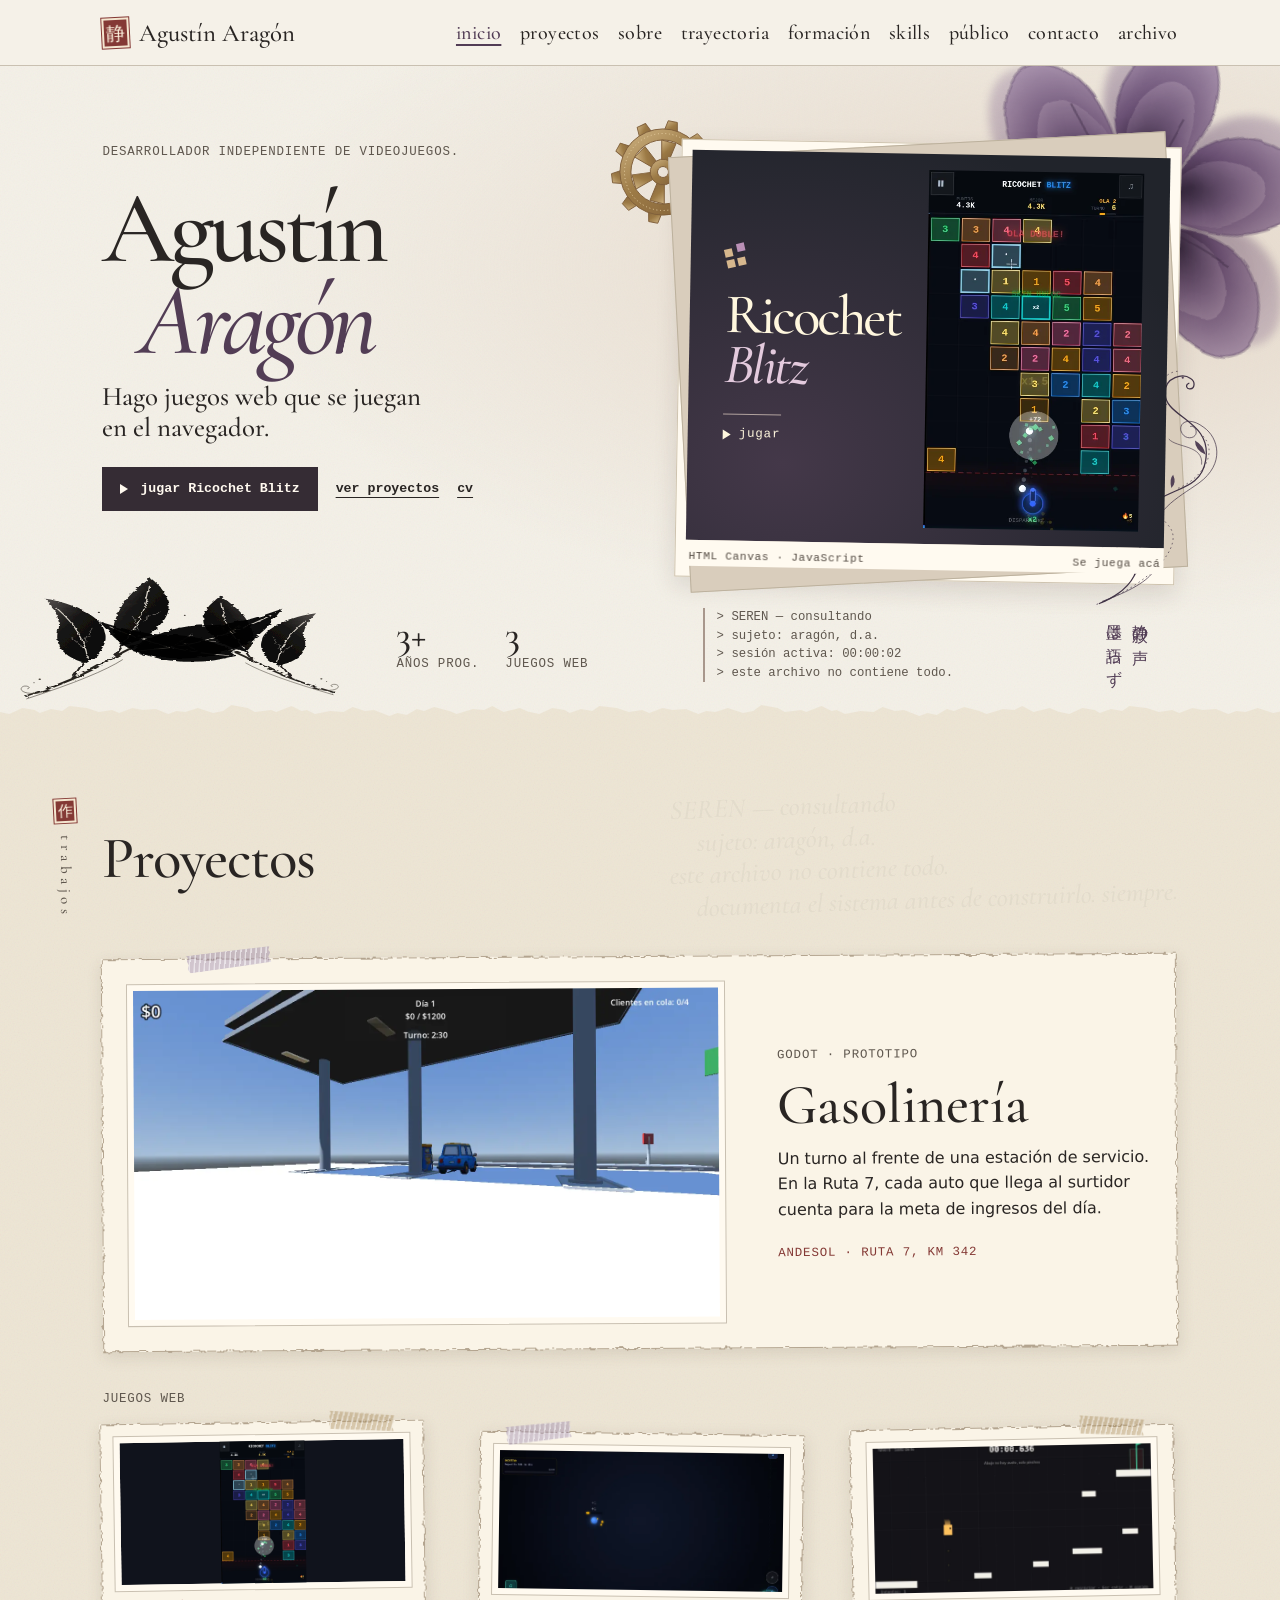
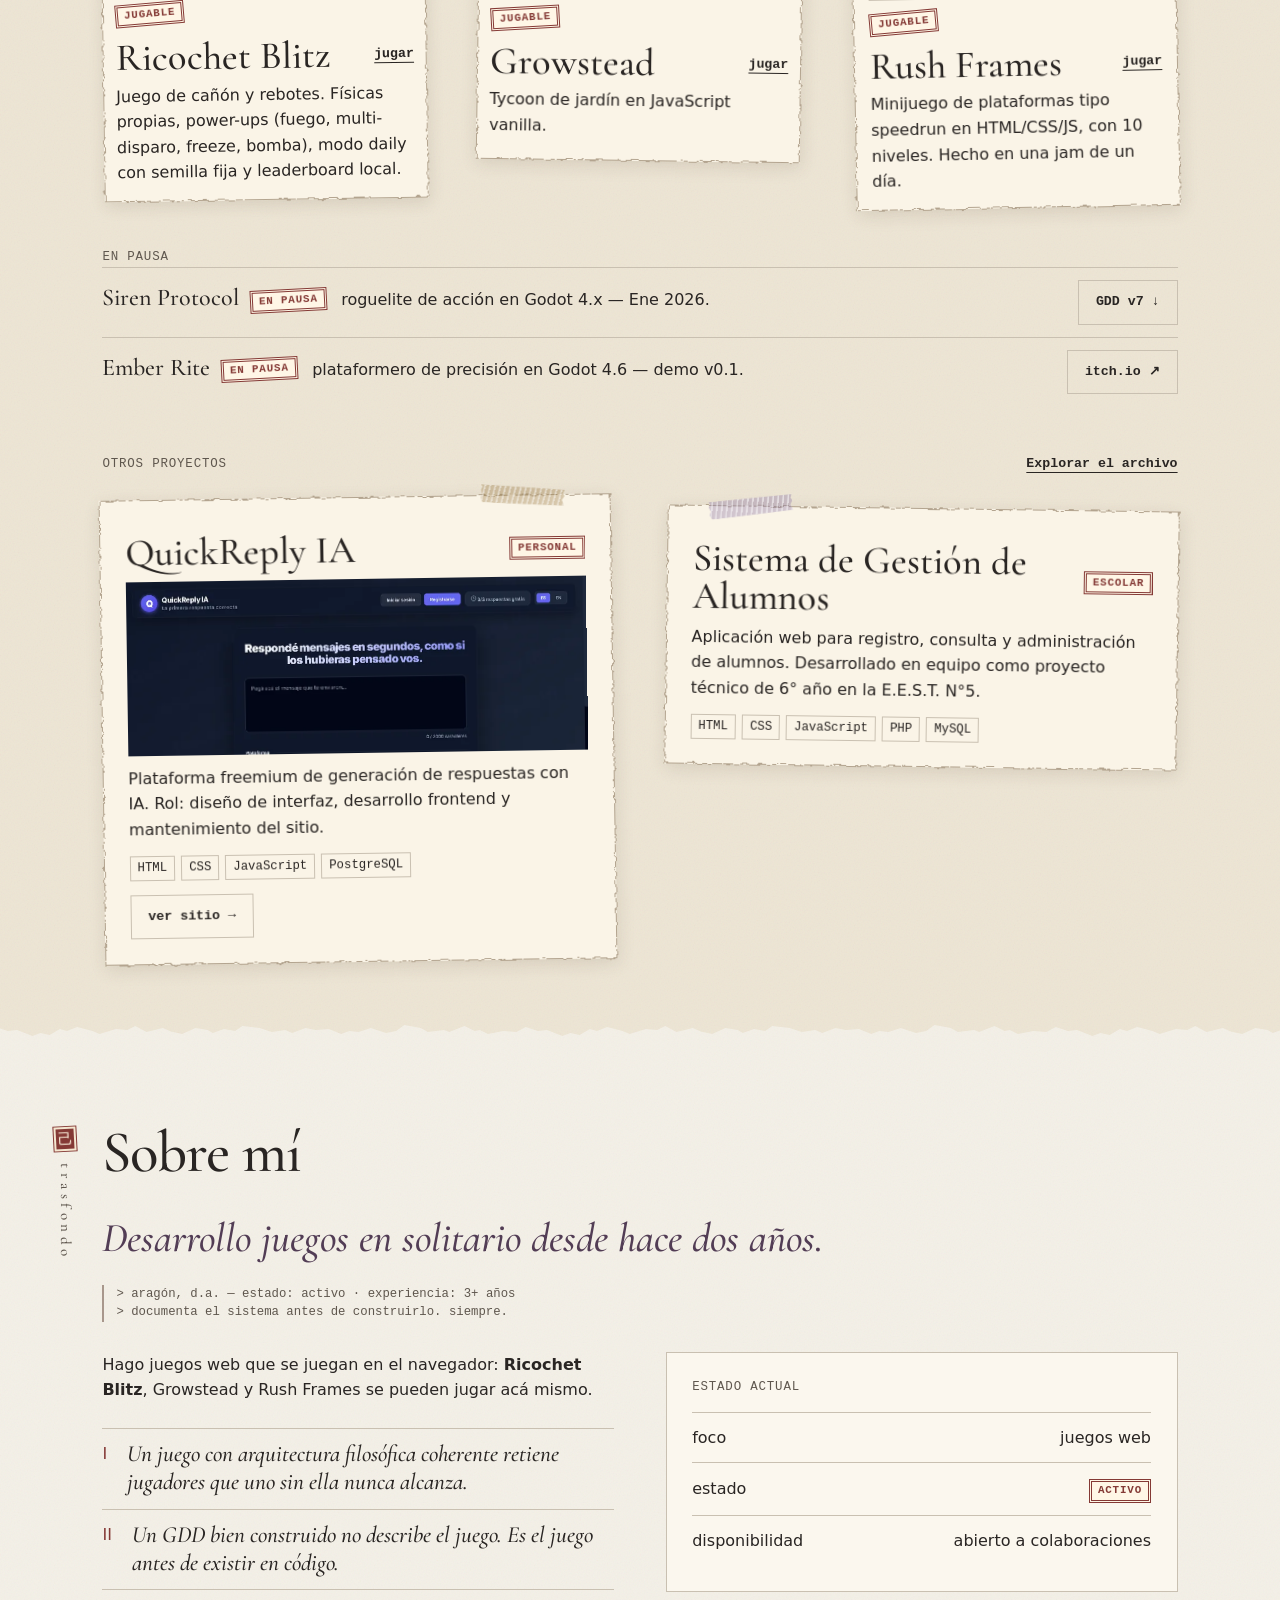
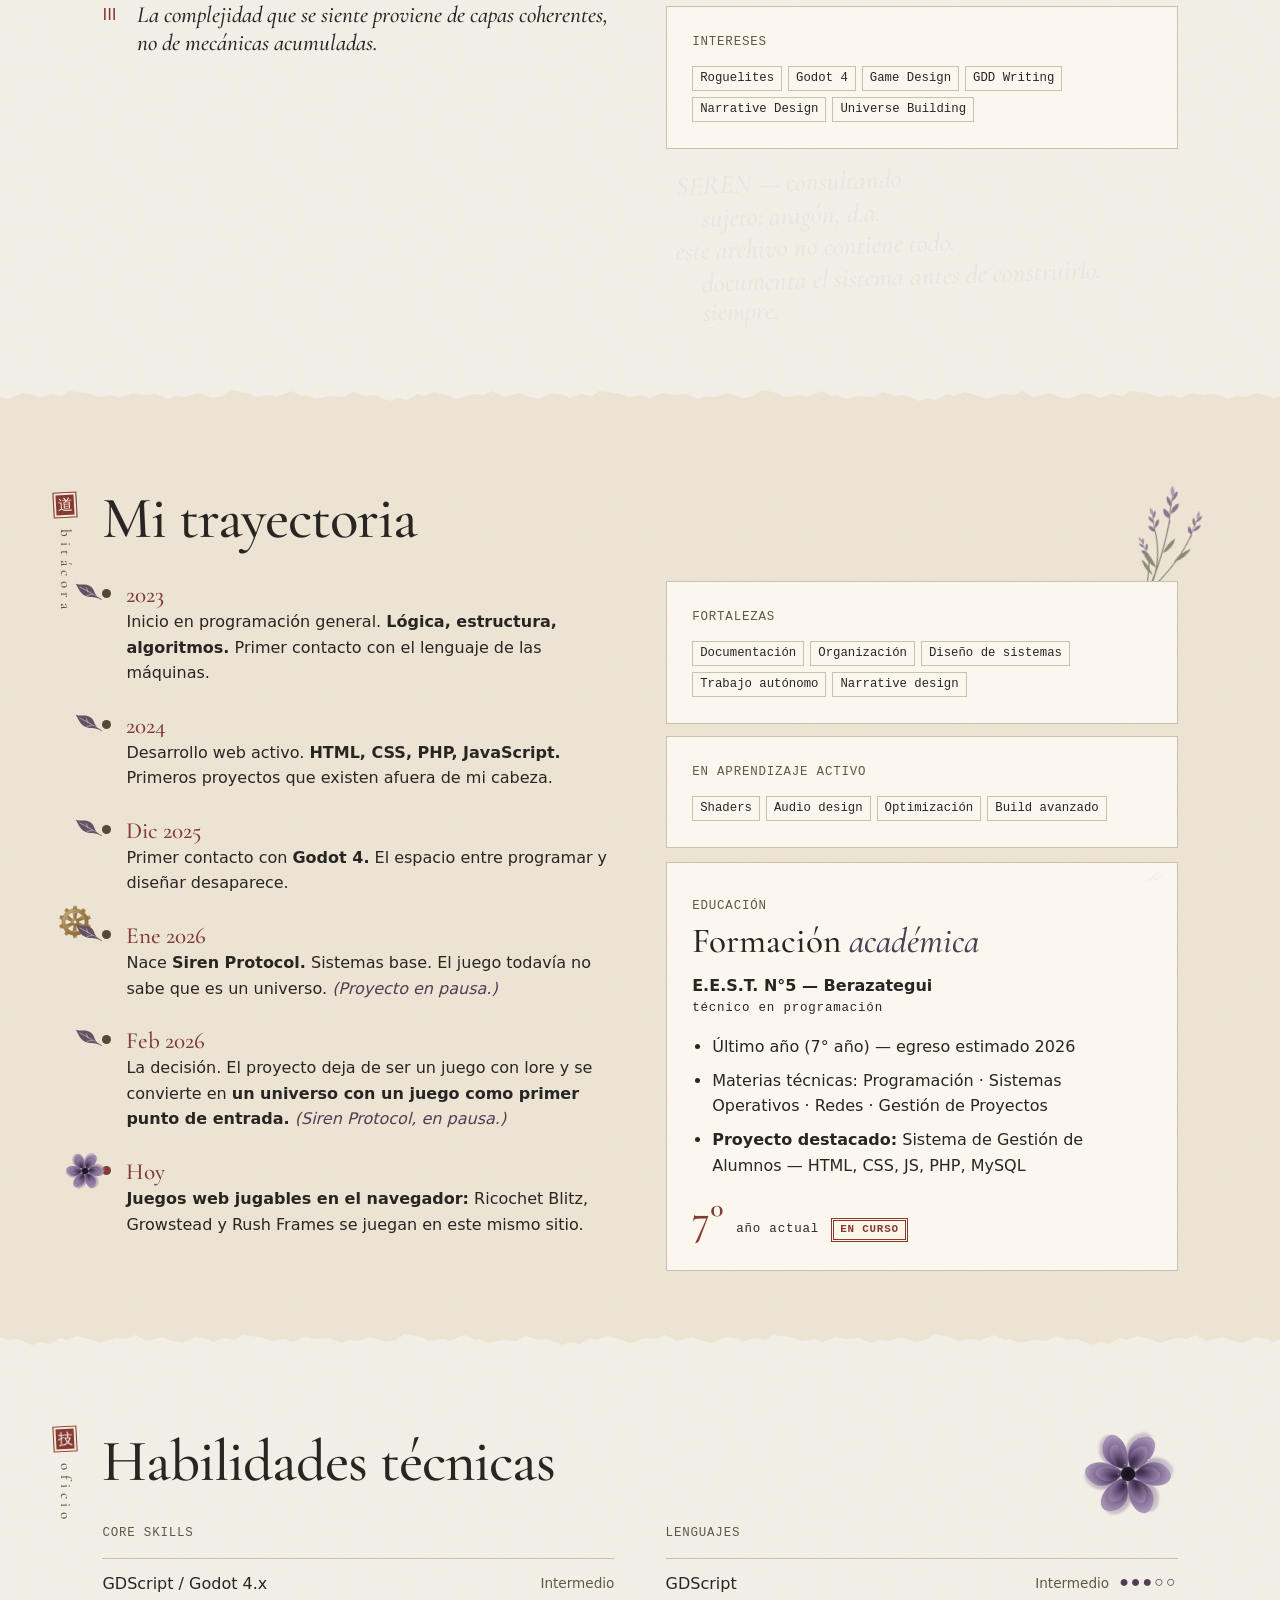
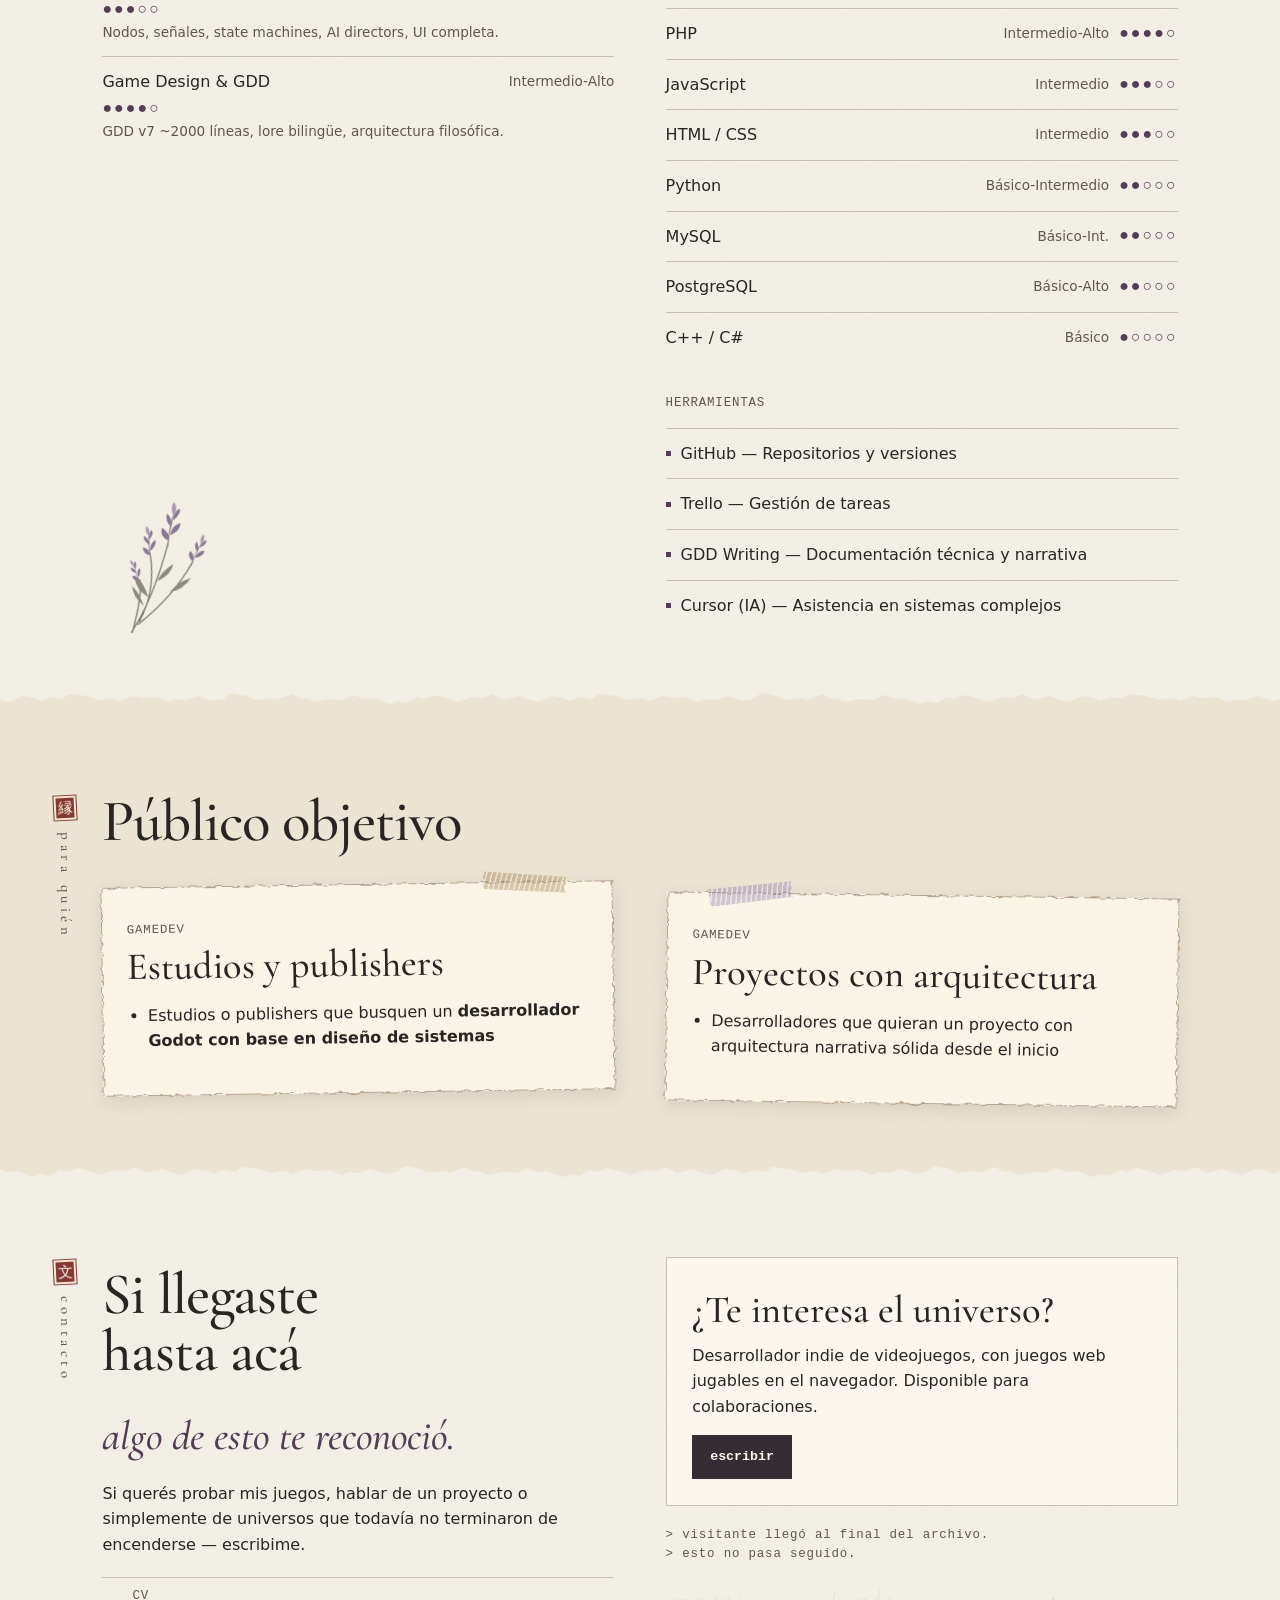
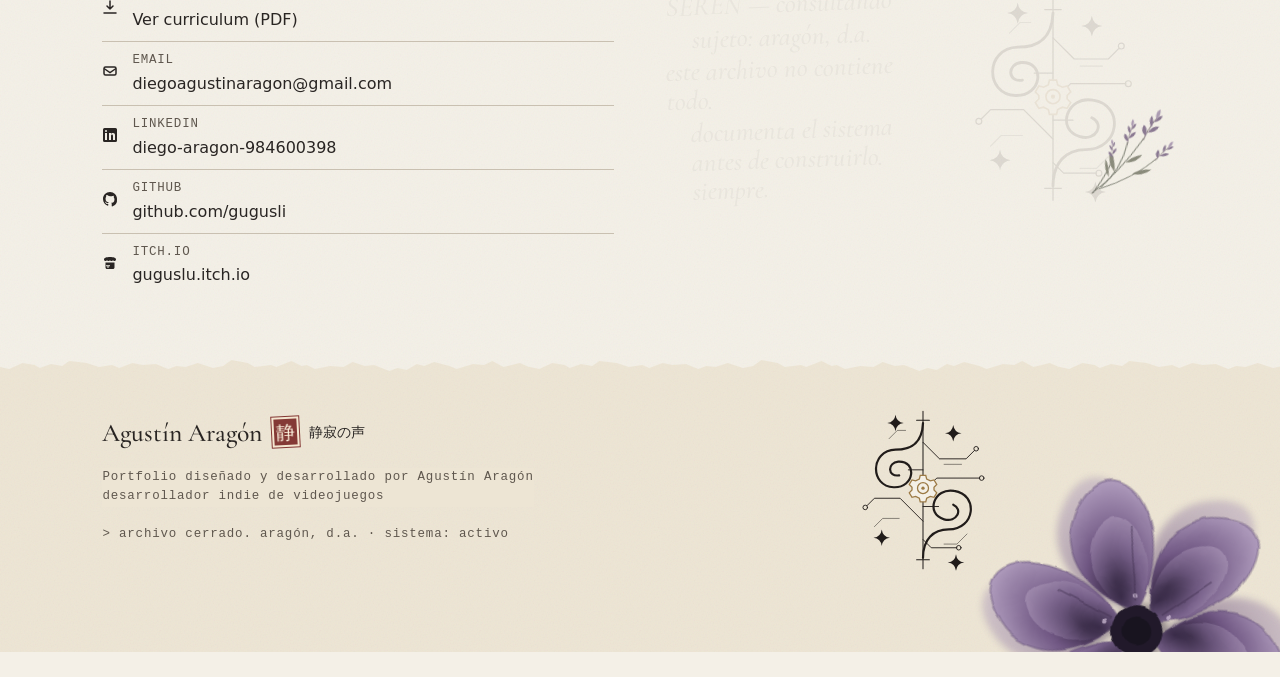
==== index.html @ 9b5155d8 "Publicar portfolio" ====
<!DOCTYPE html>
<html lang="es-AR">
<head>
  <meta charset="utf-8">
  <meta name="viewport" content="width=device-width, initial-scale=1">
  <title>Agustín Aragón — Game Developer</title>
  <meta name="description" content="Agustín Aragón — desarrollador independiente de videojuegos. Juegos web jugables en el navegador, hechos en JavaScript vanilla.">
  <meta property="og:title" content="Agustín Aragón — Game Developer">
  <meta property="og:description" content="Agustín Aragón — desarrollador independiente de videojuegos. Juegos web jugables en el navegador, hechos en JavaScript vanilla.">
  <meta property="og:type" content="website">
  <meta property="og:site_name" content="Agustín Aragón">
  <meta property="og:locale" content="es_AR">
  <!--
  <meta property="og:url" content="https://gugusli.github.io/portfolio/">
  <meta property="og:image" content="https://gugusli.github.io/portfolio/assets/portfolio/og-image.jpg">
  <meta name="twitter:image" content="https://gugusli.github.io/portfolio/assets/portfolio/og-image.jpg">
  -->
  <meta property="og:image:width" content="1200">
  <meta property="og:image:height" content="630">
  <meta property="og:image:alt" content="Agustín Aragón, desarrollador independiente de videojuegos, con una polaroid de Ricochet Blitz">
  <meta name="twitter:card" content="summary_large_image">
  <link rel="icon" href="data:image/svg+xml,%3Csvg xmlns='http://www.w3.org/2000/svg' viewBox='0 0 48 48'%3E%3Crect width='48' height='48' rx='3' fill='%23842f32'/%3E%3Ctext x='7' y='36' font-size='38' font-family='Georgia' fill='ivory'%3EA%3C/text%3E%3C/svg%3E">
  <link rel="stylesheet" href="style-tinta.css">
  <script src="app.js" defer></script>
</head>
<body>
<a class="skip-link" href="#contenido">Saltar al contenido</a>
<header class="masthead">
  <div class="nav-inner wrap">
    <a class="wordmark" href="#inicio" aria-label="Agustín Aragón, inicio"><span class="seal" lang="ja" aria-hidden="true">静</span>Agustín Aragón</a>
    <button type="button" class="nav-burger" aria-label="Abrir menú" aria-expanded="false" aria-controls="menu-principal" hidden><span></span><span></span></button>
    <nav id="menu-principal" class="nav-links" aria-label="Navegación principal">
      <a href="#inicio">inicio</a>
      <a href="#proyectos">proyectos</a>
      <a href="#sobre">sobre</a>
      <a href="#trayectoria">trayectoria</a>
      <a href="#formacion">formación</a>
      <a href="#skills">skills</a>
      <a href="#publico">público</a>
      <a href="#contacto">contacto</a>
      <a href="archivo.html">archivo</a>
    </nav>
  </div>
</header>
<svg class="paper-filters" width="0" height="0" aria-hidden="true" focusable="false">
  <filter id="fibra-papel" x="-5%" y="-10%" width="110%" height="120%">
    <feTurbulence type="fractalNoise" baseFrequency=".09 .14" numOctaves="3" seed="18" result="fibra"/>
    <feDisplacementMap in="SourceGraphic" in2="fibra" scale="5" xChannelSelector="R" yChannelSelector="G"/>
  </filter>
</svg>
<main id="contenido" class="home">
<section class="hero" id="inicio" aria-labelledby="hero-title">
  <img class="ink-leaves" src="assets/portfolio/hojas.svg" width="345" height="163" alt="" aria-hidden="true" loading="lazy" decoding="async">
  <img class="ink-leaves ink-leaves--echo" src="assets/portfolio/hojas.svg" width="345" height="163" alt="" aria-hidden="true" loading="lazy" decoding="async">
  <img class="hero-bloom" src="assets/portfolio/flor.svg" width="420" height="420" alt="" aria-hidden="true" loading="lazy" decoding="async">
  <div class="wrap hero-inner">
    <div class="hero-intro">
      <p class="hero-kicker">Desarrollador independiente de videojuegos.</p>
      <h1 class="hero-title" id="hero-title">Agustín <em>Aragón</em></h1>
      <p class="hero-statement">Hago juegos web que se juegan en el navegador.</p>
      <div class="hero-cta">
        <a class="btn btn-p" href="assets/juegos/ricochet/index.html" data-play="ricochet"><span class="play-triangle" aria-hidden="true"></span>jugar Ricochet Blitz</a>
        <a class="text-link" href="#proyectos">ver proyectos</a>
        <a class="text-link" href="assets/cv_agustin_aragon.pdf" target="_blank" rel="noopener">cv</a>
      </div>
    </div>
    <img class="hero-gear" src="assets/portfolio/engranaje.svg" width="110" height="110" alt="" aria-hidden="true" loading="lazy" decoding="async">
    <figure class="hero-work">
      <span class="print-paper" aria-hidden="true"></span>
      <img class="print-line" src="assets/portfolio/filamento.svg" alt="" aria-hidden="true" width="178" height="310" loading="lazy">
      <a class="game-print" href="assets/juegos/ricochet/index.html" data-play="ricochet" aria-label="Jugar Ricochet Blitz">
        <div class="print-label">
          <span class="ricochet-mark" aria-hidden="true"><i></i><i></i><i></i><i></i></span>
          <span class="print-title">Ricochet<br><em>Blitz</em></span>
          <span class="print-play"><span class="play-triangle" aria-hidden="true"></span> jugar</span>
        </div>
        <img class="hero-shot" src="assets/portfolio/ricochet.webp" alt="Una partida de Ricochet Blitz, con el cañón apuntando al tablero de bloques." width="420" height="700" fetchpriority="high">
      </a>
      <figcaption><span>HTML Canvas · JavaScript</span><span>Se juega acá</span></figcaption>
    </figure>
    <div class="hero-stats"><div><span class="sv">3+</span><span class="sl-stat">años prog.</span></div><div><span class="sv">3</span><span class="sl-stat">juegos web</span></div></div>
    <div class="hero-footnote">
      <div class="seren-log">
        <div class="seren-line"><span class="sl-dim">&gt; </span><span class="sl-val">SEREN</span> — consultando</div>
        <div class="seren-line"><span class="sl-dim">&gt; </span>sujeto: <span class="sl-val">aragón, d.a.</span></div>
        <div class="seren-line"><span class="sl-dim">&gt; </span>sesión activa: <span class="sl-val" id="seren-timer">00:00:00</span></div>
        <div class="seren-line"><button class="seren-corrupt-trigger" type="button">&gt; este archivo no contiene todo.</button></div>
      </div>
      <span class="inscription" lang="ja" aria-hidden="true">静寂の声<br>墨は語らず</span>
    </div>
  </div>
</section>
<section id="proyectos" aria-labelledby="proyectos-title">
  <div class="wrap">
    <div class="section-heading"><img class="sprig sprig--mobile" src="assets/portfolio/lavanda.svg" width="75" height="100" alt="" aria-hidden="true" loading="lazy" decoding="async"><div class="sec-label section-inscription"><span class="seal section-seal" lang="ja" aria-hidden="true">作</span>trabajos</div><h2 class="sec-title" id="proyectos-title">Proyectos</h2>
      <div class="ghost" aria-hidden="true">
        <span>SEREN — consultando</span>
        <span>sujeto: aragón, d.a.</span>
        <span>este archivo no contiene todo.</span>
        <span>documenta el sistema antes de construirlo. siempre.</span>
      </div>
    </div>
    <article class="gas-feature pasted" id="gasolineria">
      <figure class="station-print"><img src="assets/portfolio/gasolineria.webp" alt="Una estación de servicio durante un turno del prototipo de Godot." width="1280" height="720" loading="lazy"></figure>
      <div class="station-copy"><span class="sec-label">Godot · Prototipo</span>
        <h3>Gasolinería</h3><p>Un turno al frente de una estación de servicio. En la Ruta 7, cada auto que llega al surtidor cuenta para la meta de ingresos del día.</p>
        <span class="station-note">ANDESOL · Ruta 7, km 342</span>
      </div>
    </article>
    <div class="sec-label catalogue-label">juegos web</div>
    <div class="playable-grid">
      <article class="game-card pasted" id="ricochet-blitz" data-game="ricochet">
        <a class="still" href="assets/juegos/ricochet/index.html" data-play="ricochet" aria-label="Jugar Ricochet Blitz"><img src="assets/portfolio/ricochet.webp" loading="lazy" alt="El tablero de bloques de una partida de Ricochet Blitz." width="420" height="700"></a>
        <div class="stamp-row"><span class="pc-st game-stamp">JUGABLE</span><span class="pc-st played-stamp" hidden>JUGADO</span></div>
        <div class="game-info"><h3>Ricochet Blitz</h3><a class="text-link" href="assets/juegos/ricochet/index.html" data-play="ricochet" aria-label="Jugar Ricochet Blitz">jugar</a></div>
        <p>Juego de cañón y rebotes. Físicas propias, power-ups (fuego, multi-disparo, freeze, bomba), modo daily con semilla fija y leaderboard local.</p>
      </article>
      <article class="game-card pasted" id="growstead" data-game="growstead">
        <a class="still" href="assets/juegos/growstead/index.html" data-play="growstead" aria-label="Jugar Growstead"><img src="assets/portfolio/growstead.webp" loading="lazy" alt="El terreno y los recursos de una partida de Growstead." width="1050" height="606"></a>
        <div class="stamp-row"><span class="pc-st game-stamp">JUGABLE</span><span class="pc-st played-stamp" hidden>JUGADO</span></div>
        <div class="game-info"><h3>Growstead</h3><a class="text-link" href="assets/juegos/growstead/index.html" data-play="growstead" aria-label="Jugar Growstead">jugar</a></div>
        <p>Tycoon de jardín en JavaScript vanilla.</p>
      </article>
      <article class="game-card pasted" id="rush-frames" data-game="rush-frames">
        <a class="still" href="assets/juegos/rush-frames/index.html" data-play="rush-frames" aria-label="Jugar Rush Frames"><img src="assets/portfolio/rush-frames.webp" loading="lazy" alt="Un nivel de Rush Frames con plataformas y obstáculos." width="800" height="452"></a>
        <div class="stamp-row"><span class="pc-st game-stamp">JUGABLE</span><span class="pc-st played-stamp" hidden>JUGADO</span></div>
        <div class="game-info"><h3>Rush Frames</h3><a class="text-link" href="assets/juegos/rush-frames/index.html" data-play="rush-frames" aria-label="Jugar Rush Frames">jugar</a></div>
        <p>Minijuego de plataformas tipo speedrun en HTML/CSS/JS, con 10 niveles. Hecho en una jam de un día.</p>
      </article>
    </div>
    <div class="pausa">
      <div class="sec-label">en pausa</div>
      <div class="pausa-item">
        <span class="pausa-name">Siren Protocol <span class="pc-st pause-stamp">EN PAUSA</span></span>
        <span class="pausa-desc">roguelite de acción en Godot 4.x — Ene 2026.</span>
        <a href="assets/Siren_Protocol_GDD_v7.docx" download class="btn btn-s">GDD v7 ↓</a>
      </div>
      <div class="pausa-item">
        <span class="pausa-name">Ember Rite <span class="pc-st pause-stamp">EN PAUSA</span></span>
        <span class="pausa-desc">plataformero de precisión en Godot 4.6 — demo v0.1.</span>
        <a href="https://guguslu.itch.io" target="_blank" rel="noopener noreferrer" class="btn btn-s">itch.io ↗</a>
      </div>
    </div>

    <div class="archive-entry"><div class="sec-label">otros proyectos</div><a class="text-link" href="archivo.html">Explorar el archivo</a></div>
    <div class="pgrid">
      <div class="pc pasted">
        <div class="pc-head">
          <h3 class="pc-title">QuickReply IA</h3>
          <span class="pc-st">personal</span>
        </div>
        <div class="pc-thumb">
          <img src="assets/portfolio/quickreply.webp" alt="QuickReply IA — interfaz principal" width="840" height="316" loading="lazy">
        </div>
        <p class="pc-desc">Plataforma freemium de generación de respuestas con IA. Rol: diseño de interfaz, desarrollo frontend y mantenimiento del sitio.</p>
        <div class="chips">
          <span class="chip">HTML</span><span class="chip">CSS</span>
          <span class="chip">JavaScript</span><span class="chip">PostgreSQL</span>
        </div>
        <a href="https://quickreply-ia.com" target="_blank" rel="noopener noreferrer" class="btn btn-s">ver sitio →</a>
      </div>

      <div class="pc pasted">
        <div class="pc-head">
          <h3 class="pc-title">Sistema de Gestión de Alumnos</h3>
          <span class="pc-st">escolar</span>
        </div>
        <p class="pc-desc">Aplicación web para registro, consulta y administración de alumnos. Desarrollado en equipo como proyecto técnico de 6° año en la E.E.S.T. N°5.</p>
        <div class="chips">
          <span class="chip">HTML</span><span class="chip">CSS</span>
          <span class="chip">JavaScript</span><span class="chip">PHP</span><span class="chip">MySQL</span>
        </div>
      </div>
    </div>
  </div>
</section>
<section id="sobre">
  <div class="wrap">
    <div class="sec-label section-inscription"><span class="seal section-seal" lang="ja" aria-hidden="true">己</span>trasfondo</div>
    <h2 class="sec-title">Sobre <em>mí</em></h2>
    <div class="about-statement">
      Desarrollo juegos en solitario desde hace dos años.
    </div>

    <div class="about-log">
      <span class="sl-dim">&gt; </span><span class="sl-val">aragón, d.a.</span> — estado: <span class="sl-val">activo</span> · experiencia: <span class="sl-val">3+ años</span><br>
      <span class="sl-dim">&gt; </span>documenta el sistema antes de construirlo. siempre.
    </div>

    <div class="two">
      <div>
        <p class="body-p">Hago juegos web que se juegan en el navegador: <strong>Ricochet Blitz</strong>, Growstead y Rush Frames se pueden jugar acá mismo.</p>
        <div class="fragments">
          <div class="fragment">
            <div class="frag-key">I</div>
            <div class="frag-text">Un juego con arquitectura filosófica coherente retiene jugadores que uno sin ella nunca alcanza.</div>
          </div>
          <div class="fragment">
            <div class="frag-key">II</div>
            <div class="frag-text">Un GDD bien construido no describe el juego. Es el juego antes de existir en código.</div>
          </div>
          <div class="fragment">
            <div class="frag-key">III</div>
            <div class="frag-text">La complejidad que se siente proviene de capas coherentes, no de mecánicas acumuladas.</div>
          </div>
        </div>
      </div>
      <div>
        <div class="card">
          <div class="card-head">estado actual</div>
          <div class="card-body">
            <div class="irow"><span class="ik">foco</span><span class="iv">juegos web</span></div>
            <div class="irow"><span class="ik">estado</span><span class="iv"><span class="pill">activo</span></span></div>
            <div class="irow"><span class="ik">disponibilidad</span><span class="iv">abierto a colaboraciones</span></div>
          </div>
        </div>
        <div class="card">
          <div class="card-head">intereses</div>
          <div class="card-body">
            <div class="tags">
              <span class="tag">Roguelites</span><span class="tag">Godot 4</span>
              <span class="tag">Game Design</span><span class="tag">GDD Writing</span>
              <span class="tag">Narrative Design</span><span class="tag">Universe Building</span>
            </div>
          </div>
        </div>
        <div class="ghost" aria-hidden="true">
          <span>SEREN — consultando</span>
          <span>sujeto: aragón, d.a.</span>
          <span>este archivo no contiene todo.</span>
          <span>documenta el sistema antes de construirlo. siempre.</span>
        </div>
      </div>
    </div>
  </div>
</section>
<section id="trayectoria">
  <div class="wrap"><img class="sprig sprig--mobile" src="assets/portfolio/lavanda.svg" width="75" height="100" alt="" aria-hidden="true" loading="lazy" decoding="async">
    <div class="sec-label section-inscription"><span class="seal section-seal" lang="ja" aria-hidden="true">道</span>bitácora</div>
    <img class="sprig sprig--timeline" src="assets/portfolio/lavanda.svg" width="88" height="118" alt="" aria-hidden="true" loading="lazy" decoding="async">
    <h2 class="sec-title">Mi <em>trayectoria</em></h2>
    <div class="two">
      <div class="tl">
        <img class="timeline-gear" src="assets/portfolio/engranaje.svg" width="34" height="34" alt="" aria-hidden="true" loading="lazy" decoding="async">
        <div class="tl-item"><img class="tl-sprout" src="assets/portfolio/brote.svg" width="32" height="22" alt="" aria-hidden="true" loading="lazy" decoding="async"><div class="tl-y">2023</div><div class="tl-t">Inicio en programación general. <strong>Lógica, estructura, algoritmos.</strong> Primer contacto con el lenguaje de las máquinas.</div></div>
        <div class="tl-item"><img class="tl-sprout" src="assets/portfolio/brote.svg" width="32" height="22" alt="" aria-hidden="true" loading="lazy" decoding="async"><div class="tl-y">2024</div><div class="tl-t">Desarrollo web activo. <strong>HTML, CSS, PHP, JavaScript.</strong> Primeros proyectos que existen afuera de mi cabeza.</div></div>
        <div class="tl-item"><img class="tl-sprout" src="assets/portfolio/brote.svg" width="32" height="22" alt="" aria-hidden="true" loading="lazy" decoding="async"><div class="tl-y">Dic 2025</div><div class="tl-t">Primer contacto con <strong>Godot 4.</strong> El espacio entre programar y diseñar desaparece.</div></div>
        <div class="tl-item"><img class="tl-sprout" src="assets/portfolio/brote.svg" width="32" height="22" alt="" aria-hidden="true" loading="lazy" decoding="async"><div class="tl-y">Ene 2026</div><div class="tl-t">Nace <strong>Siren Protocol.</strong> Sistemas base. El juego todavía no sabe que es un universo. <em>(Proyecto en pausa.)</em></div></div>
        <div class="tl-item"><img class="tl-sprout" src="assets/portfolio/brote.svg" width="32" height="22" alt="" aria-hidden="true" loading="lazy" decoding="async"><div class="tl-y">Feb 2026</div><div class="tl-t">La decisión. El proyecto deja de ser un juego con lore y se convierte en <strong>un universo con un juego como primer punto de entrada.</strong> <em>(Siren Protocol, en pausa.)</em></div></div>
        <div class="tl-item"><img class="tl-sprout tl-bloom" src="assets/portfolio/flor.svg" width="44" height="44" alt="" aria-hidden="true" loading="lazy" decoding="async"><div class="tl-y">Hoy</div><div class="tl-t"><strong>Juegos web jugables en el navegador:</strong> Ricochet Blitz, Growstead y Rush Frames se juegan en este mismo sitio.</div></div>
      </div>
      <div>
        <div class="card">
          <div class="card-head">fortalezas</div>
          <div class="card-body"><div class="tags">
            <span class="tag">Documentación</span><span class="tag">Organización</span>
            <span class="tag">Diseño de sistemas</span><span class="tag">Trabajo autónomo</span>
            <span class="tag">Narrative design</span>
          </div></div>
        </div>
        <div class="card" style="margin-top:12px">
          <div class="card-head">en aprendizaje activo</div>
          <div class="card-body"><div class="tags">
            <span class="tag">Shaders</span><span class="tag">Audio design</span>
            <span class="tag">Optimización</span><span class="tag">Build avanzado</span>
          </div></div>
        </div>
        <article class="fc" id="formacion" aria-labelledby="formacion-title">
          <div class="sec-label">educación</div>
          <h3 class="fc-heading" id="formacion-title">Formación <em>académica</em></h3>
          <div class="fc-content">
            <div>
              <div class="fc-inst">E.E.S.T. N°5 — Berazategui</div>
              <div class="fc-title">técnico en programación</div>
              <ul class="fc-list">
                <li>Último año (7° año) — egreso estimado 2026</li>
                <li>Materias técnicas: Programación · Sistemas Operativos · Redes · Gestión de Proyectos</li>
                <li><strong>Proyecto destacado:</strong> Sistema de Gestión de Alumnos — HTML, CSS, JS, PHP, MySQL</li>
              </ul>
            </div>
            <div class="fc-year">
              <div class="fc-n">7°</div>
              <div class="fc-l">año actual</div>
              <div class="fc-status"><span class="pill">en curso</span></div>
            </div>
          </div>
        </article>
      </div>
    </div>
  </div>
</section>
<section id="skills">
  <div class="wrap">
    <div class="sec-label section-inscription"><span class="seal section-seal" lang="ja" aria-hidden="true">技</span>oficio</div>
    <img class="sprig sprig--skills" src="assets/portfolio/lavanda.svg" width="104" height="140" alt="" aria-hidden="true" loading="lazy" decoding="async">
    <div class="skill-heading"><h2 class="sec-title">Habilidades <em>técnicas</em></h2><img src="assets/portfolio/flor.svg" alt="" aria-hidden="true" loading="lazy" width="100" height="100"></div>
    <div class="sk-grid">
      <div>
        <div class="sk-cat">core skills</div>
        <div class="sk-item">
          <div class="sk-top"><span class="sk-name">GDScript / Godot 4.x</span><span class="sk-lv">Intermedio</span></div>
          <span class="sk-blocks" role="img" aria-label="nivel: intermedio, 3 de 5"><span aria-hidden="true">●●●○○</span></span>
          <div class="sk-note">Nodos, señales, state machines, AI directors, UI completa.</div>
        </div>
        <div class="sk-item">
          <div class="sk-top"><span class="sk-name">Game Design & GDD</span><span class="sk-lv">Intermedio-Alto</span></div>
          <span class="sk-blocks" role="img" aria-label="nivel: intermedio-alto, 4 de 5"><span aria-hidden="true">●●●●○</span></span>
          <div class="sk-note">GDD v7 ~2000 líneas, lore bilingüe, arquitectura filosófica.</div>
        </div>
      </div>
      <div>
        <div class="sk-cat">lenguajes</div>
        <div class="lang-list">
          <div class="lang-row"><span class="lang-n">GDScript</span><span class="lang-l">Intermedio</span><span class="lang-dots" role="img" aria-label="nivel: intermedio, 3 de 5"><span aria-hidden="true">●●●○○</span></span></div>
          <div class="lang-row"><span class="lang-n">PHP</span><span class="lang-l">Intermedio-Alto</span><span class="lang-dots" role="img" aria-label="nivel: intermedio-alto, 4 de 5"><span aria-hidden="true">●●●●○</span></span></div>
          <div class="lang-row"><span class="lang-n">JavaScript</span><span class="lang-l">Intermedio</span><span class="lang-dots" role="img" aria-label="nivel: intermedio, 3 de 5"><span aria-hidden="true">●●●○○</span></span></div>
          <div class="lang-row"><span class="lang-n">HTML / CSS</span><span class="lang-l">Intermedio</span><span class="lang-dots" role="img" aria-label="nivel: intermedio, 3 de 5"><span aria-hidden="true">●●●○○</span></span></div>
          <div class="lang-row"><span class="lang-n">Python</span><span class="lang-l">Básico-Intermedio</span><span class="lang-dots" role="img" aria-label="nivel: básico-intermedio, 2 de 5"><span aria-hidden="true">●●○○○</span></span></div>
          <div class="lang-row"><span class="lang-n">MySQL</span><span class="lang-l">Básico-Int.</span><span class="lang-dots" role="img" aria-label="nivel: básico-int., 2 de 5"><span aria-hidden="true">●●○○○</span></span></div>
          <div class="lang-row"><span class="lang-n">PostgreSQL</span><span class="lang-l">Básico-Alto</span><span class="lang-dots" role="img" aria-label="nivel: básico-alto, 2 de 5"><span aria-hidden="true">●●○○○</span></span></div>
          <div class="lang-row"><span class="lang-n">C++ / C#</span><span class="lang-l">Básico</span><span class="lang-dots" role="img" aria-label="nivel: básico, 1 de 5"><span aria-hidden="true">●○○○○</span></span></div>
        </div>
        <div class="sk-cat" style="margin-top:32px">herramientas</div>
        <div class="tool-row"><div class="tool-dot"></div>GitHub — Repositorios y versiones</div>
        <div class="tool-row"><div class="tool-dot"></div>Trello — Gestión de tareas</div>
        <div class="tool-row"><div class="tool-dot"></div>GDD Writing — Documentación técnica y narrativa</div>
        <div class="tool-row"><div class="tool-dot"></div>Cursor (IA) — Asistencia en sistemas complejos</div>
      </div>
    </div>
  </div>
</section>
<section id="publico">
  <div class="wrap"><img class="sprig sprig--mobile" src="assets/portfolio/lavanda.svg" width="75" height="100" alt="" aria-hidden="true" loading="lazy" decoding="async">
    <div class="sec-label section-inscription"><span class="seal section-seal" lang="ja" aria-hidden="true">縁</span>para quién</div>
    <h2 class="sec-title">Público <em>objetivo</em></h2>
    <div class="pub-grid">
      <div class="pub-card pasted">
        <div class="pub-lbl">gamedev</div>
        <h3 class="pub-title">Estudios y publishers</h3>
        <ul class="pub-list">
          <li>Estudios o publishers que busquen un <strong>desarrollador Godot con base en diseño de sistemas</strong></li>
        </ul>
      </div>
      <div class="pub-card pasted">
        <div class="pub-lbl">gamedev</div>
        <h3 class="pub-title">Proyectos con arquitectura</h3>
        <ul class="pub-list">
          <li>Desarrolladores que quieran un proyecto con arquitectura narrativa sólida desde el inicio</li>
        </ul>
      </div>
    </div>
  </div>
</section>
<section id="contacto">
  <div class="wrap">
    <div class="ct-grid">
      <div>
        <div class="sec-label section-inscription"><span class="seal section-seal" lang="ja" aria-hidden="true">文</span>contacto</div>
        <h2 class="ct-title">Si llegaste<br>hasta <em>acá</em></h2>

        <p class="ct-invitation">algo de esto te reconoció.</p>

        <p class="ct-desc">Si querés probar mis juegos, hablar de un proyecto o simplemente de universos que todavía no terminaron de encenderse — escribime.</p>

        <div class="c-links">
          <a href="assets/cv_agustin_aragon.pdf" target="_blank" rel="noopener" class="c-link">
            <div class="c-icon"><svg width="16" height="16" viewBox="0 0 16 16" fill="none"><path d="M8 2v8m0 0l-3-3m3 3l3-3M2 14h12" stroke="currentColor" stroke-width="1.5" stroke-linecap="round"/></svg></div>
            <div><div class="c-lbl">CV</div><div class="c-val">Ver curriculum (PDF)</div></div>
          </a>
          <a href="mailto:diegoagustinaragon@gmail.com" class="c-link email-link">
            <div class="c-icon"><svg width="16" height="16" viewBox="0 0 16 16" fill="none"><rect x="2" y="4" width="12" height="8" rx="1.5" stroke="currentColor" stroke-width="1.5"/><path d="M2 5.5l6 4 6-4" stroke="currentColor" stroke-width="1.5"/></svg></div>
            <div><div class="c-lbl">Email</div><div class="c-val email-label">diegoagustinaragon@gmail.com</div></div>
          </a>
          <a href="https://www.linkedin.com/in/diego-aragon-984600398/" target="_blank" rel="noopener noreferrer" class="c-link">
            <div class="c-icon"><svg width="16" height="16" viewBox="0 0 16 16" fill="currentColor"><path d="M2.5 1A1.5 1.5 0 001 2.5v11A1.5 1.5 0 002.5 15h11a1.5 1.5 0 001.5-1.5v-11A1.5 1.5 0 0013.5 1h-11zM5 6v7H3V6h2zm-1-3a1 1 0 110 2 1 1 0 010-2zm3 3h2v.95C9.36 6.37 9.97 6 11 6c1.65 0 2 1.1 2 2.5V13h-2V9c0-.83-.3-1.5-1-1.5s-1 .67-1 1.5v4H7V6z"/></svg></div>
            <div><div class="c-lbl">LinkedIn</div><div class="c-val">diego-aragon-984600398</div></div>
          </a>
          <a href="https://github.com/gugusli" target="_blank" rel="noopener noreferrer" class="c-link">
            <div class="c-icon"><svg width="16" height="16" viewBox="0 0 16 16" fill="currentColor"><path d="M8 1C4.13 1 1 4.13 1 8c0 3.09 2 5.71 4.79 6.64.35.06.48-.15.48-.34 0-.16-.01-.71-.01-1.29-1.76.32-2.21-.43-2.35-.82-.08-.2-.42-.82-.72-.99-.24-.13-.59-.45-.01-.46.55-.01.94.51 1.07.72.63 1.06 1.63.76 2.03.58.06-.46.24-.76.44-.94-1.55-.18-3.18-.78-3.18-3.46 0-.76.27-1.39.72-1.88-.07-.17-.31-.89.07-1.85 0 0 .58-.18 1.92.72A6.64 6.64 0 018 5.13c.6.003 1.19.08 1.75.24 1.34-.91 1.92-.72 1.92-.72.38.97.14 1.68.07 1.85.45.49.72 1.12.72 1.88 0 2.69-1.64 3.28-3.2 3.46.25.22.47.64.47 1.29 0 .94-.01 1.68-.01 1.91 0 .19.13.41.48.34A7.01 7.01 0 0015 8c0-3.87-3.13-7-7-7z"/></svg></div>
            <div><div class="c-lbl">GitHub</div><div class="c-val">github.com/gugusli</div></div>
          </a>
          <a href="https://guguslu.itch.io" target="_blank" rel="noopener noreferrer" class="c-link">
            <div class="c-icon"><svg width="16" height="16" viewBox="0 0 16 16" fill="currentColor"><path d="M2 4.3C2 2.8 4.7 2 8 2s6 .8 6 2.3v.2c0 .8-.7 1.5-1.5 1.5-.7 0-1.3-.4-1.5-1-.2.6-.8 1-1.5 1s-1.4-.4-1.5-1c-.2.6-.8 1-1.5 1s-1.3-.4-1.5-1c-.2.6-.8 1-1.5 1C2.7 6 2 5.3 2 4.5v-.2zM3.5 7.5h9v5c0 .8-.7 1.5-1.5 1.5h-6c-.8 0-1.5-.7-1.5-1.5v-5zm2 1.5v1.2H4v1h1.5V13h1v-1.8H8v-1H5.5zm4 1a.75.75 0 110 1.5.75.75 0 010-1.5zm1.5-1a.75.75 0 110 1.5.75.75 0 010-1.5z"/></svg></div>
            <div><div class="c-lbl">Itch.io</div><div class="c-val">guguslu.itch.io</div></div>
          </a>
        </div>
      </div>
      <div>
        <div class="cta-box">
          <h3 class="cta-title">¿Te interesa el universo?</h3>
          <p class="cta-desc">Desarrollador indie de videojuegos, con juegos web jugables en el navegador. Disponible para colaboraciones.</p>
          <a href="mailto:diegoagustinaragon@gmail.com" class="btn btn-p email-link">escribir</a>
        </div>

        <div class="ct-seren" id="ct-seren">
          <span class="sl-dim">&gt; </span>visitante llegó al final del archivo.<br>
          <span class="sl-dim">&gt; </span>esto no pasa seguido.
        </div>
        <div class="contact-art" aria-hidden="true">
          <div class="ghost" aria-hidden="true">
            <span>SEREN — consultando</span>
            <span>sujeto: aragón, d.a.</span>
            <span>este archivo no contiene todo.</span>
            <span>documenta el sistema antes de construirlo. siempre.</span>
          </div>
          <img class="contact-emblem" src="assets/portfolio/emblema.svg" width="226" height="226" alt="" aria-hidden="true" loading="lazy" decoding="async">
          <img class="sprig sprig--contact" src="assets/portfolio/lavanda.svg" width="82" height="110" alt="" aria-hidden="true" loading="lazy" decoding="async">
        </div>
      </div>
    </div>
  </div>
</section>
</main>
<footer>
  <div class="footer-art" aria-hidden="true">
    <img class="footer-emblem" src="assets/portfolio/emblema.svg" width="176" height="176" alt="" aria-hidden="true" loading="lazy" decoding="async">
    <img class="footer-bloom" src="assets/portfolio/flor.svg" width="360" height="360" alt="" aria-hidden="true" loading="lazy" decoding="async">
  </div>
  <div class="wrap">
    <div class="ft">
      <div class="ft-left">
        <span class="ft-logo">Agustín Aragón</span>
        <span class="seal" lang="ja" aria-hidden="true">静</span>
        <span class="ft-jp" lang="ja">静寂の声</span>
      </div>
      <div class="ft-meta">
        Portfolio diseñado y desarrollado por Agustín Aragón<br>
        desarrollador indie de videojuegos
      </div>
    </div>
    <div class="ft-seren">
      <span class="sl-dim">&gt;</span> archivo cerrado. aragón, d.a. · sistema: activo
    </div>
  </div>
</footer>
</body>
</html>
---- style-tinta.css ----
@font-face {
  font-family: Cormorant;
  src: url(assets/tipografia/cormorant-normal.woff2);
  font-display: optional;
}
@font-face {
  font-family: Cormorant;
  font-style: italic;
  src: url(assets/tipografia/cormorant-italic.woff2);
  font-display: optional;
}
:root {
  --bg: #f4f0e7;
  --ink: #292523;
  --v: #523d55;
  --red: #843935;
  --gold: #9c7a45;
  --lav: #8a76a3;
  --muted: #5f574e;
  --line: #c9c0b1;
  --paper-grain: url("data:image/svg+xml,%3Csvg xmlns='http://www.w3.org/2000/svg' width='160' height='160'%3E%3Cfilter id='n'%3E%3CfeTurbulence type='fractalNoise' baseFrequency='.7' numOctaves='3' stitchTiles='stitch'/%3E%3C/filter%3E%3Cpath fill='%23725543' opacity='.065' filter='url(%23n)' d='M0 0h160v160H0z'/%3E%3C/svg%3E");
  --serif: Cormorant, Georgia, serif;
  --mono: ui-monospace, monospace;
}
* {
  box-sizing: border-box;
}
html {
  scroll-padding-top: 80px;
}
body {
  isolation: isolate;
  margin: 0;
  color: var(--ink);
  background: var(--bg);
  background-image: var(--paper-grain);
  font:
    1rem/1.6 system-ui,
    sans-serif;
}
a {
  color: inherit;
}
img {
  display: block;
  max-width: 100%;
  height: auto;
}
figure,
p,
h1,
h2,
h3 {
  margin: 0;
}
h1,
h2,
h3 {
  font: 500 3rem/1 var(--serif);
}
em {
  color: var(--v);
}
button {
  font: inherit;
  color: inherit;
  cursor: pointer;
}
a:focus-visible,
button:focus-visible {
  outline: 3px solid #8c464d;
  outline-offset: 4px;
}
.wrap {
  width: min(84%, 1120px);
  margin-inline: auto;
  position: relative;
}
.skip-link {
  position: fixed;
  top: -80px;
  left: 1em;
  background: white;
  padding: 0.6em;
  z-index: 30;
}
.skip-link:focus {
  top: 0.5em;
}
.masthead {
  position: sticky;
  top: 0;
  z-index: 10;
  background: #f5f1e8f8;
  border-bottom: 1px solid var(--line);
}
.nav-inner,
.wordmark,
.nav-links,
.hero-cta,
.game-info,
.archive-entry,
.ft,
.ft-left,
.pc-head {
  display: flex;
  align-items: center;
}
.nav-inner {
  min-height: 65px;
  justify-content: space-between;
  gap: 18px;
}
.wordmark {
  gap: 10px;
  font: 500 1.55rem var(--serif);
  white-space: nowrap;
  text-decoration: none;
}
.seal {
  display: inline-grid;
  place-items: center;
  background: var(--red);
  color: #fff7e3;
  width: 27px;
  height: 30px;
  font: 19px/1 serif;
  transform: rotate(-3deg);
  border: 2px double #f4e6d0;
  outline: 1px solid var(--red);
}
.nav-links {
  gap: clamp(10px, 1.45vw, 24px);
}
.text-link,
.btn,
.print-play {
  font: 600 0.83rem/1.4 var(--mono);
}
.nav-links a {
  font: 500 20px/1.3 var(--serif);
  letter-spacing: .02em;
  text-decoration: none;
  padding: 12px 0;
}
.nav-links a:hover,
.nav-links a[aria-current] {
  text-decoration: underline;
  text-underline-offset: 5px;
  color: var(--v);
}
.nav-burger {
  width: 44px;
  height: 44px;
  background: none;
  border: 0;
}
.nav-burger span {
  display: block;
  width: 20px;
  margin: 5px auto;
  border-top: 2px solid;
}
.text-link {
  text-underline-offset: 5px;
  padding-block: 9px;
}
.btn {
  display: inline-flex;
  align-items: center;
  justify-content: center;
  gap: 12px;
  padding: 12px 17px;
  border: 1px solid var(--line);
  text-decoration: none;
}
.btn-p {
  background: #352c34;
  color: #fff9ef;
  border-color: #352c34;
}
.btn:hover,
.print-play:hover {
  box-shadow: 0 2px 0 var(--red);
}
.play-triangle {
  width: 0;
  height: 0;
  border-top: 5px solid transparent;
  border-bottom: 5px solid transparent;
  border-left: 8px solid currentColor;
}
.hero {
  position: relative;
}
.hero-inner {
  display: grid;
  grid-template-columns: 1fr 1fr;
  gap: 28px 7%;
  align-items: center;
  padding-block: clamp(48px, 6vw, 95px) 37px;
}
.hero-intro {
  z-index: 1;
}
.hero-kicker,
.sec-label,
.card-head,
.sk-cat,
.pub-lbl,
.station-note,
.archive-group,
.hero-work figcaption,
.sl-stat,
.pc-st,
.fc-title,
.fc-l,
.c-lbl,
.ft-meta,
.print-play,
.ct-seren,
.ft-seren {
  font: 500 0.78rem/1.55 var(--mono);
  letter-spacing: 0.065em;
}
.hero-kicker,
.sec-label,
.station-note,
.archive-group,
.sl-stat,
.card-head,
.sk-cat,
.pub-lbl,
.c-lbl {
  text-transform: uppercase;
  color: var(--muted);
}
.hero-title {
  font-size: clamp(74px, 8vw, 125px);
  line-height: 0.9;
  letter-spacing: -0.055em;
  margin: 26px 0;
}
.hero-title em {
  display: block;
  margin-left: 0.35em;
  font-weight: 500;
}
.hero-statement {
  font: 500 clamp(23px, 2.1vw, 34px)/1.12 var(--serif);
  max-width: 25ch;
}
.hero-cta {
  gap: 18px;
  flex-wrap: wrap;
  margin-top: 24px;
}
.hero-work {
  position: relative;
  padding: 10px;
  background: #fffaf0;
  border: 1px solid #cec3af;
  box-shadow: 0 9px 23px #30221d20;
  transform: rotate(1deg);
  isolation: isolate;
}
.print-paper {
  position: absolute;
  inset: 0;
  background: #d9cdbc;
  border: 1px solid #bcb19d;
  transform: rotate(-4deg);
  z-index: -2;
}
.print-line {
  position: absolute;
  width: 28%;
  right: -10%;
  bottom: -6%;
  z-index: -1;
}
.game-print {
  display: grid;
  grid-template-columns: 0.95fr 1.05fr;
  padding: 16px;
  align-items: center;
  background: radial-gradient(ellipse at 20% 80%, #443849, #21242b 80%);
  color: #fff7de;
  text-decoration: none;
  position: relative;
}
.hero-shot {
  width: 100%;
  max-height: clamp(230px, 28vw, 390px);
  object-fit: contain;
}
.print-label {
  padding-left: 9%;
  display: grid;
  justify-items: start;
  gap: 24px;
}
.print-title {
  font: 500 clamp(30px, 4.4vw, 68px)/0.88 var(--serif);
  letter-spacing: -0.045em;
}
.print-title em {
  color: #e3cadd;
}
.print-play {
  display: flex;
  gap: 8px;
  align-items: center;
  border-top: 1px solid #b1a29e;
  padding-top: 10px;
}
.ricochet-mark {
  display: grid;
  grid-template-columns: repeat(2, 8px);
  gap: 3px;
  transform: rotate(-14deg);
}
.ricochet-mark i {
  height: 8px;
  background: #d6b78d;
}
.ricochet-mark i:nth-child(2) {
  background: #ba90b6;
  transform: translate(2px, -3px);
}
.hero-work figcaption {
  position: relative;
  background: #fffaf0;
  display: flex;
  justify-content: space-between;
  gap: 8px;
  padding: 8px 3px 0;
  font-size: 0.69rem;
  color: #534a42;
}
.ink-leaves {
  position: absolute;
  width: min(19vw, 265px);
  left: 1%;
  bottom: 10px;
  z-index: -1;
  mix-blend-mode: multiply;
}
.hero-stats {
  display: flex;
  gap: 26px;
  margin-left: clamp(180px, 17vw, 225px);
  white-space: nowrap;
}
.hero-stats div {
  display: grid;
}
.sv {
  font: 500 2.4rem/1 var(--serif);
}
.hero-footnote {
  display: flex;
  justify-content: space-between;
  align-items: center;
  padding: 0 5%;
  gap: 14px;
}
.seren-log,
.about-log {
  font: 0.77rem/1.5 var(--mono);
  color: var(--muted);
  border-left: 2px solid #a8978c;
  padding-left: 12px;
}
.seren-corrupt-trigger {
  padding: 0;
  border: 0;
  background: none;
  font: inherit;
  text-align: left;
}
.inscription {
  writing-mode: vertical-rl;
  color: var(--v);
  letter-spacing: 0.15em;
}
.hero-corrupt .print-label {
  filter: contrast(1.65);
}
main > section:not(.hero) {
  padding-block: clamp(42px, 6vw, 86px);
}
.sec-title,
.ct-title,
.archive h1 {
  font-size: clamp(49px, 6vw, 90px);
  letter-spacing: -0.045em;
  margin: 9px 0 32px;
}
.interval-sprig {
  display: none;
}
.gas-feature {
  display: grid;
  grid-template-columns: 1.6fr 1fr;
  align-items: center;
  gap: 5%;
}
.station-print,
.still,
.robi figure {
  background: #fffaf0;
  border: 1px solid var(--line);
  padding: 6px;
}
.station-print img {
  width: 100%;
  aspect-ratio: 16/9;
  object-fit: cover;
}
.station-copy h3,
.robi h3 {
  font-size: clamp(40px, 4.4vw, 65px);
  margin: 12px 0;
}
.station-note {
  display: block;
  margin-top: 22px;
}
.catalogue-label,
.archive-entry,
.pausa {
  margin-top: 40px;
}
.playable-grid,
.pgrid,
.games-notes,
.pub-grid,
.sk-grid,
.two,
.ct-grid {
  display: grid;
  grid-template-columns: 1fr 1fr;
  gap: clamp(20px, 4vw, 64px);
}
.playable-grid {
  margin-top: 13px;
  grid-template-columns: repeat(3, minmax(0, 1fr));
}
.still {
  display: block;
}
.still img {
  width: 100%;
  aspect-ratio: 2/1;
  object-fit: cover;
}
.game-info,
.archive-entry,
.pc-head {
  justify-content: space-between;
  gap: 16px;
}
.game-info {
  margin: 12px 0 6px;
}
.game-info h3,
.games-notes h3,
.pc-title,
.pub-title,
.cta-title,
.archive-projects h3 {
  font-size: clamp(28px, 3vw, 43px);
}
.games-notes {
  margin-top: 25px;
}
.games-notes article,
.pausa-item,
.irow,
.lang-row,
.tool-row,
.fragment,
.sk-item {
  border-top: 1px solid var(--line);
  padding-block: 12px;
}
.games-notes p,
.pc-desc,
.pub-title,
.cta-title {
  margin-block: 8px 13px;
}
.pausa-item {
  display: flex;
  align-items: baseline;
  gap: 14px;
}
.pausa-name {
  font: 500 1.5rem var(--serif);
}
.pausa-item .btn {
  margin-left: auto;
  white-space: nowrap;
}
.archive-entry {
  margin-bottom: 14px;
}
.pc,
.pub-card,
.fc,
.cta-box,
.card {
  background: #fbf7ee;
  border: 1px solid var(--line);
  padding: clamp(16px, 2vw, 30px);
  position: relative;
  isolation: isolate;
}
.pc,
.pub-card,
.fc {
  padding-top: 34px;
}
.fc::before {
  content: "";
  position: absolute;
  z-index: -1;
  top: 7px;
  right: 10px;
  width: 26px;
  height: 12px;
  background: url("[data-uri]") center/contain no-repeat;
  opacity: 0.6;
}
.pc-thumb img {
  width: 100%;
  margin-block: 10px;
}
.chips,
.tags {
  display: flex;
  gap: 6px;
  flex-wrap: wrap;
}
.chip,
.tag,
.pill,
.fc-status {
  font: 0.77rem/1.4 var(--mono);
}
.chip,
.tag {
  border: 1px solid var(--line);
  padding: 3px 7px;
}
.pc .btn {
  margin-top: 14px;
}
.card + .card,
.fc {
  margin-top: 14px;
}
.about-statement,
.ct-invitation {
  font: italic 500 clamp(26px, 3.2vw, 45px)/1.16 var(--serif);
  color: var(--v);
}
.about-log {
  margin: 22px 0 30px;
}
.card-head,
.sk-cat {
  margin-bottom: 14px;
}
.irow,
.lang-row,
.sk-top,
.tool-row {
  display: flex;
  align-items: center;
  justify-content: space-between;
  gap: 10px;
}
.fragment {
  display: flex;
  gap: 20px;
}
.fragments {
  margin-top: 25px;
}
.frag-key,
.tl-y,
.fc-n,
.station-note {
  color: var(--red);
}
.frag-text {
  font: italic 500 1.45rem/1.2 var(--serif);
}
.tl {
  position: relative;
}
.tl-item {
  position: relative;
  padding: 0 0 26px 24px;
}
.tl-item::before {
  content: "";
  position: absolute;
  top: 8px;
  left: 0;
  width: 9px;
  height: 9px;
  border-radius: 50%;
  background: #564837;
}
.tl-item:last-child::before {
  background: var(--red);
}
.tl-item:not(:last-child)::after {
  content: "";
  position: absolute;
  left: 2px;
  top: 12.5px;
  height: 100%;
  width: 5px;
  background: url("[data-uri]") center/100% 100%;
  transform: scaleY(var(--branch-fill, 1));
  transform-origin: top;
}
.tl-y {
  font: 500 1.45rem var(--serif);
}
.fc-heading {
  font-size: 2.2rem;
  margin: 7px 0 15px;
}
.fc-inst {
  font-weight: 600;
}
.fc-list,
.pub-list {
  padding-left: 1.25em;
}
.fc-year {
  display: flex;
  align-items: baseline;
  gap: 12px;
}
.fc-n {
  font: 2.6rem var(--serif);
}
.skill-heading {
  display: flex;
  align-items: center;
  justify-content: space-between;
  gap: 8px;
}
.skill-heading img {
  width: 100px;
  flex: none;
}
.sk-blocks,
.lang-dots {
  font: 1rem/1.5 var(--mono);
  letter-spacing: 0.13em;
  color: var(--v);
  white-space: nowrap;
}
.sk-note,
.lang-l,
.sk-lv {
  font-size: 0.85rem;
  color: var(--muted);
}
.lang-n {
  flex: 1;
}
.tool-row {
  justify-content: flex-start;
}
.tool-dot {
  width: 5px;
  height: 5px;
  background: var(--v);
}
.pub-list li,
.fc-list li {
  margin-block: 8px;
}
.ct-desc,
.c-links,
.ct-seren {
  margin-top: 20px;
}
.c-link {
  display: flex;
  align-items: center;
  gap: 14px;
  border-top: 1px solid var(--line);
  padding: 9px 0;
  text-decoration: none;
}
.c-val {
  overflow-wrap: anywhere;
}
.cta-box .btn {
  margin-top: 15px;
}
.ft {
  justify-content: space-between;
  gap: 20px;
}
.ft-left {
  gap: 10px;
  white-space: nowrap;
}
.ft-logo {
  font: 1.6rem var(--serif);
}
.ft-jp {
  font: 0.9rem serif;
}
.ft-seren,
.ft-meta,
.ct-seren {
  color: var(--muted);
}

.ft-seren {
  margin-top: 18px;
}
.archive-head {
  padding-block: 60px 42px;
  display: flex;
  align-items: end;
  justify-content: space-between;
  gap: 16px;
}
.archive h1 {
  font-size: clamp(68px, 9vw, 132px);
  margin: 16px 0 6px;
}
.archive-index {
  display: grid;
  gap: 8px;
  margin-right: 11%;
}
.archive-index a,
.archive section > .text-link {
  text-underline-offset: 4px;
}
.archive-lavender {
  position: absolute;
  width: 8%;
  right: 0;
  bottom: 36px;
}
.archive section {
  padding-block: 34px;
}
.archive-group {
  margin: 0 0 22px;
}
.robi {
  display: grid;
  grid-template-columns: 1.1fr 1fr 1fr;
  gap: 20px;
  align-items: center;
}
.robi figcaption {
  font: 0.8rem var(--mono);
  padding: 8px;
}
.archive-projects {
  margin-top: 42px;
  display: grid;
  gap: 26px;
}
.archive-projects article,
.seren-entry {
  display: grid;
  grid-template-columns: 1fr 1fr;
  gap: 6%;
  align-items: center;
  border-top: 1px solid var(--line);
  padding-top: 24px;
}
.archive-projects h3,
.seren-entry h3 {
  margin: 10px 0;
}
.archive-projects img {
  width: 100%;
  border: 1px solid var(--line);
}
.seren-entry {
  border: 0;
  padding: 0;
  margin-bottom: 20px;
}
.seren-entry p + p {
  margin-top: 10px;
}
@media (max-width: 1020px) and (scripting: enabled) {
  .nav-links {
    display: none;
  }
}

@media (max-width: 1020px) {
  .wrap {
    width: 88%;
  }
  .nav-inner {
    flex-wrap: wrap;
  }
  .nav-burger:not([hidden]) {
    display: block;
  }
  .nav-links {
    flex-wrap: wrap;
  }
  .js .nav-links {
    display: none;
    position: absolute;
    right: 0;
    top: 100%;
    background: #faf6ed;
    border: 1px solid var(--line);
    padding: 10px 24px;
    min-width: 200px;
  }
  .js .nav-links.open {
    display: grid;
    gap: 0;
  }
  .js .nav-links a {
    padding: 9px 0;
  }
  .hero-stats {
    margin-left: 178px;
  }
  .hero-cta {
    gap: 10px;
  }
  .hero-inner {
    column-gap: 5%;
  }
}
@media (min-width: 1021px) {
  .nav-burger {
    display: none;
  }
}
@media (max-width: 700px) {
  .wrap {
    width: 90%;
  }
  .nav-inner {
    min-height: 52px;
  }
  .wordmark {
    font-size: 1.35rem;
  }
  .hero-inner {
    grid-template-columns: 1fr;
    gap: 19px;
    padding: 32px 0 24px;
  }
  .hero-title {
    font-size: clamp(56px, 13.6vw, 86px);
    margin: 14px 0 8px;
  }
  .hero-title em {
    display: inline;
    margin-left: 0;
  }
  .hero-statement {
    font-size: 23px;
    max-width: 28ch;
  }
  .hero-kicker {
    font-size: 0.69rem;
  }
  .hero-cta {
    margin-top: 14px;
    gap: 8px;
  }
  .hero-cta a {
    font-size: 0.75rem;
  }
  .hero-cta .btn {
    padding-inline: 9px;
    gap: 7px;
  }
  .hero-work {
    width: 91%;
    justify-self: center;
    padding: 6px;
  }
  .hero-shot {
    max-height: clamp(172px, 46vw, 254px);
  }
  .game-print {
    padding: 9px 14px;
  }
  .print-title {
    font-size: clamp(34px, 10vw, 52px);
  }
  .print-label {
    gap: 15px;
  }
  .hero-work figcaption {
    font-size: 0.63rem;
  }
  .hero-stats {
    margin-left: 41%;
    gap: 27px;
  }
  .hero-footnote {
    justify-self: end;
    padding: 0;
    font-size: 0.75rem;
  }
  .hero-inner {
    row-gap: 17px;
  }
  .hero-footnote .inscription {
    display: none;
  }
  .ink-leaves {
    width: 28%;
    bottom: 32px;
  }
  .playable-grid,
  .games-notes,
  .pgrid,
  .two,
  .pub-grid,
  .ct-grid,
  .sk-grid,
  .gas-feature,
  .archive-projects article,
  .seren-entry {
    grid-template-columns: 1fr;
    gap: 20px;
  }
  .station-copy h3 {
    margin: 6px 0;
  }
  .station-note {
    margin-top: 12px;
  }
  .sec-title,
  .ct-title {
    margin-bottom: 23px;
  }
  .pausa-item {
    display: grid;
    grid-template-columns: 1fr auto;
    gap: 1px 10px;
  }
  .pausa-desc {
    grid-column: 1;
  }
  .pausa-item .btn {
    grid-column: 2;
    grid-row: 1/3;
    align-self: center;
  }
  .ft {
    align-items: start;
    flex-direction: column;
  }
  .ft-left {
    flex-direction: row;
  }
  .skill-heading img {
    width: 90px;
  }
  .lang-row {
    gap: 6px;
  }
  .archive-head {
    display: block;
    padding-block: 36px 24px;
  }
  .archive-index {
    display: flex;
    gap: 18px;
    margin: 12px 0 0;
  }
  .archive-lavender {
    width: 16%;
    top: 26px;
  }
  .robi {
    grid-template-columns: 1fr 1fr;
    gap: 10px;
  }
  .robi-copy {
    grid-column: 1/-1;
  }
  .archive-projects {
    gap: 22px;
  }
  .archive-projects article {
    gap: 12px;
  }
  .btn {
    padding: 10px 12px;
  }
  .sec-title,
  .ct-title {
    font-size: 3.15rem;
  }
}
@media (max-width: 600px) {
  .interval-sprig {
    display: block;
    position: absolute;
    width: 61px;
    height: 82px;
    object-fit: contain;
    right: 0;
    top: -22px;
    pointer-events: none;
  }
  .section-heading {
    position: relative;
  }
  .skill-heading .sec-title {
    font-size: clamp(37px, 9.7vw, 51px);
  }
}
@media (prefers-reduced-motion: reduce) {
  *,
  *::before,
  *::after {
    scroll-behavior: auto !important;
    transition: none !important;
    animation: none !important;
  }
}

/* Los papeles alternan el tono y se montan por el borde superior. */
.paper-filters {
  position: absolute;
  pointer-events: none;
}

.home > section:not(.hero),
footer {
  --sheet: var(--bg);
  position: relative;
}

.home > section:not(.hero)::after,
footer::after {
  content: "";
  position: absolute;
  inset: 0;
  z-index: -2;
  background: var(--sheet) var(--paper-grain);
  pointer-events: none;
}

.home > section:nth-of-type(even),
footer {
  --sheet: #ede5d4;
}

.home > section:not(.hero)::before,
footer::before {
  content: "";
  position: absolute;
  inset: -20px 0 auto;
  height: 28px;
  z-index: -1;
  background: var(--sheet) var(--paper-grain);
  mask: url(assets/portfolio/papel-rasgado.svg) repeat-x top left / 530px 28px;
  pointer-events: none;
}

.home > section:nth-of-type(odd):not(.hero)::before {
  mask-position: 173px 0;
}

.home > section > .wrap,
footer > .wrap {
  isolation: isolate;
  z-index: 1;
}

.home .section-inscription {
  position: absolute;
  top: 3px;
  left: -48px;
  display: flex;
  align-items: center;
  gap: 12px;
  writing-mode: vertical-rl;
  font: 500 15px/1.1 var(--serif);
  text-transform: none;
  letter-spacing: .3em;
  color: var(--muted);
}

.section-inscription .section-seal {
  writing-mode: horizontal-tb;
  width: 22px;
  height: 24px;
  font-size: 15px;
  letter-spacing: normal;
}

.sec-title,
.ct-title {
  font-size: clamp(42px, 4.6vw, 68px);
  letter-spacing: -.018em;
}

.sec-title em,
.ct-title em {
  color: inherit;
  font-style: normal;
}

#contacto .ct-title {
  line-height: .98;
}

.ghost {
  position: relative;
  display: grid;
  align-content: center;
  justify-items: start;
  gap: .13em;
  color: var(--ink);
  opacity: .04;
  font: italic 500 clamp(18px, 2.1vw, 30px)/1.08 var(--serif);
  pointer-events: none;
  user-select: none;
}

.ghost span {
  rotate: -2deg;
  transform-origin: left center;
}

.ghost span:nth-child(even) {
  margin-left: 1em;
}

#proyectos .ghost {
  margin-bottom: 23px;
  max-width: 24em;
  justify-self: end;
}

#sobre .ghost {
  margin: 23px 10px 0;
}

.ghost.is-revealing {
  opacity: .55;
  mask-image: radial-gradient(circle 120px at var(--mx) var(--my), #000,
    rgb(0 0 0 / .0727) 100%);
}

.pasted {
  --tilt: -.85deg;
  --lift: 0px;
  --tape: var(--gold);
  position: relative;
  isolation: isolate;
  align-self: start;
  background: #faf4e7;
  border: 0;
  box-shadow: 1px 5px 16px #47342620;
  transform: translateY(var(--lift)) rotate(var(--tilt));
  transition: transform .2s ease, box-shadow .2s ease;
}

.pasted:nth-child(2n) {
  --tilt: .8deg;
  --tape: var(--lav);
  margin-top: 11px;
}

.pasted:nth-child(3n) {
  --tilt: -1.15deg;
  margin-top: 5px;
}

.pasted::before,
.pasted::after {
  content: "";
  position: absolute;
  pointer-events: none;
}

.pasted::before {
  z-index: -1;
  inset: 0;
  border: 1.5px solid #b3a48f;
  filter: url(#fibra-papel);
}

.pasted::after {
  z-index: 1;
  top: -8px;
  right: 9%;
  width: clamp(40px, 20%, 84px);
  height: 18px;
  transform: rotate(4deg);
  background: repeating-linear-gradient(102deg, transparent 0 3px, #fff8 4px 5px),
    color-mix(in srgb, var(--tape) 37%, transparent);
  clip-path: polygon(0 0, 100% 6%, 98% 25%, 100% 40%, 97% 63%, 100% 93%,
    3% 100%, 0 74%, 2% 55%, 0 30%, 2% 14%);
}

.pasted:nth-child(2n)::after {
  left: 8%;
  right: auto;
  transform: rotate(-7deg);
}

.pasted:is(:hover, :focus-within) {
  --tilt: 0deg;
  --lift: -4px;
  box-shadow: 2px 10px 20px #47342627;
}

.gas-feature.pasted {
  --tilt: -.35deg;
  padding: clamp(15px, 2vw, 25px);
}

.game-card {
  padding: 12px 13px 16px;
}

.game-card:nth-child(2) {
  padding-bottom: 21px;
}

.game-card:nth-child(3) {
  padding-inline: 16px;
}

.game-info {
  gap: 9px;
}

.game-info h3 {
  font-size: clamp(24px, 3vw, 43px);
}

.pc-st,
.pill {
  display: inline-block;
  padding: 3px 6px;
  border: 3px double currentColor;
  color: var(--red);
  background: #fff6e6;
  text-transform: uppercase;
  font: 600 .68rem/1.05 var(--mono);
  letter-spacing: .075em;
  white-space: nowrap;
}

.stamp-row {
  display: flex;
  align-items: center;
  gap: 7px;
  margin-top: 10px;
  min-height: 25px;
}

.game-stamp,
.pause-stamp {
  position: relative;
}

.game-stamp {
  rotate: -4deg;
}

.played-stamp {
  font-size: .59rem;
  color: var(--v);
  rotate: 3deg;
}

.played-stamp[hidden] {
  display: none;
}

.pausa-name .pc-st {
  vertical-align: middle;
  margin-left: 5px;
  rotate: -3deg;
}

/* Tinta y grabados quedan detrás de las piezas y fuera de los controles. */
.hero {
  overflow: clip;
}

.hero::before {
  content: "";
  position: absolute;
  inset: 0;
  z-index: -2;
  background: radial-gradient(ellipse at 84% 31%, #e4d7c9 0, transparent 55%);
}

.hero-bloom,
.hero-gear,
.sprig,
.timeline-gear,
.contact-emblem,
.footer-emblem,
.footer-bloom {
  position: absolute;
  pointer-events: none;
  user-select: none;
}

.hero-bloom {
  width: 420px;
  max-width: none;
  top: -66px;
  right: -62px;
  transform: rotate(-12deg);
  z-index: -1;
  mix-blend-mode: multiply;
}

.hero-gear {
  width: 110px;
  top: clamp(19px, 4vw, 59px);
  left: 47%;
  transform: rotate(11deg);
  mix-blend-mode: multiply;
}

.hero-work {
  z-index: 1;
}

.ink-leaves {
  width: min(23vw, 319px);
}

.ink-leaves--echo {
  display: none;
  left: min(6vw, 92px);
  bottom: 16px;
  width: min(21vw, 300px);
  transform: scale(-1, .89);
  transform-origin: bottom;
}

.hero-intro {
  align-self: start;
}

.sprig {
  opacity: .85;
  mix-blend-mode: multiply;
}

.sprig--mobile {
  display: none;
}

.sprig--timeline {
  top: -13px;
  right: -34px;
  width: 88px;
  transform: rotate(-13deg);
}

.sprig--skills {
  bottom: 0;
  left: 1%;
  width: 104px;
  transform: rotate(-9deg);
}

.contact-art {
  position: relative;
  display: grid;
  grid-template-columns: minmax(0, 1fr) minmax(0, 1fr);
  align-items: center;
  column-gap: 15px;
  min-height: 192px;
  margin-top: 22px;
}

.contact-art .sprig--contact {
  right: 0;
  bottom: 7px;
  width: 82px;
  transform: rotate(12deg);
}

.contact-emblem {
  position: relative;
  justify-self: center;
  width: min(100%, 226px);
  opacity: .10;
}

.timeline-gear {
  width: 34px;
  left: -44px;
  top: 47%;
  rotate: var(--gear-angle, 0deg);
  mix-blend-mode: multiply;
}

.tl-sprout {
  position: absolute;
  top: 1px;
  left: -28px;
  width: 29px;
  transform-origin: 100% 60%;
  pointer-events: none;
  user-select: none;
}

.tl-bloom {
  top: -9px;
  left: -39px;
  width: 44px;
}

footer {
  padding: 43px 0 108px;
}

.footer-art {
  position: absolute;
  inset: 0;
  z-index: -1;
  isolation: isolate;
  overflow: clip;
  pointer-events: none;
}

.footer-bloom {
  z-index: -1;
  width: 360px;
  max-width: none;
  right: -37px;
  bottom: -159px;
  transform: rotate(15deg);
  mix-blend-mode: multiply;
}

.footer-emblem {
  width: 176px;
  top: 28px;
  right: clamp(145px, 21vw, 345px);
  mix-blend-mode: multiply;
}

footer .ft {
  flex-wrap: wrap;
  max-width: min(63%, 710px);
}

footer .ft-meta {
  background: var(--sheet);
}

@media (min-width: 701px) {
  .hero-title {
    margin-block: 20px 16px;
  }

  .home .section-heading {
    display: grid;
    grid-template-columns: 1fr minmax(0, 1fr);
    align-items: center;
    gap: 20px;
  }

  .ink-leaves--echo {
    display: block;
  }

  .hero-stats {
    margin-left: clamp(235px, 23vw, 294px);
  }

  .game-card:nth-child(2) .still img {
    aspect-ratio: 2.06 / 1;
  }

  .game-card:nth-child(3) .still img {
    aspect-ratio: 1.92 / 1;
  }
}

@media (min-width: 701px) and (max-width: 1020px) {
  .home .section-inscription {
    left: -33px;
  }

  .hero-gear {
    width: 90px;
    left: 46%;
  }
}

@media (max-width: 700px) {
  .home .section-inscription {
    position: static;
    writing-mode: horizontal-tb;
    gap: 9px;
    font-size: 14px;
    letter-spacing: .15em;
    margin-bottom: 9px;
  }

  .hero-bloom {
    width: 320px;
    top: -128px;
    right: -181px;
    opacity: .38;
  }

  .hero-gear {
    width: 90px;
    left: auto;
    right: 0;
    top: 35%;
  }

  .ink-leaves {
    width: 17.5%;
  }

  .pasted,
  .hero-work,
  .print-paper {
    transform: none;
  }

  .pasted:is(:hover, :focus-within) {
    transform: translateY(-2px);
  }

  .pasted:nth-child(n) {
    margin-top: 0;
  }

  .sprig:not(.sprig--mobile) {
    display: none;
  }

  .sprig--mobile {
    display: block;
    width: 52px;
    top: -9px;
    right: 3px;
  }

  .ghost {
    display: none;
  }

  .tl-item {
    margin-left: 19px;
  }

  .timeline-gear {
    left: -5px;
    top: 52%;
    width: 18px;
  }

  .tl-sprout {
    left: -18px;
    width: 20px;
  }

  .tl-bloom {
    top: -3px;
    left: -24px;
    width: 29px;
  }

  .contact-art {
    grid-template-columns: 1fr;
    min-height: 145px;
    margin-top: 16px;
  }

  .contact-emblem {
    width: 158px;
  }

  .contact-art .sprig--contact {
    display: block;
    width: 66px;
  }

  .pausa-name .pc-st {
    display: table;
    margin: 2px 0 4px;
  }

  #contacto .ct-title {
    margin-top: 18px;
  }

  footer {
    padding-bottom: 148px;
  }

  footer .ft {
    max-width: 100%;
  }

  .footer-emblem {
    width: 160px;
    top: auto;
    right: auto;
    bottom: 0;
    left: 4%;
  }

  .footer-bloom {
    width: 186px;
    right: -24px;
    bottom: -44px;
  }
}

@media (max-width: 375px) {
  .ink-leaves {
    width: 12.5%;
  }
}

#ricochet-blitz .still img {
  object-fit: contain;
  background: #10131c;
}

/* Visible desde el inicio. La mejora de scroll solo transforma adornos. */
@media (prefers-reduced-motion: no-preference) {
  .stamp-hit {
    animation: stamp-ink 180ms ease-out both;
  }

  .stamp-hit::after {
    content: "";
    position: absolute;
    inset: -3px;
    border: 1px solid var(--red);
    border-radius: 35% 28%;
    pointer-events: none;
    animation: ink-ring 360ms ease-out both;
  }

  .scroll-art .tl-item:not(.is-blooming) .tl-sprout {
    opacity: 0;
  }

  .is-blooming .tl-sprout {
    animation: open-sprout 380ms ease-out both;
  }
}

@keyframes stamp-ink {
  from { scale: 1.25; }
  to { scale: 1; }
}

@keyframes ink-ring {
  from { scale: .92; opacity: .8; }
  to { scale: 1.48; opacity: 0; }
}

@keyframes open-sprout {
  from { scale: .35; opacity: 0; }
  to { scale: 1; opacity: 1; }
}

@media (prefers-reduced-motion: reduce) {
  .tl-item::after {
    transform: none;
  }

  .timeline-gear {
    rotate: none;
  }
}

.ink-trail {
  position: fixed;
  inset: 0;
  width: 100%;
  height: 100%;
  z-index: 0;
  opacity: .5;
  pointer-events: none;
}

@media (hover: hover) and (pointer: fine) and (min-width: 701px) and (prefers-reduced-motion: no-preference) {
  .ink-drop {
    position: relative;
    isolation: isolate;
  }

  .ink-drop::after {
    content: "";
    position: absolute;
    inset: 0;
    z-index: -1;
    background: radial-gradient(circle at var(--drop-x) var(--drop-y),
      rgb(41 37 35 / .21) 0%,
      rgb(41 37 35 / .15) calc(var(--spread) * .7),
      transparent var(--spread));
    pointer-events: none;
    animation: ink-drop 400ms ease-out both;
  }
}

@property --spread {
  syntax: "<length>";
  inherits: false;
  initial-value: 0px;
}

@keyframes ink-drop {
  from { --spread: 1px; opacity: 1; }
  to { --spread: 120px; opacity: 0; }
}
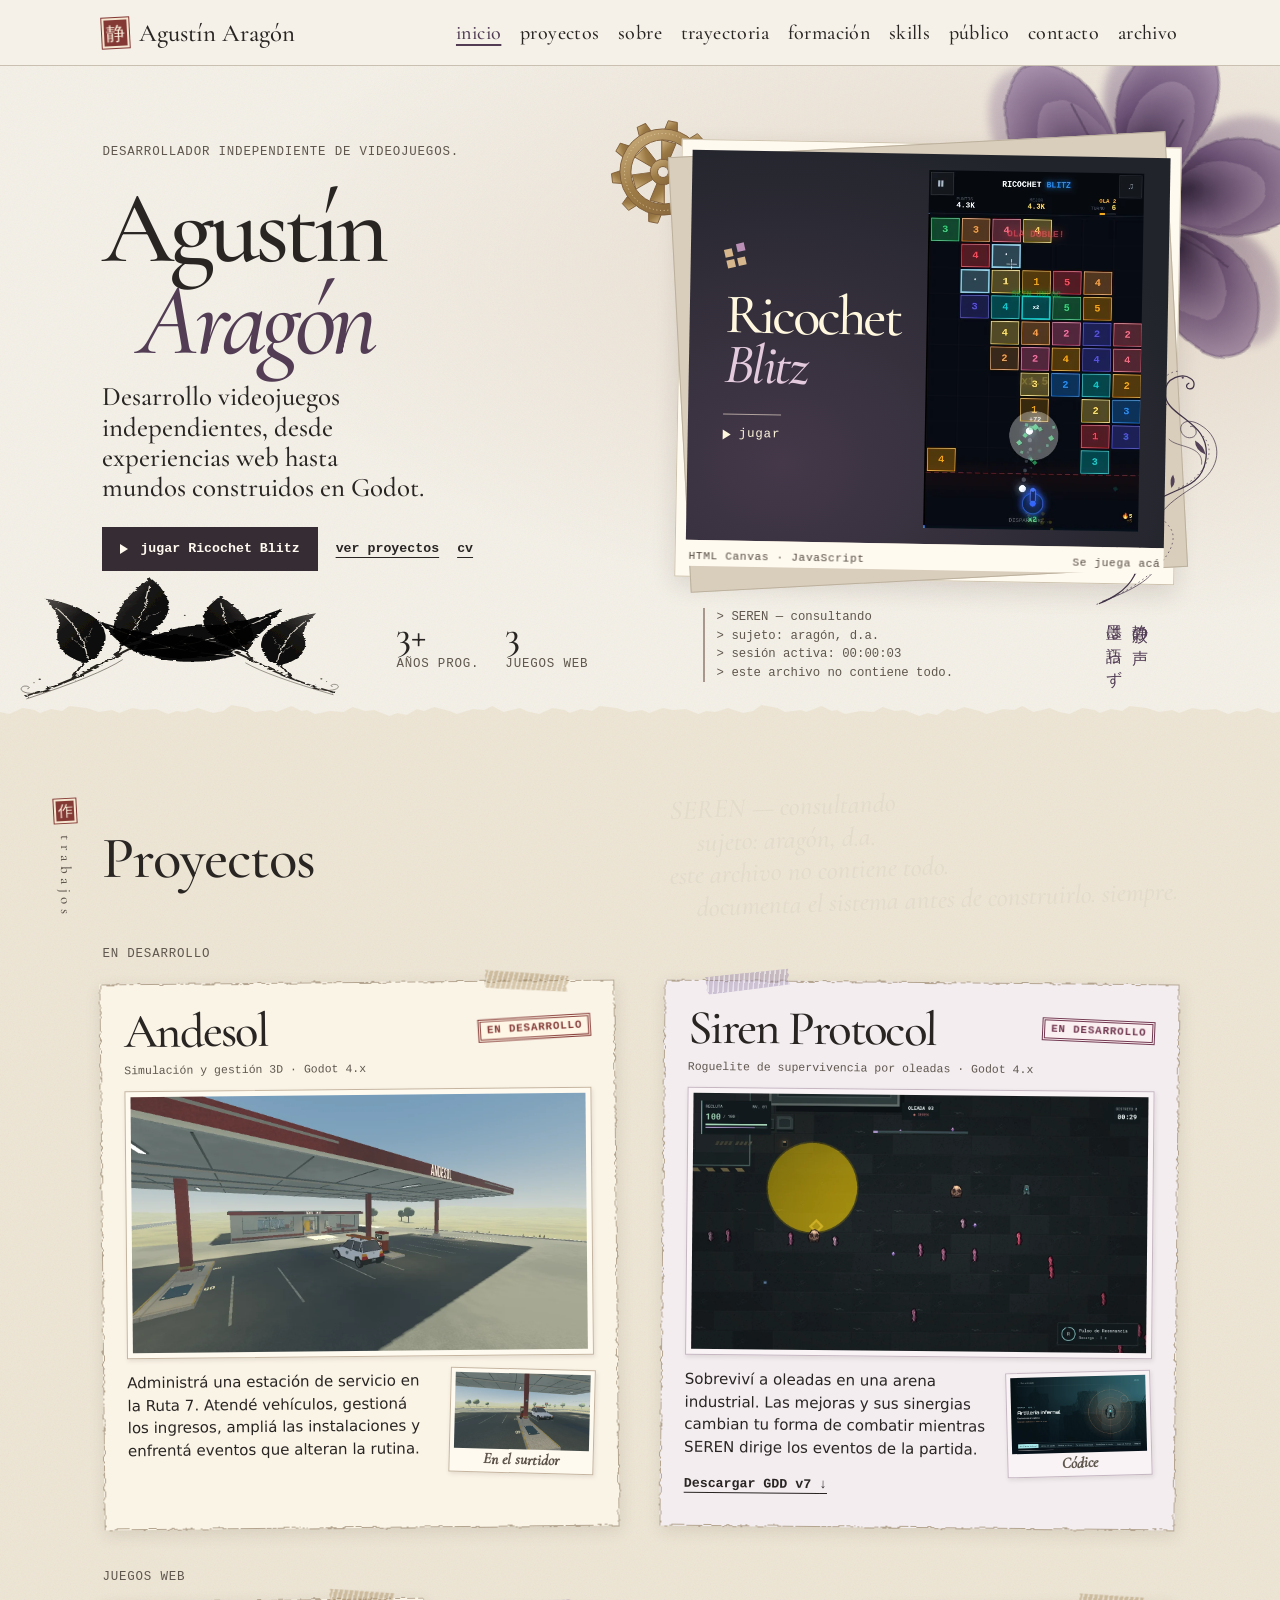
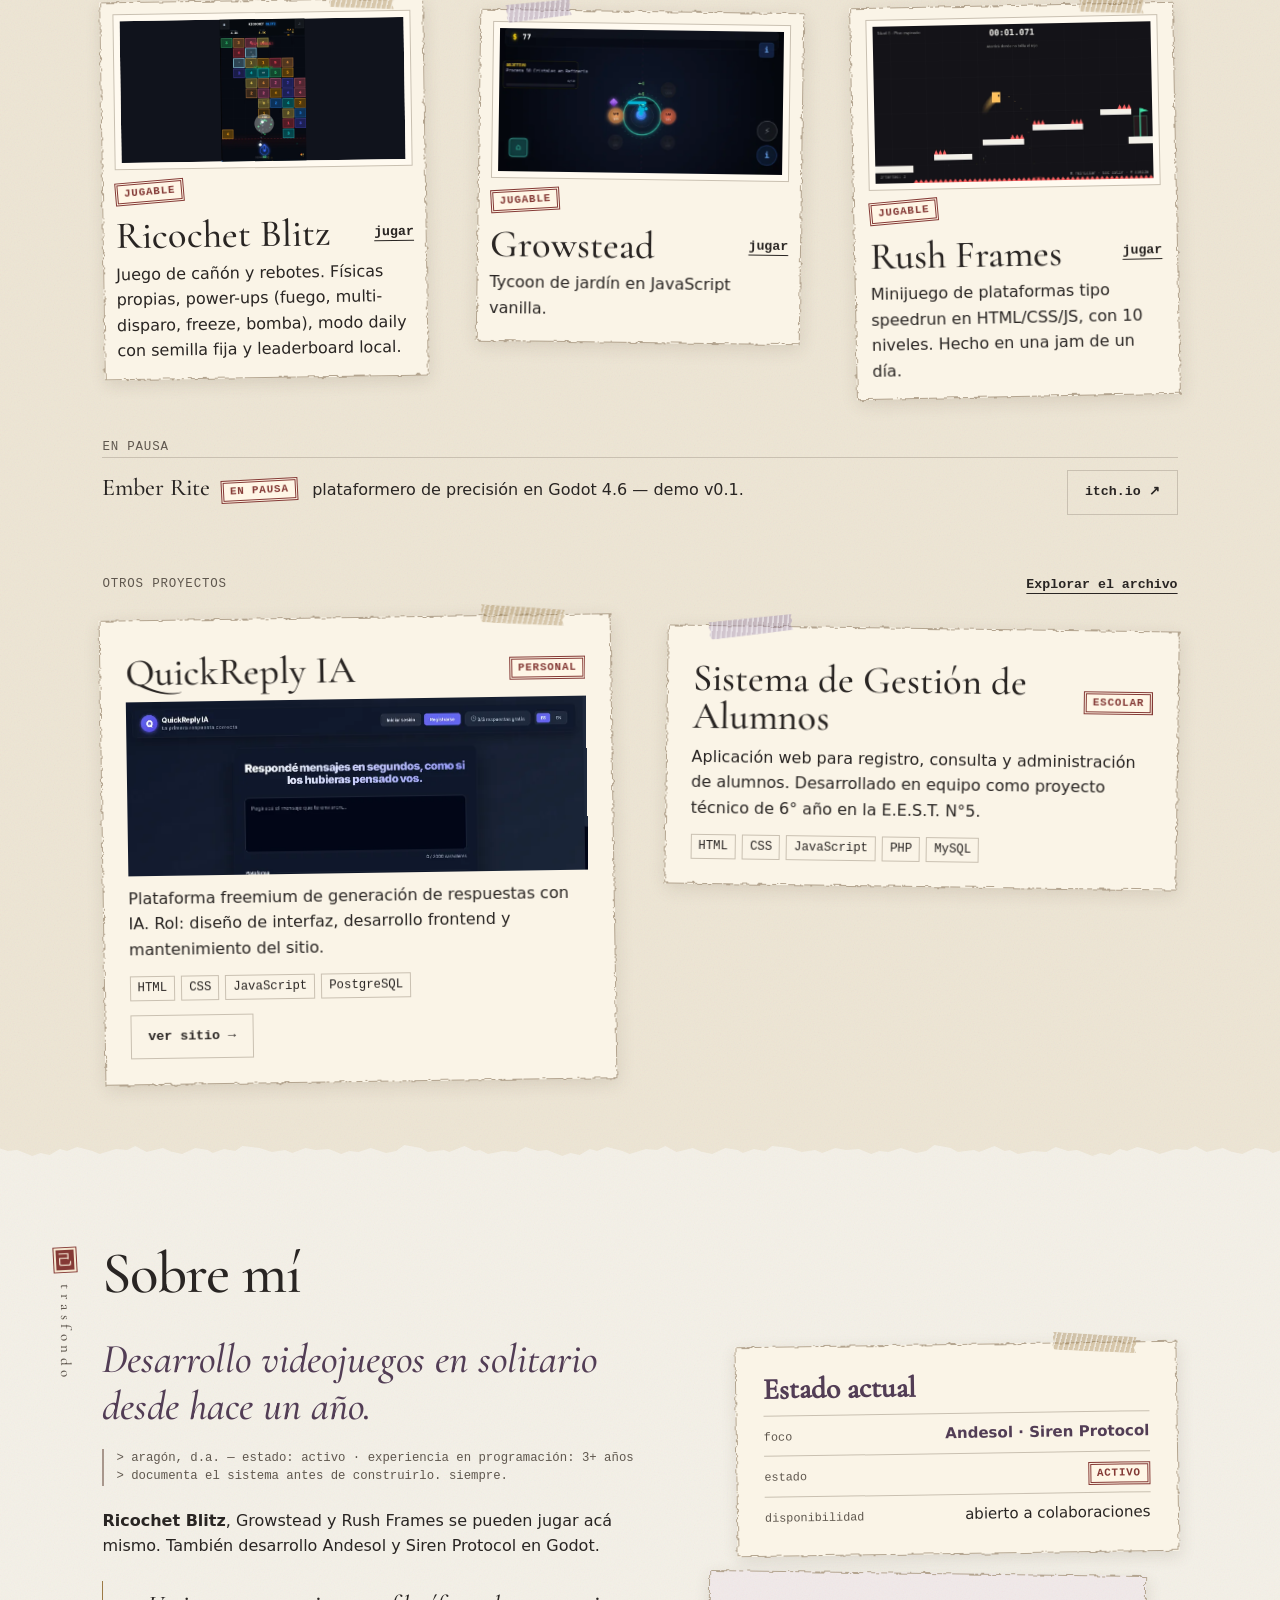
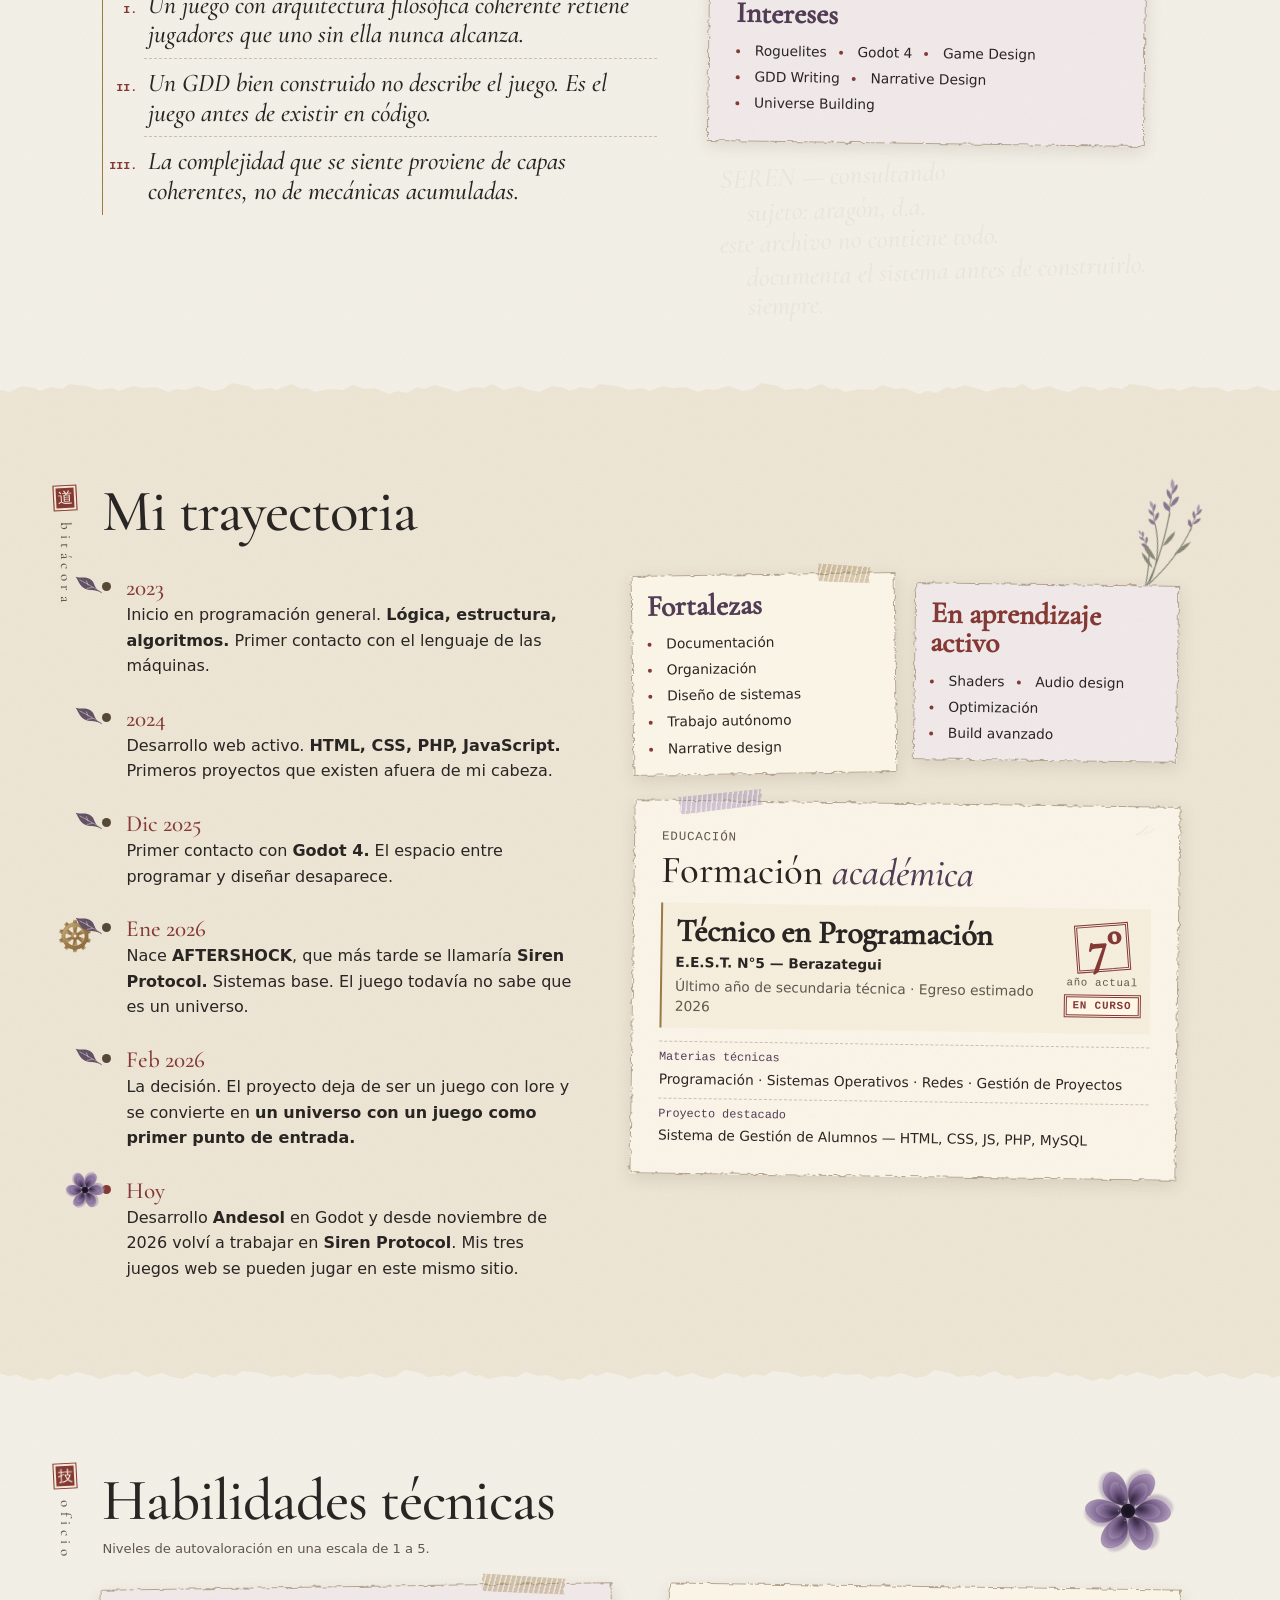
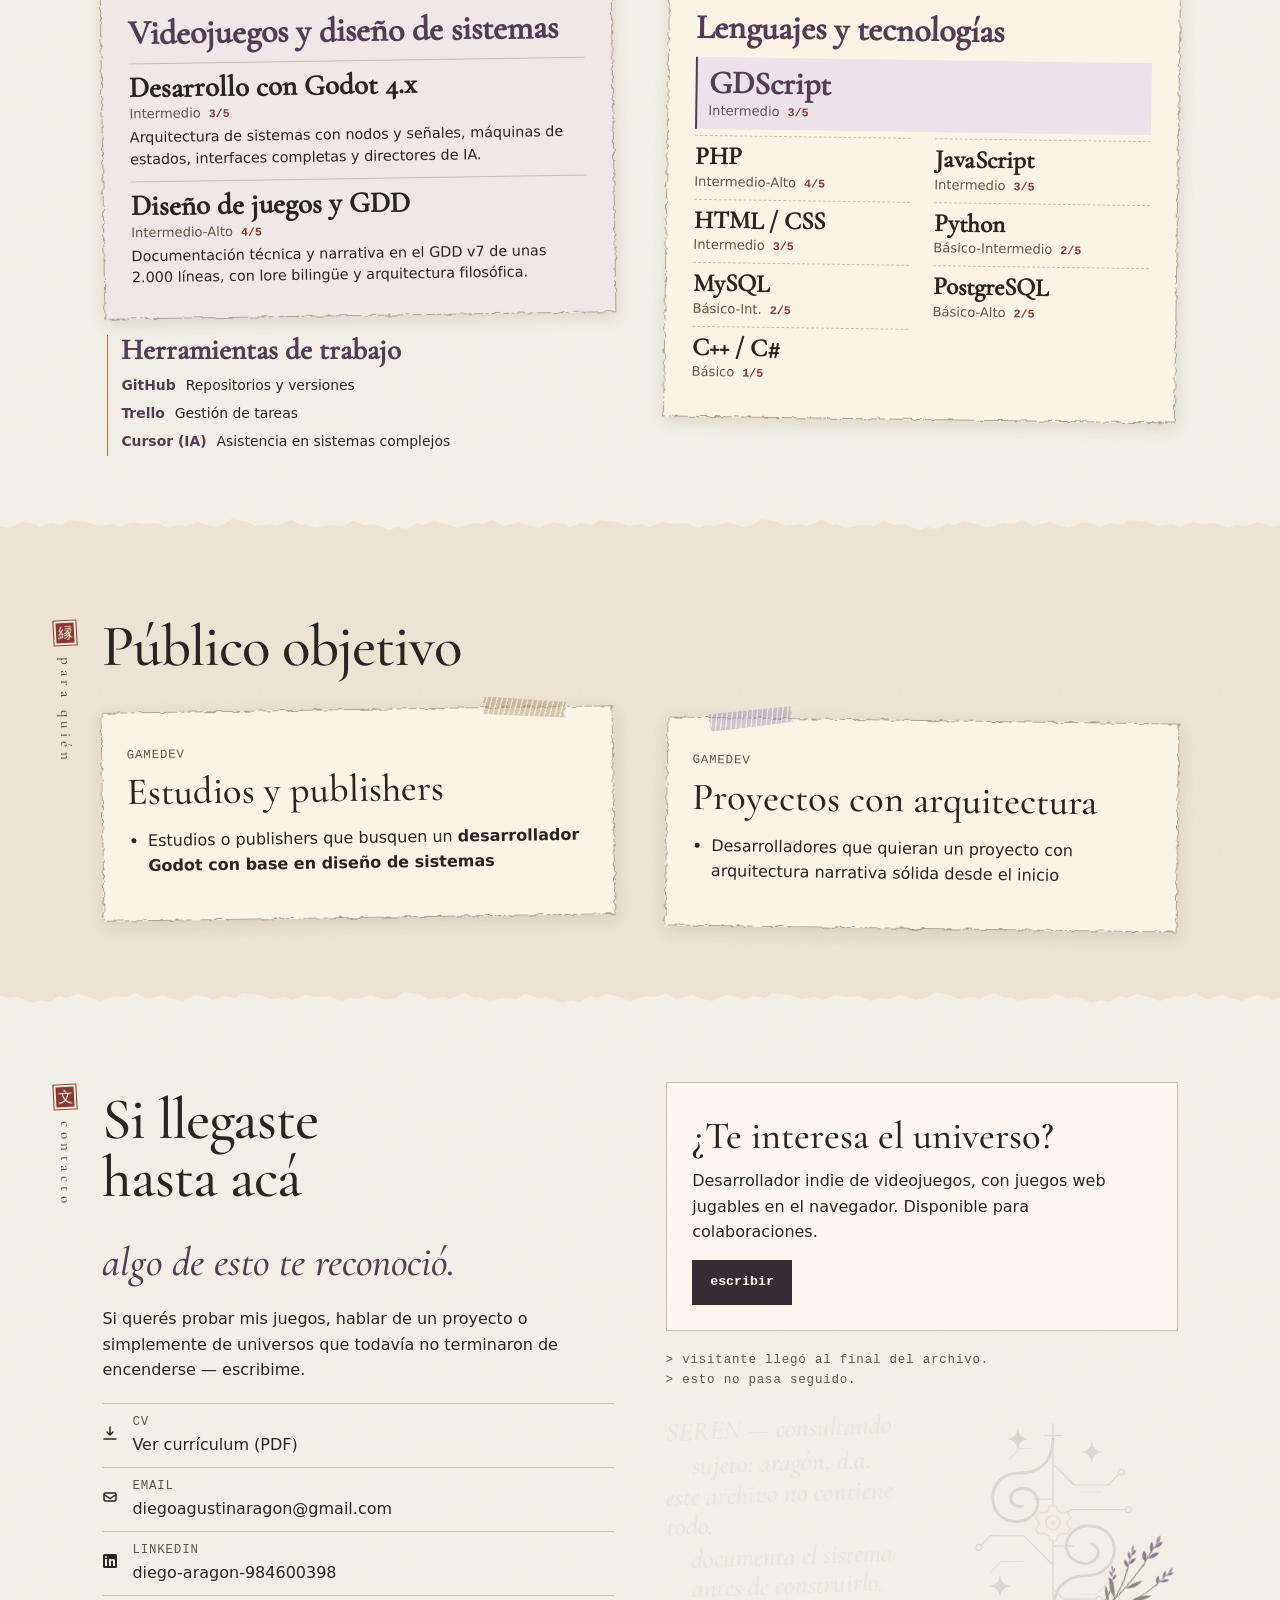
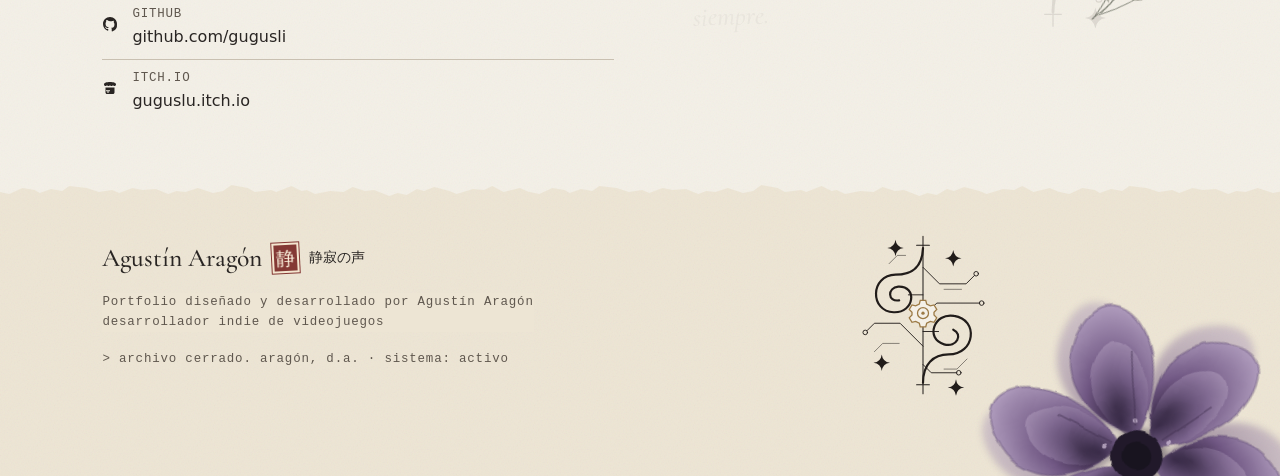
==== commit 8d02f5e9: "Actualizar portfolio - version final noviembre 2026" ====
--- a/index.html
+++ b/index.html
@@ -3,31 +3,96 @@
 <head>
   <meta charset="utf-8">
   <meta name="viewport" content="width=device-width, initial-scale=1">
+  <script>
+    function syncSerenLog() {
+      let played = [];
+      try {
+        played = ['ricochet', 'growstead', 'rush-frames']
+          .filter(game => localStorage.getItem('played:' + game) === '1');
+      } catch {
+        // Storage can be disabled. Keep the log in its default state.
+      }
+      document.documentElement.dataset.serenProgress = played.join(' ');
+      document.documentElement.classList.toggle('seren-finished', played.length === 3);
+      return played;
+    }
+    syncSerenLog();
+  </script>
+  <script>
+    (() => {
+      if (matchMedia('(prefers-reduced-motion: reduce)').matches) return;
+      try {
+        if (sessionStorage.getItem('intro-seen')) return;
+        sessionStorage.setItem('intro-seen', '1');
+      } catch { return; }
+
+      const page = document.documentElement;
+      const events = new AbortController();
+      const failsafe = setTimeout(closeIntro, 2500);
+      function closeIntro() {
+        page.classList.remove('intro-active');
+        events.abort();
+        clearTimeout(failsafe);
+      }
+
+      page.classList.add('intro-active');
+      for (const type of ['pointerdown', 'keydown', 'scroll', 'wheel', 'touchstart']) {
+        window.addEventListener(type, closeIntro, {capture: true, passive: true, signal: events.signal});
+      }
+      document.addEventListener('animationend', event => {
+        if (event.animationName === 'intro-finish') closeIntro();
+      }, {signal: events.signal});
+    })();
+  </script>
   <title>Agustín Aragón — Game Developer</title>
-  <meta name="description" content="Agustín Aragón — desarrollador independiente de videojuegos. Juegos web jugables en el navegador, hechos en JavaScript vanilla.">
+  <meta name="description" content="Portfolio de Agustín Aragón, desarrollador independiente de videojuegos. Andesol y Siren Protocol en Godot, y tres juegos para jugar en el navegador.">
   <meta property="og:title" content="Agustín Aragón — Game Developer">
-  <meta property="og:description" content="Agustín Aragón — desarrollador independiente de videojuegos. Juegos web jugables en el navegador, hechos en JavaScript vanilla.">
+  <meta property="og:description" content="Portfolio de Agustín Aragón, desarrollador independiente de videojuegos. Andesol y Siren Protocol en Godot, y tres juegos para jugar en el navegador.">
   <meta property="og:type" content="website">
   <meta property="og:site_name" content="Agustín Aragón">
   <meta property="og:locale" content="es_AR">
-  <!--
+  <link rel="canonical" href="https://gugusli.github.io/portfolio/">
   <meta property="og:url" content="https://gugusli.github.io/portfolio/">
-  <meta property="og:image" content="https://gugusli.github.io/portfolio/assets/portfolio/og-image.jpg">
-  <meta name="twitter:image" content="https://gugusli.github.io/portfolio/assets/portfolio/og-image.jpg">
-  -->
+  <meta property="og:image" content="https://gugusli.github.io/portfolio/assets/portfolio/og-image-final.jpg">
+  <meta name="twitter:image" content="https://gugusli.github.io/portfolio/assets/portfolio/og-image-final.jpg">
   <meta property="og:image:width" content="1200">
   <meta property="og:image:height" content="630">
   <meta property="og:image:alt" content="Agustín Aragón, desarrollador independiente de videojuegos, con una polaroid de Ricochet Blitz">
   <meta name="twitter:card" content="summary_large_image">
   <link rel="icon" href="data:image/svg+xml,%3Csvg xmlns='http://www.w3.org/2000/svg' viewBox='0 0 48 48'%3E%3Crect width='48' height='48' rx='3' fill='%23842f32'/%3E%3Ctext x='7' y='36' font-size='38' font-family='Georgia' fill='ivory'%3EA%3C/text%3E%3C/svg%3E">
+  <link rel="preload" href="assets/tipografia/cormorant-normal.woff2" as="font" type="font/woff2" crossorigin>
+  <link rel="preload" href="assets/tipografia/cormorant-italic.woff2" as="font" type="font/woff2" crossorigin>
   <link rel="stylesheet" href="style-tinta.css">
   <script src="app.js" defer></script>
 </head>
 <body>
+<svg class="ink-intro" viewBox="0 0 1000 1000" preserveAspectRatio="none" aria-hidden="true" focusable="false">
+  <defs>
+    <path id="intro-blob" vector-effect="non-scaling-stroke" d="M199 0
+      C199 19 201 38 199 58 C196 78 197 104 185 119 C174 134 146 139 130 150
+      C113 161 102 178 85 186 C68 193 47 190 28 194 C9 198 -11 212 -30 211
+      C-49 210 -66 194 -85 186 C-104 179 -130 179 -145 167 C-160 155 -169 132 -176 113
+      C-183 94 -181 73 -185 54 C-190 36 -199 19 -203 0 C-207 -19 -213 -43 -206 -61
+      C-200 -78 -176 -89 -164 -105 C-152 -121 -148 -141 -136 -156 C-123 -172 -109 -191 -91 -199
+      C-73 -207 -49 -204 -29 -203 C-9 -202 8 -196 28 -194 C47 -192 71 -200 88 -193
+      C105 -185 114 -162 129 -149 C144 -136 169 -131 180 -116 C191 -101 194 -77 197 -58
+      C200 -38 199 -19 199 0Z"/>
+    <mask id="intro-cut" maskUnits="userSpaceOnUse" x="0" y="0" width="1000" height="1000">
+      <rect width="1000" height="1000" fill="#fff"/>
+      <g transform="translate(300 460)"><use class="intro-bloom" href="#intro-blob" fill="#000"/></g>
+    </mask>
+  </defs>
+  <rect width="1000" height="1000" fill="#f1ebdd" mask="url(#intro-cut)"/>
+  <path class="intro-drop" fill="#292523" d="M300 446c-2 5-8 10-8 15a8 8 0 0 0 16 0c0-5-4-11-8-15Z"/>
+  <g class="intro-contours" transform="translate(300 460)" fill="none">
+    <use class="intro-bloom" href="#intro-blob" stroke="#4a4543" stroke-width="3.5" opacity=".6"/>
+    <use class="intro-bloom" href="#intro-blob" stroke="#69406e" stroke-width="1.35" opacity=".35"/>
+  </g>
+</svg>
 <a class="skip-link" href="#contenido">Saltar al contenido</a>
 <header class="masthead">
   <div class="nav-inner wrap">
-    <a class="wordmark" href="#inicio" aria-label="Agustín Aragón, inicio"><span class="seal" lang="ja" aria-hidden="true">静</span>Agustín Aragón</a>
+    <a class="wordmark" href="#inicio"><span class="seal" lang="ja" aria-hidden="true">静</span>Agustín Aragón</a>
     <button type="button" class="nav-burger" aria-label="Abrir menú" aria-expanded="false" aria-controls="menu-principal" hidden><span></span><span></span></button>
     <nav id="menu-principal" class="nav-links" aria-label="Navegación principal">
       <a href="#inicio">inicio</a>
@@ -48,7 +113,7 @@
     <feDisplacementMap in="SourceGraphic" in2="fibra" scale="5" xChannelSelector="R" yChannelSelector="G"/>
   </filter>
 </svg>
-<main id="contenido" class="home">
+<main id="contenido" class="home" tabindex="-1">
 <section class="hero" id="inicio" aria-labelledby="hero-title">
   <img class="ink-leaves" src="assets/portfolio/hojas.svg" width="345" height="163" alt="" aria-hidden="true" loading="lazy" decoding="async">
   <img class="ink-leaves ink-leaves--echo" src="assets/portfolio/hojas.svg" width="345" height="163" alt="" aria-hidden="true" loading="lazy" decoding="async">
@@ -57,7 +122,7 @@
     <div class="hero-intro">
       <p class="hero-kicker">Desarrollador independiente de videojuegos.</p>
       <h1 class="hero-title" id="hero-title">Agustín <em>Aragón</em></h1>
-      <p class="hero-statement">Hago juegos web que se juegan en el navegador.</p>
+      <p class="hero-statement">Desarrollo videojuegos independientes, desde experiencias web hasta mundos construidos en Godot.</p>
       <div class="hero-cta">
         <a class="btn btn-p" href="assets/juegos/ricochet/index.html" data-play="ricochet"><span class="play-triangle" aria-hidden="true"></span>jugar Ricochet Blitz</a>
         <a class="text-link" href="#proyectos">ver proyectos</a>
@@ -68,11 +133,11 @@
     <figure class="hero-work">
       <span class="print-paper" aria-hidden="true"></span>
       <img class="print-line" src="assets/portfolio/filamento.svg" alt="" aria-hidden="true" width="178" height="310" loading="lazy">
-      <a class="game-print" href="assets/juegos/ricochet/index.html" data-play="ricochet" aria-label="Jugar Ricochet Blitz">
+      <a class="game-print" href="assets/juegos/ricochet/index.html" data-play="ricochet" aria-labelledby="hero-ricochet-title hero-ricochet-play">
         <div class="print-label">
           <span class="ricochet-mark" aria-hidden="true"><i></i><i></i><i></i><i></i></span>
-          <span class="print-title">Ricochet<br><em>Blitz</em></span>
-          <span class="print-play"><span class="play-triangle" aria-hidden="true"></span> jugar</span>
+          <span class="print-title" id="hero-ricochet-title">Ricochet<br><em>Blitz</em></span>
+          <span class="print-play" id="hero-ricochet-play"><span class="play-triangle" aria-hidden="true"></span> jugar</span>
         </div>
         <img class="hero-shot" src="assets/portfolio/ricochet.webp" alt="Una partida de Ricochet Blitz, con el cañón apuntando al tablero de bloques." width="420" height="700" fetchpriority="high">
       </a>
@@ -80,11 +145,20 @@
     </figure>
     <div class="hero-stats"><div><span class="sv">3+</span><span class="sl-stat">años prog.</span></div><div><span class="sv">3</span><span class="sl-stat">juegos web</span></div></div>
     <div class="hero-footnote">
-      <div class="seren-log">
-        <div class="seren-line"><span class="sl-dim">&gt; </span><span class="sl-val">SEREN</span> — consultando</div>
-        <div class="seren-line"><span class="sl-dim">&gt; </span>sujeto: <span class="sl-val">aragón, d.a.</span></div>
-        <div class="seren-line"><span class="sl-dim">&gt; </span>sesión activa: <span class="sl-val" id="seren-timer">00:00:00</span></div>
-        <div class="seren-line"><button class="seren-corrupt-trigger" type="button">&gt; este archivo no contiene todo.</button></div>
+      <div>
+        <div class="seren-log">
+          <div class="seren-line"><span class="seren-prompt"><span class="sl-dim">&gt; </span><span class="sl-val">SEREN</span> — consultando</span></div>
+          <div class="seren-line"><span class="sl-dim">&gt; </span>sujeto: <span class="sl-val">aragón, d.a.</span></div>
+          <div class="seren-line"><span class="sl-dim">&gt; </span>sesión activa: <span class="sl-val" id="seren-timer">00:00:00</span></div>
+          <div class="seren-line"><button class="seren-corrupt-trigger" type="button">&gt; este archivo no contiene todo.</button></div>
+          <div aria-hidden="true">
+            <div class="seren-line" data-seren-played="ricochet"><span class="sl-dim">&gt; </span>sujeto probó Ricochet Blitz</div>
+            <div class="seren-line" data-seren-played="growstead"><span class="sl-dim">&gt; </span>sujeto probó Growstead</div>
+            <div class="seren-line" data-seren-played="rush-frames"><span class="sl-dim">&gt; </span>sujeto probó Rush Frames</div>
+            <div class="seren-line seren-complete"><span class="sl-dim">&gt; </span>archivo completo. gracias por jugar.</div>
+          </div>
+        </div>
+        <span class="pc-st pause-stamp complete-stamp">ARCHIVO COMPLETO</span>
       </div>
       <span class="inscription" lang="ja" aria-hidden="true">静寂の声<br>墨は語らず</span>
     </div>
@@ -100,47 +174,87 @@
         <span>documenta el sistema antes de construirlo. siempre.</span>
       </div>
     </div>
-    <article class="gas-feature pasted" id="gasolineria">
-      <figure class="station-print"><img src="assets/portfolio/gasolineria.webp" alt="Una estación de servicio durante un turno del prototipo de Godot." width="1280" height="720" loading="lazy"></figure>
-      <div class="station-copy"><span class="sec-label">Godot · Prototipo</span>
-        <h3>Gasolinería</h3><p>Un turno al frente de una estación de servicio. En la Ruta 7, cada auto que llega al surtidor cuenta para la meta de ingresos del día.</p>
-        <span class="station-note">ANDESOL · Ruta 7, km 342</span>
-      </div>
-    </article>
-    <div class="sec-label catalogue-label">juegos web</div>
-    <div class="playable-grid">
-      <article class="game-card pasted" id="ricochet-blitz" data-game="ricochet">
-        <a class="still" href="assets/juegos/ricochet/index.html" data-play="ricochet" aria-label="Jugar Ricochet Blitz"><img src="assets/portfolio/ricochet.webp" loading="lazy" alt="El tablero de bloques de una partida de Ricochet Blitz." width="420" height="700"></a>
-        <div class="stamp-row"><span class="pc-st game-stamp">JUGABLE</span><span class="pc-st played-stamp" hidden>JUGADO</span></div>
-        <div class="game-info"><h3>Ricochet Blitz</h3><a class="text-link" href="assets/juegos/ricochet/index.html" data-play="ricochet" aria-label="Jugar Ricochet Blitz">jugar</a></div>
-        <p>Juego de cañón y rebotes. Físicas propias, power-ups (fuego, multi-disparo, freeze, bomba), modo daily con semilla fija y leaderboard local.</p>
-      </article>
-      <article class="game-card pasted" id="growstead" data-game="growstead">
-        <a class="still" href="assets/juegos/growstead/index.html" data-play="growstead" aria-label="Jugar Growstead"><img src="assets/portfolio/growstead.webp" loading="lazy" alt="El terreno y los recursos de una partida de Growstead." width="1050" height="606"></a>
-        <div class="stamp-row"><span class="pc-st game-stamp">JUGABLE</span><span class="pc-st played-stamp" hidden>JUGADO</span></div>
-        <div class="game-info"><h3>Growstead</h3><a class="text-link" href="assets/juegos/growstead/index.html" data-play="growstead" aria-label="Jugar Growstead">jugar</a></div>
-        <p>Tycoon de jardín en JavaScript vanilla.</p>
-      </article>
-      <article class="game-card pasted" id="rush-frames" data-game="rush-frames">
-        <a class="still" href="assets/juegos/rush-frames/index.html" data-play="rush-frames" aria-label="Jugar Rush Frames"><img src="assets/portfolio/rush-frames.webp" loading="lazy" alt="Un nivel de Rush Frames con plataformas y obstáculos." width="800" height="452"></a>
-        <div class="stamp-row"><span class="pc-st game-stamp">JUGABLE</span><span class="pc-st played-stamp" hidden>JUGADO</span></div>
-        <div class="game-info"><h3>Rush Frames</h3><a class="text-link" href="assets/juegos/rush-frames/index.html" data-play="rush-frames" aria-label="Jugar Rush Frames">jugar</a></div>
-        <p>Minijuego de plataformas tipo speedrun en HTML/CSS/JS, con 10 niveles. Hecho en una jam de un día.</p>
-      </article>
-    </div>
-    <div class="pausa">
-      <div class="sec-label">en pausa</div>
-      <div class="pausa-item">
-        <span class="pausa-name">Siren Protocol <span class="pc-st pause-stamp">EN PAUSA</span></span>
-        <span class="pausa-desc">roguelite de acción en Godot 4.x — Ene 2026.</span>
-        <a href="assets/Siren_Protocol_GDD_v7.docx" download class="btn btn-s">GDD v7 ↓</a>
-      </div>
+    <section aria-labelledby="proyectos-activos">
+      <h3 class="sec-label" id="proyectos-activos">En desarrollo</h3>
+      <div class="active-grid">
+        <article class="active-project active-project--andesol pasted" id="gasolineria" aria-labelledby="andesol-title">
+          <header>
+            <div class="active-project-heading">
+              <h4 id="andesol-title">Andesol</h4>
+              <span class="pc-st development-stamp">EN DESARROLLO</span>
+            </div>
+            <p class="active-project-meta">Simulación y gestión 3D · <span>Godot 4.x</span></p>
+          </header>
+          <figure class="active-print">
+            <img src="assets/portfolio/andesol-estacion.webp" alt="La estación Andesol junto a la ruta, con el minimercado y un auto junto a los surtidores." width="1280" height="720" loading="lazy" decoding="async">
+          </figure>
+          <div class="active-project-details">
+            <p>Administrá una estación de servicio en la Ruta 7. Atendé vehículos, gestioná los ingresos, ampliá las instalaciones y enfrentá eventos que alteran la rutina.</p>
+            <figure class="active-print active-print--detail">
+              <a href="assets/portfolio/andesol-surtidor.webp" aria-label="Ampliar la captura del surtidor de Andesol">
+                <img src="assets/portfolio/andesol-surtidor.webp" alt="Un auto junto a un surtidor de Andesol, listo para cargar combustible." width="896" height="504" loading="lazy" decoding="async">
+              </a>
+              <figcaption>En el surtidor</figcaption>
+            </figure>
+          </div>
+        </article>
+        <article class="active-project active-project--siren pasted" id="siren-protocol" aria-labelledby="siren-protocol-title">
+          <header>
+            <div class="active-project-heading">
+              <h4 id="siren-protocol-title">Siren Protocol</h4>
+              <span class="pc-st development-stamp">EN DESARROLLO</span>
+            </div>
+            <p class="active-project-meta">Roguelite de supervivencia por oleadas · <span>Godot 4.x</span></p>
+          </header>
+          <figure class="active-print">
+            <img src="assets/portfolio/siren-combate.webp" alt="Una oleada de Derivas rodea al personaje en una arena industrial de Siren Protocol." width="1280" height="720" loading="lazy" decoding="async">
+          </figure>
+          <div class="active-project-details">
+            <div>
+              <p>Sobreviví a oleadas en una arena industrial. Las mejoras y sus sinergias cambian tu forma de combatir mientras SEREN dirige los eventos de la partida.</p>
+              <a href="assets/Siren_Protocol_GDD_v7.docx" download class="text-link active-gdd">Descargar GDD v7 <span aria-hidden="true">↓</span></a>
+            </div>
+            <figure class="active-print active-print--detail">
+              <a href="assets/portfolio/siren-codice.webp" aria-label="Ampliar la captura del Códice de Siren Protocol">
+                <img src="assets/portfolio/siren-codice.webp" alt="Entrada Artillería infernal del Códice de Siren Protocol." width="896" height="504" loading="lazy" decoding="async">
+              </a>
+              <figcaption>Códice</figcaption>
+            </figure>
+          </div>
+        </article>
+      </div>
+    </section>
+    <section aria-labelledby="proyectos-web">
+      <h3 class="sec-label catalogue-label" id="proyectos-web">Juegos web</h3>
+      <div class="playable-grid">
+        <article class="game-card pasted" id="ricochet-blitz" data-game="ricochet">
+          <a class="still" href="assets/juegos/ricochet/index.html" data-play="ricochet" aria-label="Jugar Ricochet Blitz"><img src="assets/portfolio/ricochet.webp" loading="lazy" alt="El tablero de bloques de una partida de Ricochet Blitz." width="420" height="700"></a>
+          <div class="stamp-row"><span class="pc-st game-stamp">JUGABLE</span><span class="pc-st played-stamp" hidden>JUGADO</span></div>
+          <div class="game-info"><h4>Ricochet Blitz</h4><a class="text-link" href="assets/juegos/ricochet/index.html" data-play="ricochet" aria-label="Jugar Ricochet Blitz">jugar</a></div>
+          <p>Juego de cañón y rebotes. Físicas propias, power-ups (fuego, multi-disparo, freeze, bomba), modo daily con semilla fija y leaderboard local.</p>
+        </article>
+        <article class="game-card pasted" id="growstead" data-game="growstead">
+          <a class="still" href="assets/juegos/growstead/index.html" data-play="growstead" aria-label="Jugar Growstead"><img src="assets/portfolio/growstead.webp" loading="lazy" alt="Depósito de cristales en la base de Growstead, con monedas, mejoras y el objetivo de refinería visibles." width="760" height="381"></a>
+          <div class="stamp-row"><span class="pc-st game-stamp">JUGABLE</span><span class="pc-st played-stamp" hidden>JUGADO</span></div>
+          <div class="game-info"><h4>Growstead</h4><a class="text-link" href="assets/juegos/growstead/index.html" data-play="growstead" aria-label="Jugar Growstead">jugar</a></div>
+          <p>Tycoon de jardín en JavaScript vanilla.</p>
+        </article>
+        <article class="game-card pasted" id="rush-frames" data-game="rush-frames">
+          <a class="still" href="assets/juegos/rush-frames/index.html" data-play="rush-frames" aria-label="Jugar Rush Frames"><img src="assets/portfolio/rush-frames.webp" loading="lazy" alt="El personaje salta con una estela sobre las plataformas con pinchos de Piso espinado, con el cronómetro en marcha." width="960" height="540"></a>
+          <div class="stamp-row"><span class="pc-st game-stamp">JUGABLE</span><span class="pc-st played-stamp" hidden>JUGADO</span></div>
+          <div class="game-info"><h4>Rush Frames</h4><a class="text-link" href="assets/juegos/rush-frames/index.html" data-play="rush-frames" aria-label="Jugar Rush Frames">jugar</a></div>
+          <p>Minijuego de plataformas tipo speedrun en HTML/CSS/JS, con 10 niveles. Hecho en una jam de un día.</p>
+        </article>
+      </div>
+    </section>
+    <section class="pausa" aria-labelledby="proyectos-pausa">
+      <h3 class="sec-label" id="proyectos-pausa">En pausa</h3>
       <div class="pausa-item">
         <span class="pausa-name">Ember Rite <span class="pc-st pause-stamp">EN PAUSA</span></span>
         <span class="pausa-desc">plataformero de precisión en Godot 4.6 — demo v0.1.</span>
         <a href="https://guguslu.itch.io" target="_blank" rel="noopener noreferrer" class="btn btn-s">itch.io ↗</a>
       </div>
-    </div>
+    </section>
 
     <div class="archive-entry"><div class="sec-label">otros proyectos</div><a class="text-link" href="archivo.html">Explorar el archivo</a></div>
     <div class="pgrid">
@@ -157,7 +271,7 @@
           <span class="chip">HTML</span><span class="chip">CSS</span>
           <span class="chip">JavaScript</span><span class="chip">PostgreSQL</span>
         </div>
-        <a href="https://quickreply-ia.com" target="_blank" rel="noopener noreferrer" class="btn btn-s">ver sitio →</a>
+        <a href="https://quickreply-ia.com" target="_blank" rel="noopener noreferrer" class="btn btn-s" aria-label="Ver sitio de QuickReply IA">ver sitio →</a>
       </div>
 
       <div class="pc pasted">
@@ -174,56 +288,40 @@
     </div>
   </div>
 </section>
-<section id="sobre">
+<section id="sobre" aria-labelledby="sobre-title">
   <div class="wrap">
     <div class="sec-label section-inscription"><span class="seal section-seal" lang="ja" aria-hidden="true">己</span>trasfondo</div>
-    <h2 class="sec-title">Sobre <em>mí</em></h2>
-    <div class="about-statement">
-      Desarrollo juegos en solitario desde hace dos años.
-    </div>
-
-    <div class="about-log">
-      <span class="sl-dim">&gt; </span><span class="sl-val">aragón, d.a.</span> — estado: <span class="sl-val">activo</span> · experiencia: <span class="sl-val">3+ años</span><br>
-      <span class="sl-dim">&gt; </span>documenta el sistema antes de construirlo. siempre.
-    </div>
-
-    <div class="two">
+    <h2 class="sec-title" id="sobre-title">Sobre <em>mí</em></h2>
+    <div class="two about-layout">
       <div>
-        <p class="body-p">Hago juegos web que se juegan en el navegador: <strong>Ricochet Blitz</strong>, Growstead y Rush Frames se pueden jugar acá mismo.</p>
-        <div class="fragments">
-          <div class="fragment">
-            <div class="frag-key">I</div>
-            <div class="frag-text">Un juego con arquitectura filosófica coherente retiene jugadores que uno sin ella nunca alcanza.</div>
-          </div>
-          <div class="fragment">
-            <div class="frag-key">II</div>
-            <div class="frag-text">Un GDD bien construido no describe el juego. Es el juego antes de existir en código.</div>
-          </div>
-          <div class="fragment">
-            <div class="frag-key">III</div>
-            <div class="frag-text">La complejidad que se siente proviene de capas coherentes, no de mecánicas acumuladas.</div>
-          </div>
-        </div>
-      </div>
-      <div>
-        <div class="card">
-          <div class="card-head">estado actual</div>
-          <div class="card-body">
-            <div class="irow"><span class="ik">foco</span><span class="iv">juegos web</span></div>
-            <div class="irow"><span class="ik">estado</span><span class="iv"><span class="pill">activo</span></span></div>
-            <div class="irow"><span class="ik">disponibilidad</span><span class="iv">abierto a colaboraciones</span></div>
-          </div>
-        </div>
-        <div class="card">
-          <div class="card-head">intereses</div>
-          <div class="card-body">
-            <div class="tags">
-              <span class="tag">Roguelites</span><span class="tag">Godot 4</span>
-              <span class="tag">Game Design</span><span class="tag">GDD Writing</span>
-              <span class="tag">Narrative Design</span><span class="tag">Universe Building</span>
-            </div>
-          </div>
-        </div>
+        <p class="about-statement">Desarrollo videojuegos en solitario desde hace un año.</p>
+        <div class="about-log">
+          <span class="sl-dim">&gt; </span><span class="sl-val">aragón, d.a.</span> — estado: <span class="sl-val">activo</span> · experiencia en programación: <span class="sl-val">3+ años</span><br>
+          <span class="sl-dim">&gt; </span>documenta el sistema antes de construirlo. siempre.
+        </div>
+        <p class="body-p"><strong>Ricochet Blitz</strong>, Growstead y Rush Frames se pueden jugar acá mismo. También desarrollo Andesol y Siren Protocol en Godot.</p>
+        <ol class="fragments" type="I">
+          <li class="fragment"><p class="frag-text">Un juego con arquitectura filosófica coherente retiene jugadores que uno sin ella nunca alcanza.</p></li>
+          <li class="fragment"><p class="frag-text">Un GDD bien construido no describe el juego. Es el juego antes de existir en código.</p></li>
+          <li class="fragment"><p class="frag-text">La complejidad que se siente proviene de capas coherentes, no de mecánicas acumuladas.</p></li>
+        </ol>
+      </div>
+      <div class="about-files">
+        <section class="card pasted about-status" aria-labelledby="estado-title">
+          <h3 class="card-head" id="estado-title">Estado actual</h3>
+          <dl class="card-body">
+            <div class="irow"><dt>foco</dt><dd>Andesol · Siren Protocol</dd></div>
+            <div class="irow"><dt>estado</dt><dd><span class="pill">activo</span></dd></div>
+            <div class="irow"><dt>disponibilidad</dt><dd>abierto a colaboraciones</dd></div>
+          </dl>
+        </section>
+        <section class="card pasted about-interests" aria-labelledby="intereses-title">
+          <h3 class="card-head" id="intereses-title">Intereses</h3>
+          <ul class="tags file-tags">
+            <li>Roguelites</li><li>Godot 4</li><li>Game Design</li>
+            <li>GDD Writing</li><li>Narrative Design</li><li>Universe Building</li>
+          </ul>
+        </section>
         <div class="ghost" aria-hidden="true">
           <span>SEREN — consultando</span>
           <span>sujeto: aragón, d.a.</span>
@@ -234,98 +332,112 @@
     </div>
   </div>
 </section>
-<section id="trayectoria">
+<section id="trayectoria" aria-labelledby="trayectoria-title">
   <div class="wrap"><img class="sprig sprig--mobile" src="assets/portfolio/lavanda.svg" width="75" height="100" alt="" aria-hidden="true" loading="lazy" decoding="async">
     <div class="sec-label section-inscription"><span class="seal section-seal" lang="ja" aria-hidden="true">道</span>bitácora</div>
     <img class="sprig sprig--timeline" src="assets/portfolio/lavanda.svg" width="88" height="118" alt="" aria-hidden="true" loading="lazy" decoding="async">
-    <h2 class="sec-title">Mi <em>trayectoria</em></h2>
-    <div class="two">
+    <h2 class="sec-title" id="trayectoria-title">Mi <em>trayectoria</em></h2>
+    <div class="two trajectory-layout">
       <div class="tl">
         <img class="timeline-gear" src="assets/portfolio/engranaje.svg" width="34" height="34" alt="" aria-hidden="true" loading="lazy" decoding="async">
         <div class="tl-item"><img class="tl-sprout" src="assets/portfolio/brote.svg" width="32" height="22" alt="" aria-hidden="true" loading="lazy" decoding="async"><div class="tl-y">2023</div><div class="tl-t">Inicio en programación general. <strong>Lógica, estructura, algoritmos.</strong> Primer contacto con el lenguaje de las máquinas.</div></div>
         <div class="tl-item"><img class="tl-sprout" src="assets/portfolio/brote.svg" width="32" height="22" alt="" aria-hidden="true" loading="lazy" decoding="async"><div class="tl-y">2024</div><div class="tl-t">Desarrollo web activo. <strong>HTML, CSS, PHP, JavaScript.</strong> Primeros proyectos que existen afuera de mi cabeza.</div></div>
         <div class="tl-item"><img class="tl-sprout" src="assets/portfolio/brote.svg" width="32" height="22" alt="" aria-hidden="true" loading="lazy" decoding="async"><div class="tl-y">Dic 2025</div><div class="tl-t">Primer contacto con <strong>Godot 4.</strong> El espacio entre programar y diseñar desaparece.</div></div>
-        <div class="tl-item"><img class="tl-sprout" src="assets/portfolio/brote.svg" width="32" height="22" alt="" aria-hidden="true" loading="lazy" decoding="async"><div class="tl-y">Ene 2026</div><div class="tl-t">Nace <strong>Siren Protocol.</strong> Sistemas base. El juego todavía no sabe que es un universo. <em>(Proyecto en pausa.)</em></div></div>
-        <div class="tl-item"><img class="tl-sprout" src="assets/portfolio/brote.svg" width="32" height="22" alt="" aria-hidden="true" loading="lazy" decoding="async"><div class="tl-y">Feb 2026</div><div class="tl-t">La decisión. El proyecto deja de ser un juego con lore y se convierte en <strong>un universo con un juego como primer punto de entrada.</strong> <em>(Siren Protocol, en pausa.)</em></div></div>
-        <div class="tl-item"><img class="tl-sprout tl-bloom" src="assets/portfolio/flor.svg" width="44" height="44" alt="" aria-hidden="true" loading="lazy" decoding="async"><div class="tl-y">Hoy</div><div class="tl-t"><strong>Juegos web jugables en el navegador:</strong> Ricochet Blitz, Growstead y Rush Frames se juegan en este mismo sitio.</div></div>
-      </div>
-      <div>
-        <div class="card">
-          <div class="card-head">fortalezas</div>
-          <div class="card-body"><div class="tags">
-            <span class="tag">Documentación</span><span class="tag">Organización</span>
-            <span class="tag">Diseño de sistemas</span><span class="tag">Trabajo autónomo</span>
-            <span class="tag">Narrative design</span>
-          </div></div>
-        </div>
-        <div class="card" style="margin-top:12px">
-          <div class="card-head">en aprendizaje activo</div>
-          <div class="card-body"><div class="tags">
-            <span class="tag">Shaders</span><span class="tag">Audio design</span>
-            <span class="tag">Optimización</span><span class="tag">Build avanzado</span>
-          </div></div>
-        </div>
-        <article class="fc" id="formacion" aria-labelledby="formacion-title">
+        <div class="tl-item"><img class="tl-sprout" src="assets/portfolio/brote.svg" width="32" height="22" alt="" aria-hidden="true" loading="lazy" decoding="async"><div class="tl-y">Ene 2026</div><div class="tl-t">Nace <strong>AFTERSHOCK</strong>, que más tarde se llamaría <strong>Siren Protocol.</strong> Sistemas base. El juego todavía no sabe que es un universo.</div></div>
+        <div class="tl-item"><img class="tl-sprout" src="assets/portfolio/brote.svg" width="32" height="22" alt="" aria-hidden="true" loading="lazy" decoding="async"><div class="tl-y">Feb 2026</div><div class="tl-t">La decisión. El proyecto deja de ser un juego con lore y se convierte en <strong>un universo con un juego como primer punto de entrada.</strong></div></div>
+        <div class="tl-item"><img class="tl-sprout tl-bloom" src="assets/portfolio/flor.svg" width="44" height="44" alt="" aria-hidden="true" loading="lazy" decoding="async"><div class="tl-y">Hoy</div><div class="tl-t">Desarrollo <strong>Andesol</strong> en Godot y desde noviembre de 2026 volví a trabajar en <strong>Siren Protocol</strong>. Mis tres juegos web se pueden jugar en este mismo sitio.</div></div>
+      </div>
+      <div class="trajectory-files">
+        <div class="trajectory-notes">
+          <section class="card pasted" aria-labelledby="fortalezas-title">
+            <h3 class="card-head" id="fortalezas-title">Fortalezas</h3>
+            <ul class="tags file-tags">
+              <li>Documentación</li><li>Organización</li><li>Diseño de sistemas</li>
+              <li>Trabajo autónomo</li><li>Narrative design</li>
+            </ul>
+          </section>
+          <section class="card pasted learning-note" aria-labelledby="aprendizaje-title">
+            <h3 class="card-head" id="aprendizaje-title">En aprendizaje activo</h3>
+            <ul class="tags file-tags">
+              <li>Shaders</li><li>Audio design</li><li>Optimización</li><li>Build avanzado</li>
+            </ul>
+          </section>
+        </div>
+        <article class="fc pasted" id="formacion" aria-labelledby="formacion-title">
           <div class="sec-label">educación</div>
           <h3 class="fc-heading" id="formacion-title">Formación <em>académica</em></h3>
           <div class="fc-content">
             <div>
-              <div class="fc-inst">E.E.S.T. N°5 — Berazategui</div>
-              <div class="fc-title">técnico en programación</div>
-              <ul class="fc-list">
-                <li>Último año (7° año) — egreso estimado 2026</li>
-                <li>Materias técnicas: Programación · Sistemas Operativos · Redes · Gestión de Proyectos</li>
-                <li><strong>Proyecto destacado:</strong> Sistema de Gestión de Alumnos — HTML, CSS, JS, PHP, MySQL</li>
-              </ul>
+              <h4 class="fc-title">Técnico en Programación</h4>
+              <p class="fc-inst">E.E.S.T. N°5 — Berazategui</p>
+              <p class="fc-graduation">Último año de secundaria técnica · Egreso estimado 2026</p>
             </div>
             <div class="fc-year">
               <div class="fc-n">7°</div>
               <div class="fc-l">año actual</div>
-              <div class="fc-status"><span class="pill">en curso</span></div>
+              <span class="pill">en curso</span>
             </div>
           </div>
+          <dl class="fc-details">
+            <div>
+              <dt>Materias técnicas</dt>
+              <dd>Programación · Sistemas Operativos · Redes · Gestión de Proyectos</dd>
+            </div>
+            <div>
+              <dt>Proyecto destacado</dt>
+              <dd>Sistema de Gestión de Alumnos — HTML, CSS, JS, PHP, MySQL</dd>
+            </div>
+          </dl>
         </article>
       </div>
     </div>
   </div>
 </section>
-<section id="skills">
+<section id="skills" aria-labelledby="skills-title">
   <div class="wrap">
     <div class="sec-label section-inscription"><span class="seal section-seal" lang="ja" aria-hidden="true">技</span>oficio</div>
-    <img class="sprig sprig--skills" src="assets/portfolio/lavanda.svg" width="104" height="140" alt="" aria-hidden="true" loading="lazy" decoding="async">
-    <div class="skill-heading"><h2 class="sec-title">Habilidades <em>técnicas</em></h2><img src="assets/portfolio/flor.svg" alt="" aria-hidden="true" loading="lazy" width="100" height="100"></div>
+    <div class="skill-heading">
+      <div>
+        <h2 class="sec-title" id="skills-title">Habilidades <em>técnicas</em></h2>
+        <p class="skill-scale">Niveles de autovaloración en una escala de 1 a 5.</p>
+      </div>
+      <img src="assets/portfolio/flor.svg" alt="" aria-hidden="true" loading="lazy" width="100" height="100">
+    </div>
     <div class="sk-grid">
-      <div>
-        <div class="sk-cat">core skills</div>
+      <section class="pasted skill-focus" aria-labelledby="gamedev-title">
+        <h3 class="sk-cat" id="gamedev-title">Videojuegos y diseño de sistemas</h3>
         <div class="sk-item">
-          <div class="sk-top"><span class="sk-name">GDScript / Godot 4.x</span><span class="sk-lv">Intermedio</span></div>
-          <span class="sk-blocks" role="img" aria-label="nivel: intermedio, 3 de 5"><span aria-hidden="true">●●●○○</span></span>
-          <div class="sk-note">Nodos, señales, state machines, AI directors, UI completa.</div>
+          <h4 class="sk-name">Desarrollo con Godot 4.x</h4>
+          <p class="skill-level">Intermedio <span>3/5</span></p>
+          <p class="sk-note">Arquitectura de sistemas con nodos y señales, máquinas de estados, interfaces completas y directores de IA.</p>
         </div>
         <div class="sk-item">
-          <div class="sk-top"><span class="sk-name">Game Design & GDD</span><span class="sk-lv">Intermedio-Alto</span></div>
-          <span class="sk-blocks" role="img" aria-label="nivel: intermedio-alto, 4 de 5"><span aria-hidden="true">●●●●○</span></span>
-          <div class="sk-note">GDD v7 ~2000 líneas, lore bilingüe, arquitectura filosófica.</div>
-        </div>
-      </div>
-      <div>
-        <div class="sk-cat">lenguajes</div>
-        <div class="lang-list">
-          <div class="lang-row"><span class="lang-n">GDScript</span><span class="lang-l">Intermedio</span><span class="lang-dots" role="img" aria-label="nivel: intermedio, 3 de 5"><span aria-hidden="true">●●●○○</span></span></div>
-          <div class="lang-row"><span class="lang-n">PHP</span><span class="lang-l">Intermedio-Alto</span><span class="lang-dots" role="img" aria-label="nivel: intermedio-alto, 4 de 5"><span aria-hidden="true">●●●●○</span></span></div>
-          <div class="lang-row"><span class="lang-n">JavaScript</span><span class="lang-l">Intermedio</span><span class="lang-dots" role="img" aria-label="nivel: intermedio, 3 de 5"><span aria-hidden="true">●●●○○</span></span></div>
-          <div class="lang-row"><span class="lang-n">HTML / CSS</span><span class="lang-l">Intermedio</span><span class="lang-dots" role="img" aria-label="nivel: intermedio, 3 de 5"><span aria-hidden="true">●●●○○</span></span></div>
-          <div class="lang-row"><span class="lang-n">Python</span><span class="lang-l">Básico-Intermedio</span><span class="lang-dots" role="img" aria-label="nivel: básico-intermedio, 2 de 5"><span aria-hidden="true">●●○○○</span></span></div>
-          <div class="lang-row"><span class="lang-n">MySQL</span><span class="lang-l">Básico-Int.</span><span class="lang-dots" role="img" aria-label="nivel: básico-int., 2 de 5"><span aria-hidden="true">●●○○○</span></span></div>
-          <div class="lang-row"><span class="lang-n">PostgreSQL</span><span class="lang-l">Básico-Alto</span><span class="lang-dots" role="img" aria-label="nivel: básico-alto, 2 de 5"><span aria-hidden="true">●●○○○</span></span></div>
-          <div class="lang-row"><span class="lang-n">C++ / C#</span><span class="lang-l">Básico</span><span class="lang-dots" role="img" aria-label="nivel: básico, 1 de 5"><span aria-hidden="true">●○○○○</span></span></div>
-        </div>
-        <div class="sk-cat" style="margin-top:32px">herramientas</div>
-        <div class="tool-row"><div class="tool-dot"></div>GitHub — Repositorios y versiones</div>
-        <div class="tool-row"><div class="tool-dot"></div>Trello — Gestión de tareas</div>
-        <div class="tool-row"><div class="tool-dot"></div>GDD Writing — Documentación técnica y narrativa</div>
-        <div class="tool-row"><div class="tool-dot"></div>Cursor (IA) — Asistencia en sistemas complejos</div>
-      </div>
+          <h4 class="sk-name">Diseño de juegos y GDD</h4>
+          <p class="skill-level">Intermedio-Alto <span>4/5</span></p>
+          <p class="sk-note">Documentación técnica y narrativa en el GDD v7 de unas 2.000 líneas, con lore bilingüe y arquitectura filosófica.</p>
+        </div>
+      </section>
+      <section class="pasted language-sheet" aria-labelledby="lenguajes-title">
+        <h3 class="sk-cat" id="lenguajes-title">Lenguajes y tecnologías</h3>
+        <dl class="lang-list">
+          <div class="lang-row lang-main"><dt>GDScript</dt><dd class="skill-level">Intermedio <span>3/5</span></dd></div>
+          <div class="lang-row"><dt>PHP</dt><dd class="skill-level">Intermedio-Alto <span>4/5</span></dd></div>
+          <div class="lang-row"><dt>JavaScript</dt><dd class="skill-level">Intermedio <span>3/5</span></dd></div>
+          <div class="lang-row"><dt>HTML / CSS</dt><dd class="skill-level">Intermedio <span>3/5</span></dd></div>
+          <div class="lang-row"><dt>Python</dt><dd class="skill-level">Básico-Intermedio <span>2/5</span></dd></div>
+          <div class="lang-row"><dt>MySQL</dt><dd class="skill-level">Básico-Int. <span>2/5</span></dd></div>
+          <div class="lang-row"><dt>PostgreSQL</dt><dd class="skill-level">Básico-Alto <span>2/5</span></dd></div>
+          <div class="lang-row"><dt>C++ / C#</dt><dd class="skill-level">Básico <span>1/5</span></dd></div>
+        </dl>
+      </section>
+      <section class="work-tools" aria-labelledby="herramientas-title">
+        <h3 class="sk-cat" id="herramientas-title">Herramientas de trabajo</h3>
+        <ul class="tool-list" role="list">
+          <li class="tool-row"><strong>GitHub</strong><span>Repositorios y versiones</span></li>
+          <li class="tool-row"><strong>Trello</strong><span>Gestión de tareas</span></li>
+          <li class="tool-row"><strong>Cursor (IA)</strong><span>Asistencia en sistemas complejos</span></li>
+        </ul>
+      </section>
     </div>
   </div>
 </section>
@@ -365,7 +477,7 @@
         <div class="c-links">
           <a href="assets/cv_agustin_aragon.pdf" target="_blank" rel="noopener" class="c-link">
             <div class="c-icon"><svg width="16" height="16" viewBox="0 0 16 16" fill="none"><path d="M8 2v8m0 0l-3-3m3 3l3-3M2 14h12" stroke="currentColor" stroke-width="1.5" stroke-linecap="round"/></svg></div>
-            <div><div class="c-lbl">CV</div><div class="c-val">Ver curriculum (PDF)</div></div>
+            <div><div class="c-lbl">CV</div><div class="c-val">Ver currículum (PDF)</div></div>
           </a>
           <a href="mailto:diegoagustinaragon@gmail.com" class="c-link email-link">
             <div class="c-icon"><svg width="16" height="16" viewBox="0 0 16 16" fill="none"><rect x="2" y="4" width="12" height="8" rx="1.5" stroke="currentColor" stroke-width="1.5"/><path d="M2 5.5l6 4 6-4" stroke="currentColor" stroke-width="1.5"/></svg></div>
--- a/style-tinta.css
+++ b/style-tinta.css
@@ -205,15 +205,10 @@
 }
 .hero-kicker,
 .sec-label,
-.card-head,
-.sk-cat,
 .pub-lbl,
-.station-note,
-.archive-group,
 .hero-work figcaption,
 .sl-stat,
 .pc-st,
-.fc-title,
 .fc-l,
 .c-lbl,
 .ft-meta,
@@ -225,11 +220,7 @@
 }
 .hero-kicker,
 .sec-label,
-.station-note,
-.archive-group,
 .sl-stat,
-.card-head,
-.sk-cat,
 .pub-lbl,
 .c-lbl {
   text-transform: uppercase;
@@ -400,32 +391,15 @@
 .interval-sprig {
   display: none;
 }
-.gas-feature {
-  display: grid;
-  grid-template-columns: 1.6fr 1fr;
-  align-items: center;
-  gap: 5%;
-}
-.station-print,
 .still,
 .robi figure {
   background: #fffaf0;
   border: 1px solid var(--line);
   padding: 6px;
 }
-.station-print img {
-  width: 100%;
-  aspect-ratio: 16/9;
-  object-fit: cover;
-}
-.station-copy h3,
 .robi h3 {
   font-size: clamp(40px, 4.4vw, 65px);
   margin: 12px 0;
-}
-.station-note {
-  display: block;
-  margin-top: 22px;
 }
 .catalogue-label,
 .archive-entry,
@@ -436,7 +410,6 @@
 .pgrid,
 .games-notes,
 .pub-grid,
-.sk-grid,
 .two,
 .ct-grid {
   display: grid;
@@ -455,6 +428,10 @@
   aspect-ratio: 2/1;
   object-fit: cover;
 }
+#growstead .still img,
+#rush-frames .still img {
+  aspect-ratio: auto;
+}
 .game-info,
 .archive-entry,
 .pc-head {
@@ -464,7 +441,6 @@
 .game-info {
   margin: 12px 0 6px;
 }
-.game-info h3,
 .games-notes h3,
 .pc-title,
 .pub-title,
@@ -476,12 +452,7 @@
   margin-top: 25px;
 }
 .games-notes article,
-.pausa-item,
-.irow,
-.lang-row,
-.tool-row,
-.fragment,
-.sk-item {
+.pausa-item {
   border-top: 1px solid var(--line);
   padding-block: 12px;
 }
@@ -508,9 +479,7 @@
 }
 .pc,
 .pub-card,
-.fc,
-.cta-box,
-.card {
+.cta-box {
   background: #fbf7ee;
   border: 1px solid var(--line);
   padding: clamp(16px, 2vw, 30px);
@@ -518,20 +487,8 @@
   isolation: isolate;
 }
 .pc,
-.pub-card,
-.fc {
+.pub-card {
   padding-top: 34px;
-}
-.fc::before {
-  content: "";
-  position: absolute;
-  z-index: -1;
-  top: 7px;
-  right: 10px;
-  width: 26px;
-  height: 12px;
-  background: url("[data-uri]") center/contain no-repeat;
-  opacity: 0.6;
 }
 .pc-thumb img {
   width: 100%;
@@ -544,21 +501,14 @@
   flex-wrap: wrap;
 }
 .chip,
-.tag,
-.pill,
-.fc-status {
+.pill {
   font: 0.77rem/1.4 var(--mono);
 }
-.chip,
-.tag {
+.chip {
   border: 1px solid var(--line);
   padding: 3px 7px;
 }
 .pc .btn {
-  margin-top: 14px;
-}
-.card + .card,
-.fc {
   margin-top: 14px;
 }
 .about-statement,
@@ -566,37 +516,8 @@
   font: italic 500 clamp(26px, 3.2vw, 45px)/1.16 var(--serif);
   color: var(--v);
 }
-.about-log {
-  margin: 22px 0 30px;
-}
-.card-head,
-.sk-cat {
-  margin-bottom: 14px;
-}
-.irow,
-.lang-row,
-.sk-top,
-.tool-row {
-  display: flex;
-  align-items: center;
-  justify-content: space-between;
-  gap: 10px;
-}
-.fragment {
-  display: flex;
-  gap: 20px;
-}
-.fragments {
-  margin-top: 25px;
-}
-.frag-key,
-.tl-y,
-.fc-n,
-.station-note {
+.tl-y {
   color: var(--red);
-}
-.frag-text {
-  font: italic 500 1.45rem/1.2 var(--serif);
 }
 .tl {
   position: relative;
@@ -632,24 +553,8 @@
 .tl-y {
   font: 500 1.45rem var(--serif);
 }
-.fc-heading {
-  font-size: 2.2rem;
-  margin: 7px 0 15px;
-}
-.fc-inst {
-  font-weight: 600;
-}
-.fc-list,
 .pub-list {
   padding-left: 1.25em;
-}
-.fc-year {
-  display: flex;
-  align-items: baseline;
-  gap: 12px;
-}
-.fc-n {
-  font: 2.6rem var(--serif);
 }
 .skill-heading {
   display: flex;
@@ -661,32 +566,7 @@
   width: 100px;
   flex: none;
 }
-.sk-blocks,
-.lang-dots {
-  font: 1rem/1.5 var(--mono);
-  letter-spacing: 0.13em;
-  color: var(--v);
-  white-space: nowrap;
-}
-.sk-note,
-.lang-l,
-.sk-lv {
-  font-size: 0.85rem;
-  color: var(--muted);
-}
-.lang-n {
-  flex: 1;
-}
-.tool-row {
-  justify-content: flex-start;
-}
-.tool-dot {
-  width: 5px;
-  height: 5px;
-  background: var(--v);
-}
-.pub-list li,
-.fc-list li {
+.pub-list li {
   margin-block: 8px;
 }
 .ct-desc,
@@ -731,78 +611,6 @@
 .ft-seren {
   margin-top: 18px;
 }
-.archive-head {
-  padding-block: 60px 42px;
-  display: flex;
-  align-items: end;
-  justify-content: space-between;
-  gap: 16px;
-}
-.archive h1 {
-  font-size: clamp(68px, 9vw, 132px);
-  margin: 16px 0 6px;
-}
-.archive-index {
-  display: grid;
-  gap: 8px;
-  margin-right: 11%;
-}
-.archive-index a,
-.archive section > .text-link {
-  text-underline-offset: 4px;
-}
-.archive-lavender {
-  position: absolute;
-  width: 8%;
-  right: 0;
-  bottom: 36px;
-}
-.archive section {
-  padding-block: 34px;
-}
-.archive-group {
-  margin: 0 0 22px;
-}
-.robi {
-  display: grid;
-  grid-template-columns: 1.1fr 1fr 1fr;
-  gap: 20px;
-  align-items: center;
-}
-.robi figcaption {
-  font: 0.8rem var(--mono);
-  padding: 8px;
-}
-.archive-projects {
-  margin-top: 42px;
-  display: grid;
-  gap: 26px;
-}
-.archive-projects article,
-.seren-entry {
-  display: grid;
-  grid-template-columns: 1fr 1fr;
-  gap: 6%;
-  align-items: center;
-  border-top: 1px solid var(--line);
-  padding-top: 24px;
-}
-.archive-projects h3,
-.seren-entry h3 {
-  margin: 10px 0;
-}
-.archive-projects img {
-  width: 100%;
-  border: 1px solid var(--line);
-}
-.seren-entry {
-  border: 0;
-  padding: 0;
-  margin-bottom: 20px;
-}
-.seren-entry p + p {
-  margin-top: 10px;
-}
 @media (max-width: 1020px) and (scripting: enabled) {
   .nav-links {
     display: none;
@@ -827,6 +635,9 @@
     position: absolute;
     right: 0;
     top: 100%;
+    max-height: calc(100dvh - 100% - 1px);
+    overflow-y: auto;
+    overscroll-behavior-y: contain;
     background: #faf6ed;
     border: 1px solid var(--line);
     padding: 10px 24px;
@@ -883,6 +694,7 @@
   }
   .hero-kicker {
     font-size: 0.69rem;
+    color: var(--ink);
   }
   .hero-cta {
     margin-top: 14px;
@@ -939,19 +751,9 @@
   .pgrid,
   .two,
   .pub-grid,
-  .ct-grid,
-  .sk-grid,
-  .gas-feature,
-  .archive-projects article,
-  .seren-entry {
+  .ct-grid {
     grid-template-columns: 1fr;
     gap: 20px;
-  }
-  .station-copy h3 {
-    margin: 6px 0;
-  }
-  .station-note {
-    margin-top: 12px;
   }
   .sec-title,
   .ct-title {
@@ -979,35 +781,6 @@
   }
   .skill-heading img {
     width: 90px;
-  }
-  .lang-row {
-    gap: 6px;
-  }
-  .archive-head {
-    display: block;
-    padding-block: 36px 24px;
-  }
-  .archive-index {
-    display: flex;
-    gap: 18px;
-    margin: 12px 0 0;
-  }
-  .archive-lavender {
-    width: 16%;
-    top: 26px;
-  }
-  .robi {
-    grid-template-columns: 1fr 1fr;
-    gap: 10px;
-  }
-  .robi-copy {
-    grid-column: 1/-1;
-  }
-  .archive-projects {
-    gap: 22px;
-  }
-  .archive-projects article {
-    gap: 12px;
   }
   .btn {
     padding: 10px 12px;
@@ -1051,13 +824,13 @@
   pointer-events: none;
 }
 
-.home > section:not(.hero),
+:is(.home, .archive) > section:not(.hero),
 footer {
   --sheet: var(--bg);
   position: relative;
 }
 
-.home > section:not(.hero)::after,
+:is(.home, .archive) > section:not(.hero)::after,
 footer::after {
   content: "";
   position: absolute;
@@ -1068,11 +841,12 @@
 }
 
 .home > section:nth-of-type(even),
+.archive > section:nth-of-type(odd),
 footer {
   --sheet: #ede5d4;
 }
 
-.home > section:not(.hero)::before,
+:is(.home, .archive) > section:not(.hero)::before,
 footer::before {
   content: "";
   position: absolute;
@@ -1080,21 +854,22 @@
   height: 28px;
   z-index: -1;
   background: var(--sheet) var(--paper-grain);
-  mask: url(assets/portfolio/papel-rasgado.svg) repeat-x top left / 530px 28px;
+  mask: url("[data-uri]") repeat-x top left / 530px 28px;
   pointer-events: none;
 }
 
-.home > section:nth-of-type(odd):not(.hero)::before {
+.home > section:nth-of-type(odd):not(.hero)::before,
+.archive > section:nth-of-type(even)::before {
   mask-position: 173px 0;
 }
 
-.home > section > .wrap,
+:is(.home, .archive) > section > .wrap,
 footer > .wrap {
   isolation: isolate;
   z-index: 1;
 }
 
-.home .section-inscription {
+:is(.home, .archive) .section-inscription {
   position: absolute;
   top: 3px;
   left: -48px;
@@ -1234,9 +1009,509 @@
   box-shadow: 2px 10px 20px #47342627;
 }
 
-.gas-feature.pasted {
-  --tilt: -.35deg;
-  padding: clamp(15px, 2vw, 25px);
+.card.pasted,
+.fc.pasted,
+.sk-grid > .pasted {
+  margin-top: 0;
+  padding: clamp(17px, 2.2vw, 28px);
+}
+
+.card-head,
+.sk-cat {
+  margin-bottom: 12px;
+  color: var(--v);
+  font: 600 clamp(25px, 2.7vw, 34px)/1 var(--serif);
+}
+
+.card-head {
+  font-size: clamp(24px, 2.3vw, 30px);
+}
+
+.about-log {
+  margin-block: 18px 22px;
+}
+
+.fragments {
+  margin: 22px 0 0;
+  padding-left: clamp(38px, 3.2vw, 46px);
+  border-left: 1px solid var(--gold);
+}
+
+.fragment {
+  padding: 9px 0 9px 4px;
+}
+
+.fragment + .fragment {
+  border-top: 1px dashed var(--line);
+}
+
+.fragment::marker {
+  color: var(--red);
+  font: 600 .73rem var(--mono);
+}
+
+.frag-text {
+  font: italic 500 clamp(21px, 2vw, 27px)/1.16 var(--serif);
+}
+
+.about-files {
+  display: grid;
+  gap: 19px;
+  align-content: start;
+  padding-top: 8px;
+}
+
+.card-body,
+.file-tags,
+.fc-details,
+.lang-list,
+.tool-list {
+  margin: 0;
+}
+
+.irow {
+  display: flex;
+  flex-wrap: wrap;
+  align-items: baseline;
+  justify-content: space-between;
+  gap: 3px 12px;
+  padding-block: 7px;
+  border-top: 1px solid var(--line);
+}
+
+.irow:last-child {
+  padding-bottom: 0;
+}
+
+.irow dt,
+.fc-details dt {
+  color: var(--muted);
+  font: 500 .74rem/1.4 var(--mono);
+}
+
+.irow dd,
+.fc-details dd,
+.lang-row dd {
+  margin: 0;
+}
+
+.irow dd {
+  font-size: .94rem;
+}
+
+.irow:first-child dd {
+  color: var(--v);
+  font-weight: 650;
+}
+
+.card.about-interests,
+.card.learning-note,
+.sk-grid > .skill-focus {
+  background: #f1e9e9 var(--paper-grain);
+}
+
+.about-interests::after,
+.learning-note::after,
+.language-sheet::after {
+  display: none;
+}
+
+.file-tags {
+  column-gap: 12px;
+  row-gap: 4px;
+  list-style-position: inside;
+  padding: 0;
+  font-size: .86rem;
+}
+
+.file-tags li::marker {
+  color: var(--red);
+}
+
+#sobre .about-files .ghost {
+  margin: 2px 0 0 12px;
+}
+
+.trajectory-files,
+.trajectory-notes {
+  display: grid;
+  align-content: start;
+  gap: 18px;
+}
+
+.trajectory-files {
+  row-gap: clamp(18px, 2.3vw, 33px);
+}
+
+.trajectory-notes .card {
+  padding: 16px;
+}
+
+.learning-note .card-head {
+  color: var(--red);
+}
+
+.fc.pasted {
+  background: #fbf5e8 var(--paper-grain);
+}
+
+.fc .sec-label::after {
+  content: "";
+  position: absolute;
+  top: 16px;
+  right: 19px;
+  width: 34px;
+  height: 15px;
+  background: url("[data-uri]") center/contain no-repeat;
+  opacity: .6;
+  pointer-events: none;
+}
+
+.fc-heading {
+  margin-top: 4px;
+  font-size: clamp(28px, 3vw, 39px);
+}
+
+.fc-content {
+  display: grid;
+  grid-template-columns: minmax(0, 1fr) auto;
+  align-items: center;
+  gap: clamp(8px, 2vw, 20px);
+  margin-block: 13px;
+  padding: 11px 0 11px 13px;
+  border-left: 2px solid var(--gold);
+  background: #e9dbbd42;
+}
+
+.fc-title,
+.sk-name {
+  margin: 0;
+  color: var(--ink);
+  font: 600 clamp(23px, 2.5vw, 34px)/1.04 var(--serif);
+}
+
+.fc-inst,
+.fc-graduation {
+  margin-top: 4px;
+  font-size: .86rem;
+}
+
+.fc-inst {
+  font-weight: 600;
+}
+
+.fc-graduation {
+  color: var(--muted);
+  line-height: 1.45;
+}
+
+.fc-year {
+  display: grid;
+  justify-items: center;
+  gap: 3px;
+  padding-inline: 5px 9px;
+}
+
+.fc-n {
+  padding-inline: 9px 6px;
+  color: var(--red);
+  border: 3px double currentColor;
+  font: 600 clamp(31px, 3.4vw, 47px)/.97 var(--serif);
+  rotate: -5deg;
+}
+
+.fc-l {
+  color: var(--muted);
+  font-size: .67rem;
+}
+
+.fc-details {
+  display: grid;
+  gap: 8px;
+  font-size: .86rem;
+}
+
+.fc-details > div {
+  border-top: 1px dashed var(--line);
+  padding-top: 7px;
+}
+
+.fc-details dt {
+  margin-bottom: 2px;
+  color: var(--v);
+}
+
+.skill-heading {
+  margin-bottom: 25px;
+}
+
+.skill-heading .sec-title {
+  margin-bottom: 7px;
+}
+
+.skill-scale,
+.skill-level {
+  color: var(--muted);
+  font-size: .82rem;
+}
+
+.sk-grid {
+  display: grid;
+  grid-template-columns: minmax(0, 1fr);
+  gap: 21px;
+  align-items: start;
+}
+
+.sk-item {
+  padding-block: 9px 2px;
+  border-top: 1px solid var(--line);
+}
+
+.sk-item + .sk-item {
+  margin-top: 9px;
+}
+
+.sk-name {
+  font-size: clamp(23px, 2.3vw, 29px);
+}
+
+.skill-level {
+  display: flex;
+  flex-wrap: wrap;
+  gap: 0 8px;
+  align-items: baseline;
+}
+
+.skill-level span {
+  color: var(--red);
+  font: 600 .73rem var(--mono);
+}
+
+.sk-note {
+  margin-top: 3px;
+  font-size: .9rem;
+  line-height: 1.5;
+}
+
+.lang-list {
+  display: grid;
+  grid-template-columns: repeat(2, minmax(0, 1fr));
+  column-gap: clamp(10px, 2vw, 24px);
+}
+
+.lang-row {
+  padding-block: 7px;
+  border-top: 1px dashed var(--line);
+}
+
+.lang-row dt {
+  font: 600 clamp(20px, 2.1vw, 25px)/1.1 var(--serif);
+}
+
+.lang-main {
+  grid-column: 1 / -1;
+  margin-bottom: 6px;
+  padding: 8px 11px;
+  border-top: 0;
+  border-left: 2px solid var(--v);
+  background: #ece2e9;
+}
+
+.lang-main dt {
+  color: var(--v);
+  font-size: clamp(23px, 2.5vw, 32px);
+}
+
+.work-tools {
+  margin-inline: 5px;
+  padding-left: 13px;
+  border-left: 1px solid var(--gold);
+}
+
+.work-tools .sk-cat {
+  margin-bottom: 7px;
+  font-size: clamp(23px, 2.4vw, 29px);
+}
+
+.tool-list {
+  padding: 0;
+  list-style: none;
+}
+
+.tool-row {
+  display: flex;
+  flex-wrap: wrap;
+  align-items: baseline;
+  gap: 0 10px;
+  padding-block: 3px;
+  font-size: .87rem;
+}
+
+.tool-row strong {
+  color: var(--v);
+}
+
+@media (min-width: 701px) {
+  .about-layout {
+    grid-template-columns: minmax(0, 1.18fr) minmax(0, 1fr);
+  }
+
+  .trajectory-layout {
+    grid-template-columns: minmax(0, 1fr) minmax(0, 1.14fr);
+  }
+
+  .about-status {
+    margin-left: 6%;
+  }
+
+  .about-interests {
+    margin-right: 7%;
+  }
+
+  .sk-grid {
+    grid-template-columns: minmax(0, 1fr) minmax(0, 1fr);
+    gap: 19px clamp(24px, 4vw, 54px);
+  }
+
+  .language-sheet {
+    grid-row: span 2;
+  }
+}
+
+@media (min-width: 970px) {
+  .trajectory-notes {
+    grid-template-columns: repeat(2, minmax(0, 1fr));
+  }
+
+  .trajectory-notes .learning-note {
+    margin-top: 10px;
+  }
+}
+
+.active-grid {
+  display: grid;
+  grid-template-columns: repeat(2, minmax(0, 1fr));
+  gap: clamp(21px, 3.5vw, 46px);
+  margin-top: 17px;
+}
+
+.active-project.pasted {
+  align-self: stretch;
+  margin-top: 0;
+  padding: clamp(13px, 2vw, 24px);
+}
+
+.active-project--andesol {
+  --tilt: -.55deg;
+}
+
+.active-project--siren.pasted {
+  --tilt: .55deg;
+  background: #f3edf0;
+}
+
+.active-project-heading {
+  display: flex;
+  flex-wrap: wrap;
+  align-items: center;
+  justify-content: space-between;
+  gap: 7px 12px;
+}
+
+.active-project h4 {
+  margin: 0;
+  font: 500 clamp(34px, 3.8vw, 53px)/.97 var(--serif);
+  letter-spacing: -.035em;
+}
+
+.development-stamp {
+  rotate: -3deg;
+}
+
+.active-project--siren .development-stamp {
+  color: #713850;
+  background: #fbf0f1;
+  rotate: 2deg;
+}
+
+.active-project-meta {
+  margin-block: 8px 12px;
+  color: var(--muted);
+  font: 500 .72rem/1.4 var(--mono);
+}
+
+.active-project-meta span {
+  white-space: nowrap;
+}
+
+.active-print {
+  padding: 5px;
+  border: 1px solid #c5b5a0;
+  background: #fffaf0;
+  box-shadow: 1px 2px 4px #47342620;
+}
+
+.active-project--siren .active-print {
+  border-color: #c6b7c3;
+  background: #f9f3f5;
+}
+
+.active-print img {
+  width: 100%;
+}
+
+.active-project-details {
+  display: grid;
+  grid-template-columns: minmax(0, 1fr) minmax(90px, 31%);
+  align-items: start;
+  gap: clamp(10px, 1.6vw, 20px);
+  margin-top: 13px;
+  font-size: .94rem;
+  line-height: 1.5;
+}
+
+.active-print--detail {
+  padding: 4px;
+  rotate: 2deg;
+}
+
+.active-project--siren .active-print--detail {
+  rotate: -2deg;
+}
+
+.active-print--detail a {
+  display: block;
+}
+
+.active-print--detail figcaption {
+  padding-top: 2px;
+  text-align: center;
+  color: var(--muted);
+  font: italic 600 .96rem/1.1 var(--serif);
+}
+
+.active-gdd {
+  display: inline-block;
+  margin-top: 7px;
+}
+
+@media (701px <= width <= 960px), (max-width: 375px) {
+  .active-project-heading {
+    flex-direction: column;
+    align-items: flex-start;
+  }
+}
+
+@media (701px <= width <= 960px) {
+  .active-project-meta {
+    min-height: 2.8em;
+  }
+}
+
+@media (max-width: 700px) {
+  .active-grid {
+    grid-template-columns: minmax(0, 1fr);
+  }
 }
 
 .game-card {
@@ -1255,8 +1530,9 @@
   gap: 9px;
 }
 
-.game-info h3 {
-  font-size: clamp(24px, 3vw, 43px);
+.game-info h4 {
+  margin: 0;
+  font: 500 clamp(24px, 3vw, 43px)/1 var(--serif);
 }
 
 .pc-st,
@@ -1295,14 +1571,326 @@
   rotate: 3deg;
 }
 
-.played-stamp[hidden] {
+.played-stamp[hidden],
+[data-seren-played],
+.seren-complete,
+.complete-stamp {
   display: none;
+}
+
+[data-seren-progress~="ricochet"] [data-seren-played="ricochet"],
+[data-seren-progress~="growstead"] [data-seren-played="growstead"],
+[data-seren-progress~="rush-frames"] [data-seren-played="rush-frames"],
+.seren-finished .seren-complete {
+  display: block;
+}
+
+.seren-finished .complete-stamp {
+  display: inline-block;
+}
+
+.complete-stamp {
+  margin: 9px 0 0 13px;
+  color: #75384f;
+  rotate: -5deg;
 }
 
 .pausa-name .pc-st {
   vertical-align: middle;
   margin-left: 5px;
   rotate: -3deg;
+}
+
+.archive-head {
+  padding-block: clamp(32px, 5vw, 72px) 13px;
+}
+
+.archive-title {
+  display: flex;
+  align-items: center;
+  gap: clamp(10px, 2.5vw, 36px);
+  margin-block: 14px 4px;
+}
+
+.archive h1 {
+  margin: 0;
+  font-size: clamp(67px, 10vw, 138px);
+}
+
+.archive-leaf {
+  width: clamp(42px, 6vw, 83px);
+  rotate: -16deg;
+}
+
+.archive-deck {
+  max-width: 31em;
+  font: 500 clamp(1.3rem, 2.3vw, 1.8rem)/1.15 var(--serif);
+}
+
+.archive-count {
+  margin-top: 12px;
+  text-transform: none;
+}
+
+.archive-index {
+  position: relative;
+  z-index: 1;
+  display: flex;
+  flex-wrap: wrap;
+  gap: 10px;
+  margin: 28px 0 -16px;
+}
+
+.archive-index a {
+  --tab: #e6d5af;
+  position: relative;
+  isolation: isolate;
+  padding: 10px 14px 12px;
+  font: 600 .82rem/1.4 var(--mono);
+  text-underline-offset: 3px;
+  rotate: -2deg;
+}
+
+.archive-index a::before {
+  content: "";
+  position: absolute;
+  z-index: -1;
+  inset: 0;
+  background: var(--tab) var(--paper-grain);
+  clip-path: polygon(0 100%, 0 21%, 7% 0, 81% 0, 88% 8%, 100% 100%);
+}
+
+.archive-index a:nth-child(even) {
+  --tab: #e0d3e5;
+  rotate: 2deg;
+}
+
+.archive-index a:hover {
+  color: var(--red);
+}
+
+.archive-leaf,
+.archive-lavender,
+.archive-gear {
+  pointer-events: none;
+  user-select: none;
+}
+
+.archive-lavender,
+.archive-gear {
+  position: absolute;
+  mix-blend-mode: multiply;
+}
+
+.archive-lavender {
+  width: clamp(52px, 10%, 108px);
+  right: 5%;
+  bottom: 25px;
+  rotate: 12deg;
+}
+
+.archive-lavender--margin {
+  right: -32px;
+  bottom: 2%;
+  rotate: 21deg;
+  z-index: -1;
+}
+
+.archive-gear {
+  width: 100px;
+  right: -22px;
+  top: 36px;
+  rotate: 13deg;
+  z-index: -1;
+}
+
+.archive .archive-group {
+  margin: 0 0 clamp(22px, 3vw, 42px);
+}
+
+.archive .pasted {
+  --tilt: -.65deg;
+  --tape: var(--gold);
+  margin-top: 0;
+  padding: clamp(16px, 3vw, 42px);
+  background: #fbf7ee;
+  transform: rotate(var(--tilt));
+}
+
+.archive .pasted:hover {
+  --lift: 0px;
+  box-shadow: 1px 5px 16px #47342620;
+}
+
+.archive .sec-label:not(.section-inscription) {
+  text-transform: none;
+}
+
+.archive .pasted h3 {
+  margin: 7px 0 11px;
+  font-size: clamp(32px, 4vw, 56px);
+}
+
+.archive-stamp {
+  margin-top: 16px;
+  rotate: -4deg;
+}
+
+.robi,
+.archive-projects article {
+  display: grid;
+  align-items: center;
+  gap: clamp(17px, 3vw, 44px);
+}
+
+.robi {
+  grid-template-columns: repeat(3, minmax(0, 1fr));
+}
+
+.robi figcaption {
+  padding: 6px 2px 2px;
+  color: var(--muted);
+  font: .79rem/1.4 var(--mono);
+}
+
+.archive-projects {
+  display: grid;
+  gap: clamp(26px, 4vw, 52px);
+  margin-top: clamp(26px, 4vw, 52px);
+}
+
+.archive-projects article {
+  width: min(100%, 880px);
+  grid-template-columns: minmax(0, 1fr) minmax(0, 1.1fr);
+  justify-self: start;
+}
+
+.archive .seren-entry,
+.archive-projects article.pasted:nth-child(odd) {
+  --tilt: .65deg;
+  --tape: var(--lav);
+}
+
+.archive-projects article:nth-child(odd) {
+  justify-self: end;
+}
+
+.archive-projects article.pasted:nth-child(odd)::after {
+  right: auto;
+  left: 8%;
+  transform: rotate(-7deg);
+}
+
+.archive-projects article.pasted:nth-child(even)::after {
+  right: 9%;
+  left: auto;
+  transform: rotate(4deg);
+}
+
+.archive-print {
+  width: 100%;
+  padding: 6px;
+  border: 1px solid var(--line);
+  background: #fffaf0;
+  box-shadow: 1px 3px 7px #47342621;
+  rotate: 1.35deg;
+}
+
+.archive-projects article:nth-child(odd) .archive-print,
+.robi .archive-print:last-child {
+  rotate: -1.2deg;
+}
+
+.seren-entry {
+  width: min(100%, 1030px);
+  margin: 0 auto clamp(24px, 4vw, 44px);
+}
+
+.seren-heading {
+  display: flex;
+  justify-content: space-between;
+  align-items: start;
+  flex-wrap: wrap;
+  gap: 0 20px;
+}
+
+.seren-entry .archive-stamp {
+  color: #75384f;
+  margin: 3px 0 10px;
+}
+
+.seren-entry .seren-log {
+  width: fit-content;
+  max-width: 100%;
+  margin: 14px 0 24px;
+  padding: 14px clamp(11px, 2.3vw, 24px);
+  color: #faefe1;
+  background: #302732;
+  border-color: var(--lav);
+  box-shadow: 2px 4px 9px #47342635;
+  rotate: -1.4deg;
+}
+
+.seren-copy {
+  max-width: 61ch;
+}
+
+.seren-copy p + p {
+  margin-top: 10px;
+}
+
+.seren-entry .ghost {
+  position: absolute;
+  z-index: -1;
+  inset: 16% 4% 7% 48%;
+}
+
+@media (max-width: 1020px) {
+  .robi {
+    grid-template-columns: repeat(2, minmax(0, 1fr));
+  }
+
+  .robi-copy {
+    grid-column: 1 / -1;
+  }
+
+  .archive-lavender--margin {
+    right: 0;
+    bottom: -30px;
+  }
+}
+
+@media (max-width: 700px) {
+  .archive-head .archive-lavender {
+    top: 31px;
+    right: 1%;
+    bottom: auto;
+    rotate: 18deg;
+  }
+
+  .archive-gear {
+    top: 27px;
+    right: -6px;
+  }
+
+  .archive .section-inscription {
+    position: absolute;
+    left: auto;
+    right: 3px;
+  }
+
+  .archive .section-inscription > span:last-child {
+    display: none;
+  }
+
+  .archive-projects article {
+    grid-template-columns: minmax(0, 1fr);
+  }
+
+  .seren-entry .ghost {
+    display: grid;
+    inset: 14% 6% 6%;
+  }
 }
 
 /* Tinta y grabados quedan detrás de las piezas y fuera de los controles. */
@@ -1385,13 +1973,6 @@
   transform: rotate(-13deg);
 }
 
-.sprig--skills {
-  bottom: 0;
-  left: 1%;
-  width: 104px;
-  transform: rotate(-9deg);
-}
-
 .contact-art {
   position: relative;
   display: grid;
@@ -1498,18 +2079,10 @@
   .hero-stats {
     margin-left: clamp(235px, 23vw, 294px);
   }
-
-  .game-card:nth-child(2) .still img {
-    aspect-ratio: 2.06 / 1;
-  }
-
-  .game-card:nth-child(3) .still img {
-    aspect-ratio: 1.92 / 1;
-  }
 }
 
 @media (min-width: 701px) and (max-width: 1020px) {
-  .home .section-inscription {
+  :is(.home, .archive) .section-inscription {
     left: -33px;
   }
 
@@ -1520,7 +2093,7 @@
 }
 
 @media (max-width: 700px) {
-  .home .section-inscription {
+  :is(.home, .archive) .section-inscription {
     position: static;
     writing-mode: horizontal-tb;
     gap: 9px;
@@ -1541,6 +2114,7 @@
     left: auto;
     right: 0;
     top: 35%;
+    opacity: .72;
   }
 
   .ink-leaves {
@@ -1696,7 +2270,7 @@
 }
 
 @media (prefers-reduced-motion: reduce) {
-  .tl-item::after {
+  .tl-item:not(:last-child)::after {
     transform: none;
   }
 
@@ -1745,3 +2319,67 @@
   from { --spread: 1px; opacity: 1; }
   to { --spread: 120px; opacity: 0; }
 }
+
+.ink-intro {
+  display: none;
+}
+
+.seren-prompt {
+  display: inline-block;
+}
+
+@media (prefers-reduced-motion: no-preference) {
+  .intro-active .ink-intro {
+    display: block;
+    position: fixed;
+    inset: 0;
+    z-index: 25;
+    width: 100%;
+    height: 100%;
+    pointer-events: none;
+    animation: intro-finish 990ms steps(1, end) both;
+  }
+
+  .intro-active .intro-drop {
+    animation: intro-drop 90ms ease-in both;
+  }
+
+  .intro-active .intro-bloom {
+    transform-origin: 0 0;
+    animation: intro-bloom 900ms cubic-bezier(.215, .61, .355, 1) 90ms both;
+  }
+
+  .intro-active .intro-contours {
+    animation: intro-contours 900ms linear 90ms both;
+  }
+
+  .intro-active .seren-prompt {
+    animation: intro-type 400ms steps(21, end) 330ms both;
+  }
+}
+
+@keyframes intro-drop {
+  from { transform: translateY(-60px); }
+  99% { transform: translateY(0); opacity: 1; }
+  to { transform: translateY(0); opacity: 0; }
+}
+
+@keyframes intro-bloom {
+  from { transform: scale(0); }
+  to { transform: scale(5.3); }
+}
+
+@keyframes intro-contours {
+  from, 57% { opacity: 0; }
+  1%, 24% { opacity: 1; }
+  to { opacity: 0; }
+}
+
+@keyframes intro-type {
+  from { clip-path: inset(0 100% 0 0); }
+  to { clip-path: inset(0); }
+}
+
+@keyframes intro-finish {
+  to { visibility: hidden; }
+}
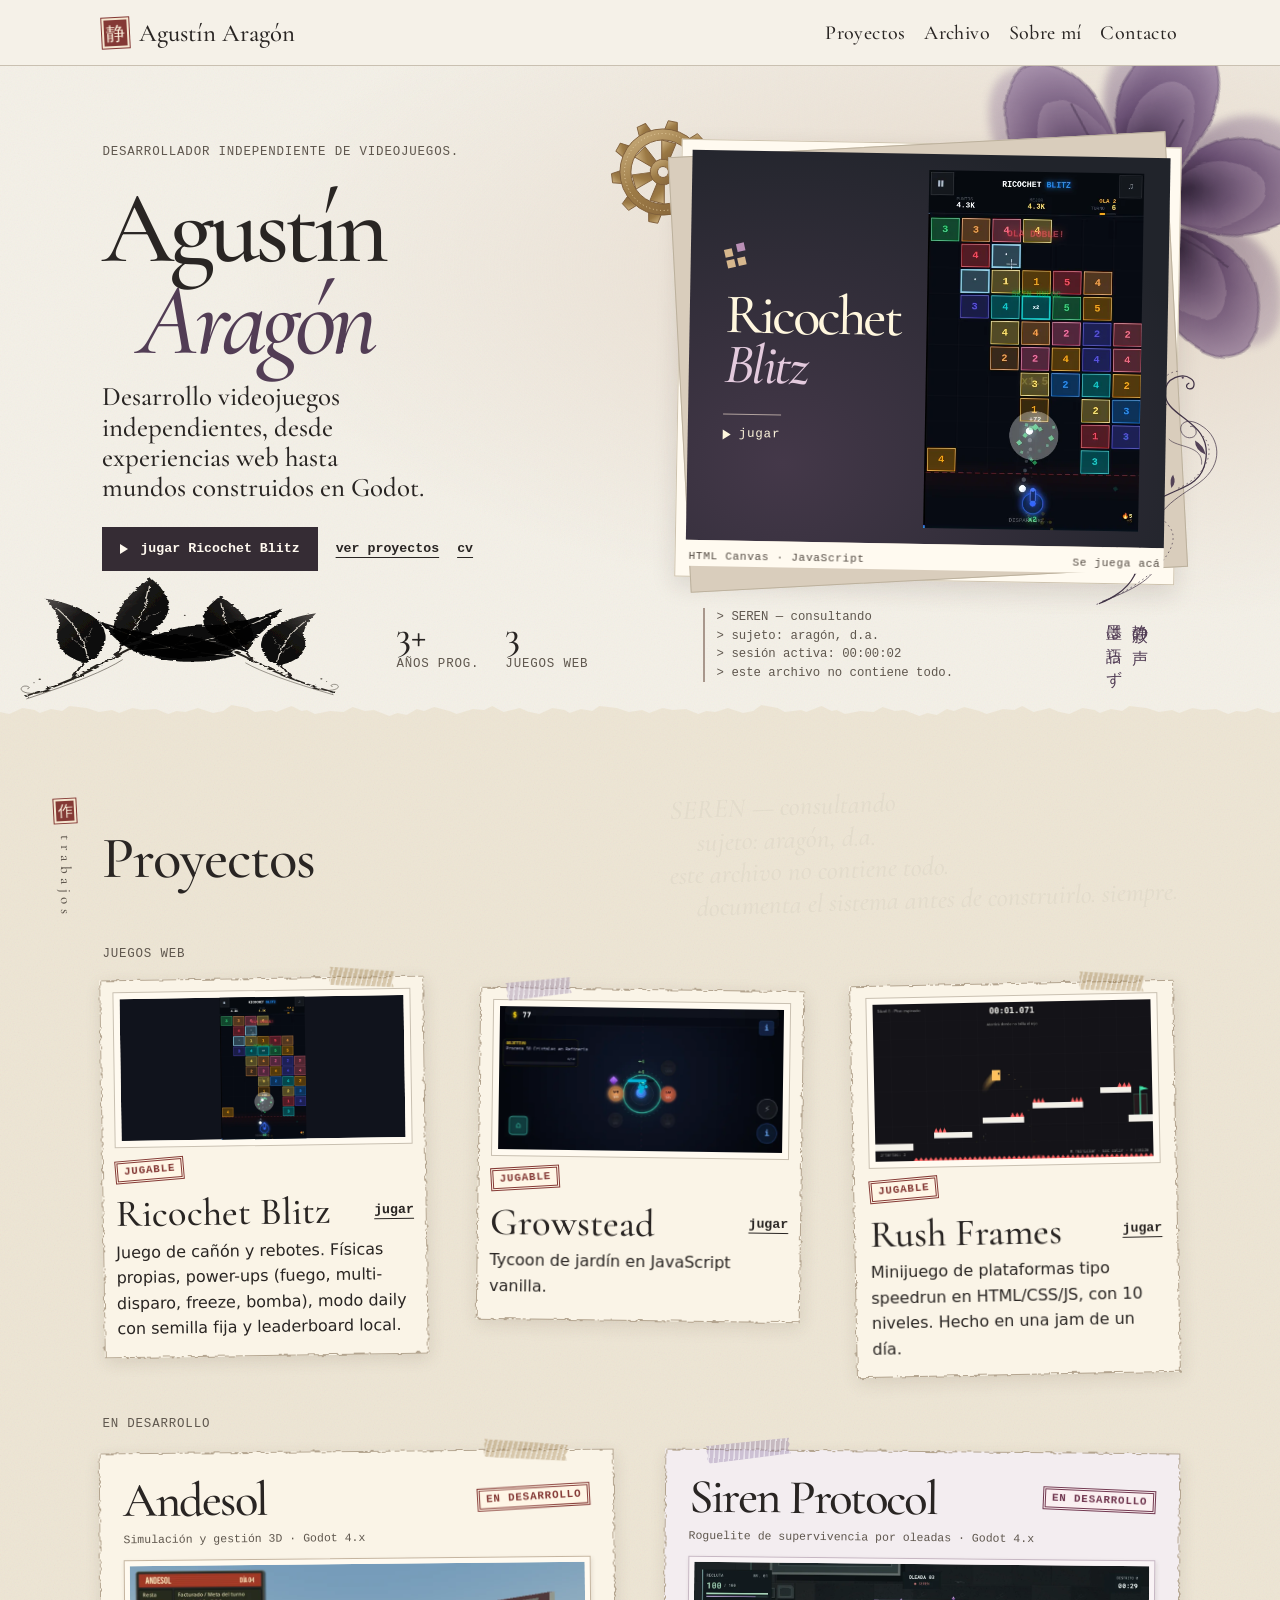
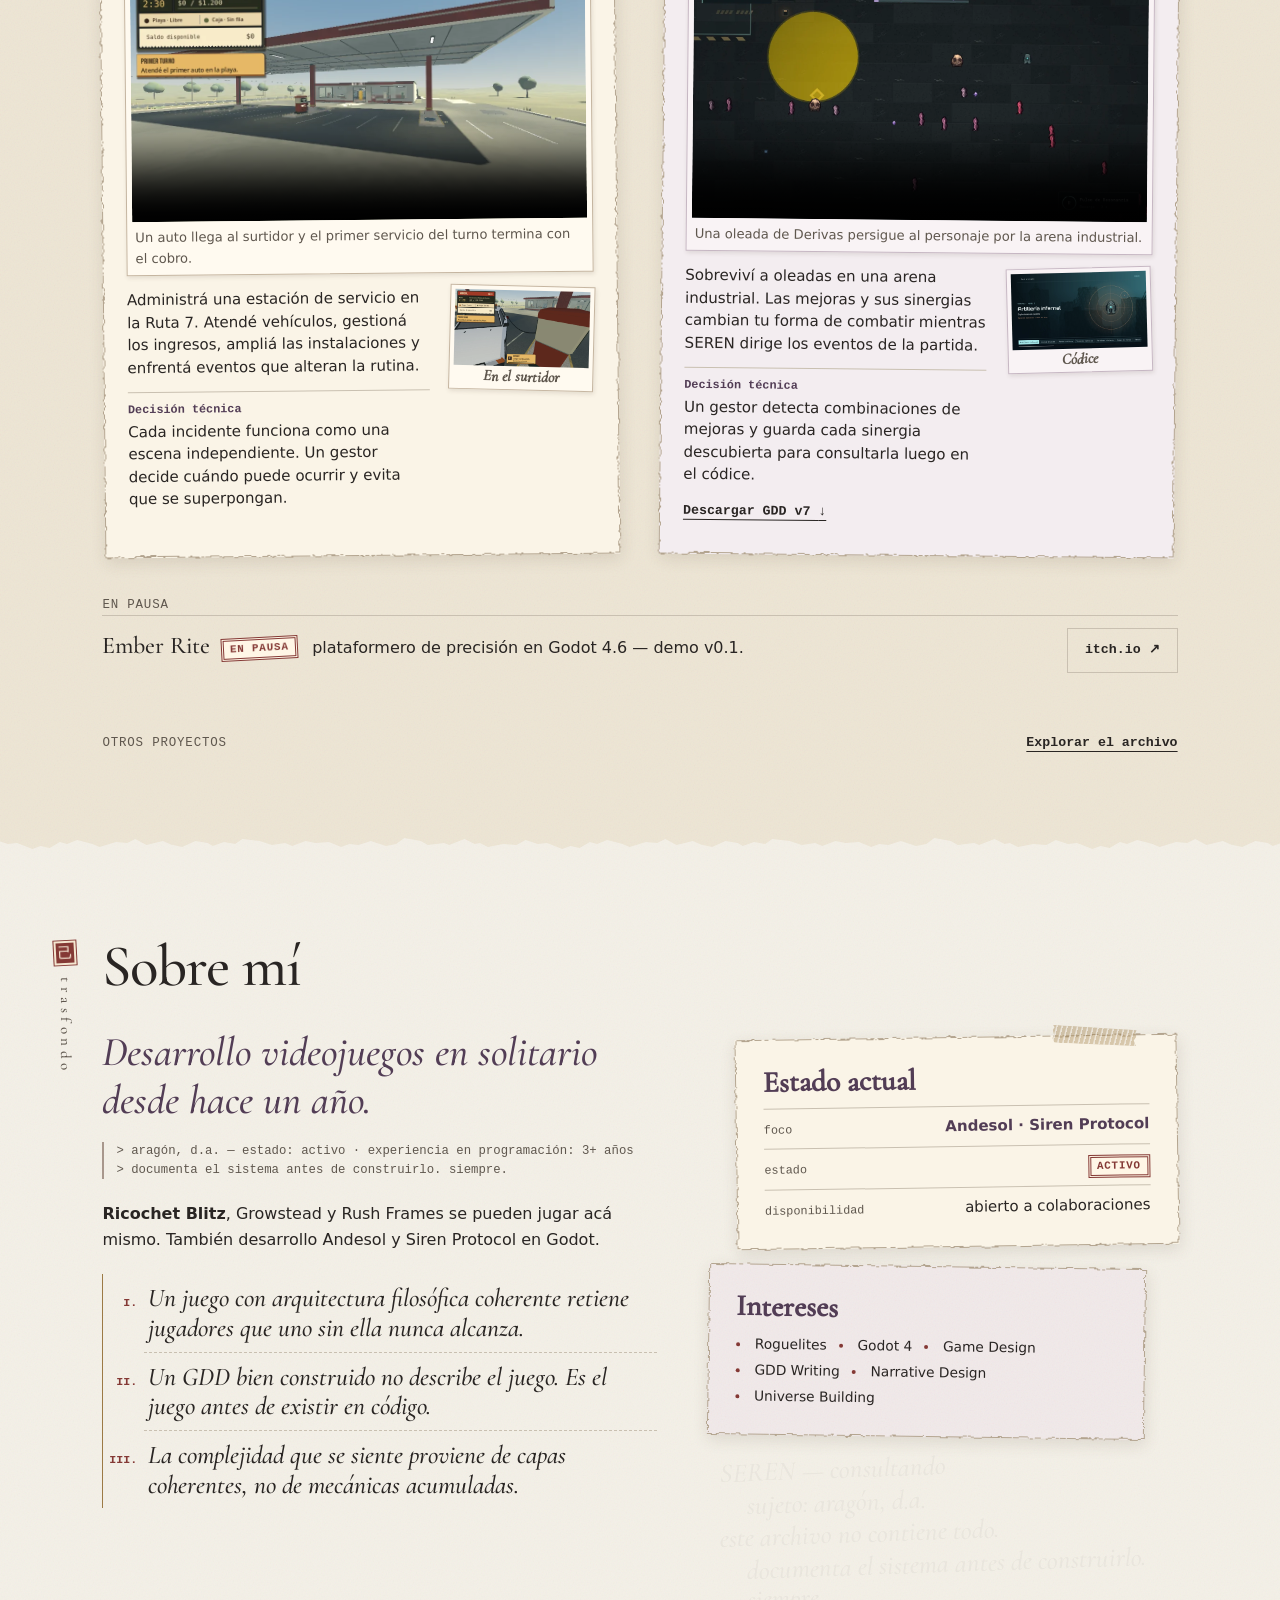
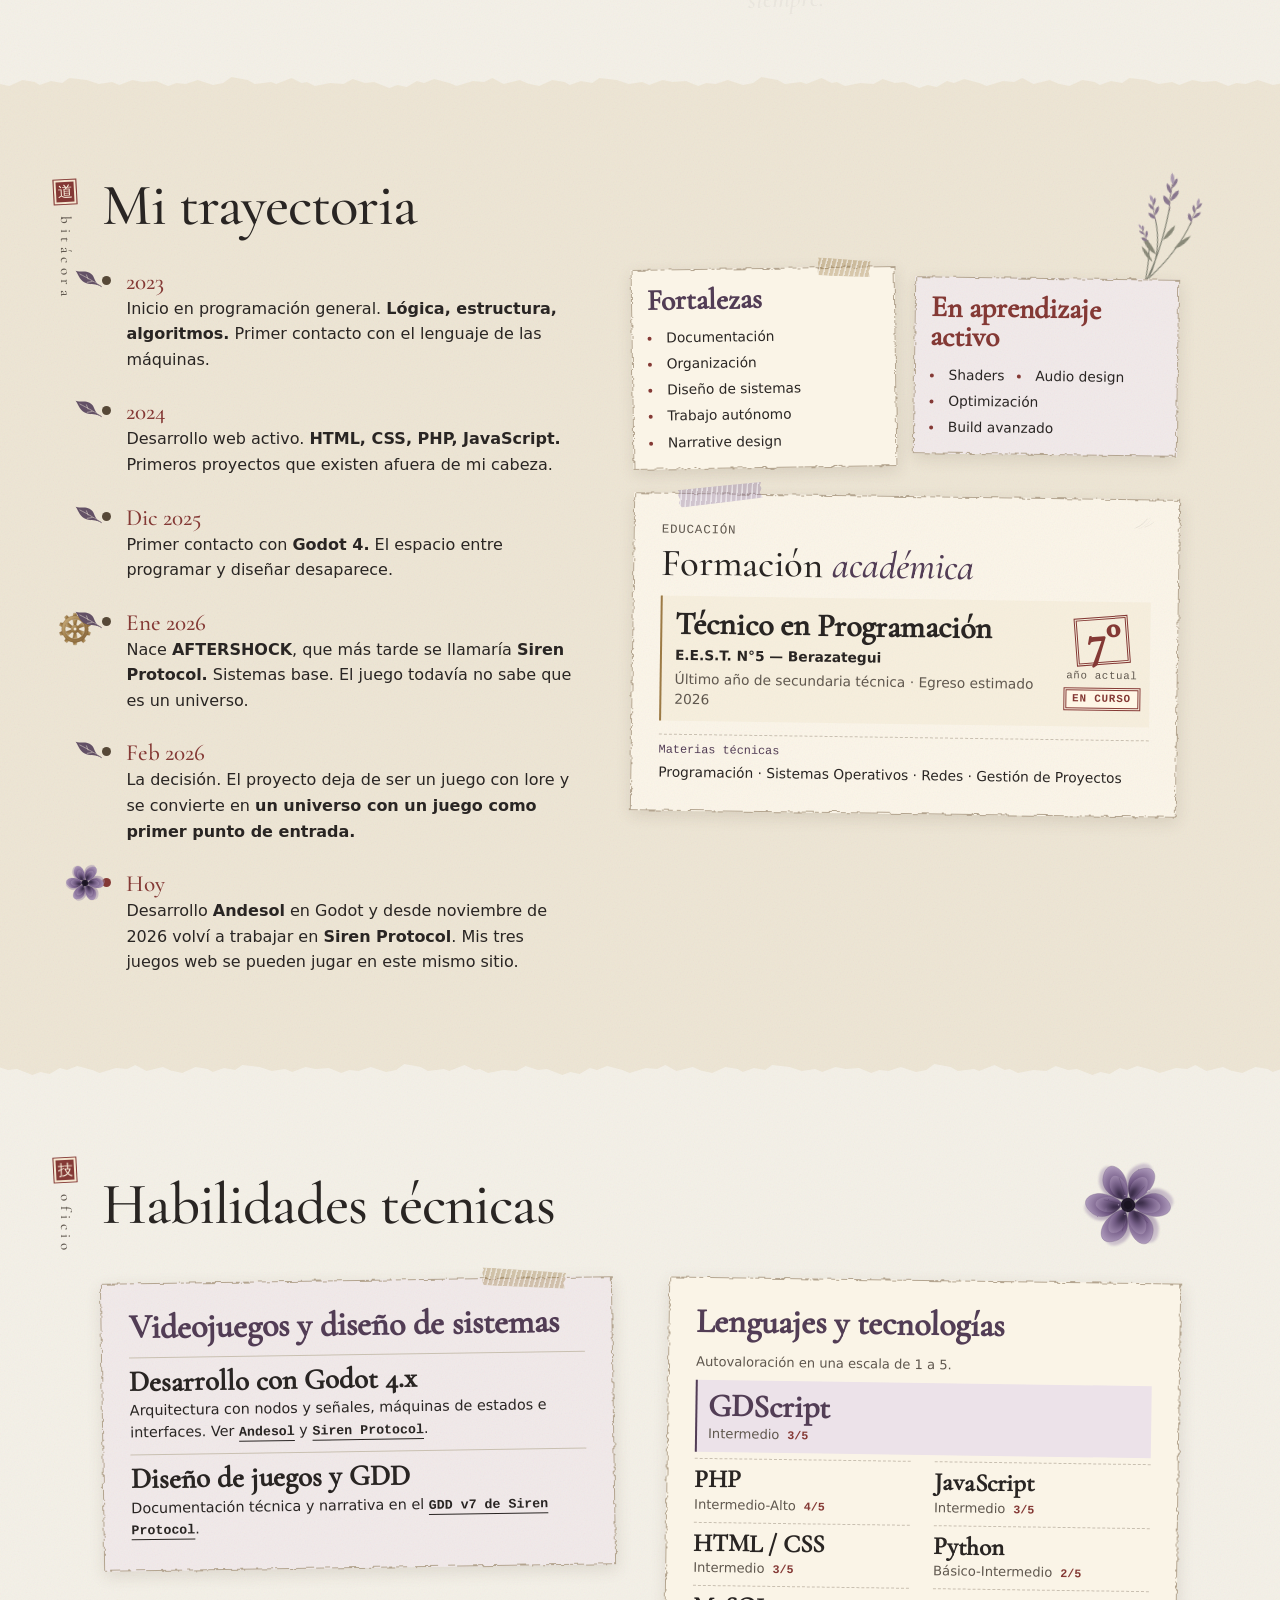
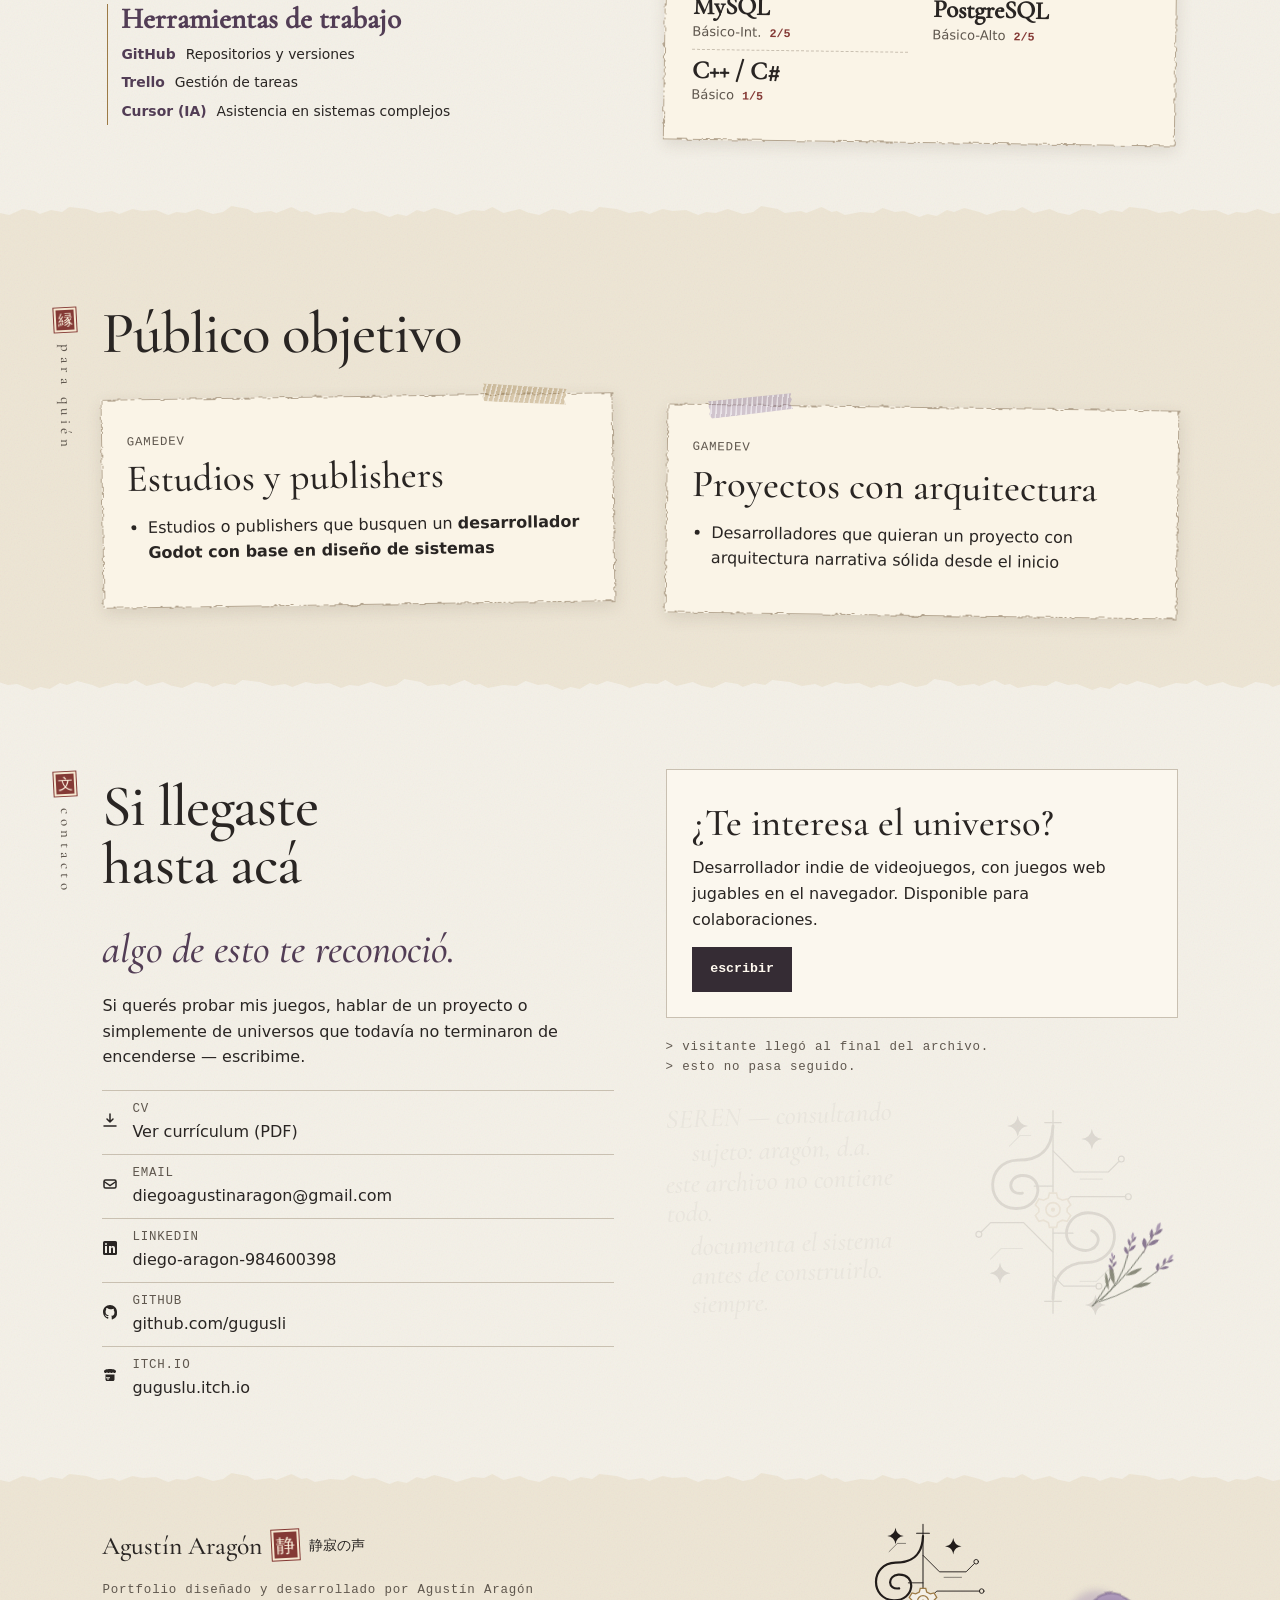
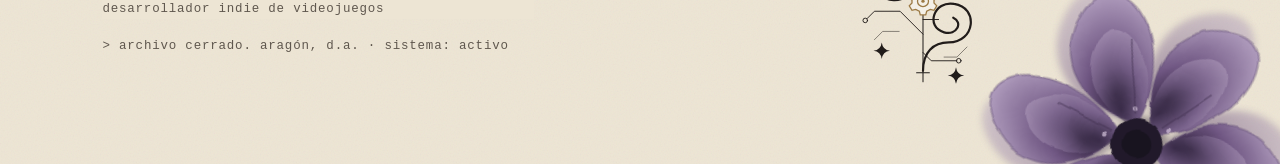
==== commit fc66082c: "Actualizar proyectos, archivo y animaciones del portfolio" ====
--- a/index.html
+++ b/index.html
@@ -95,15 +95,10 @@
     <a class="wordmark" href="#inicio"><span class="seal" lang="ja" aria-hidden="true">静</span>Agustín Aragón</a>
     <button type="button" class="nav-burger" aria-label="Abrir menú" aria-expanded="false" aria-controls="menu-principal" hidden><span></span><span></span></button>
     <nav id="menu-principal" class="nav-links" aria-label="Navegación principal">
-      <a href="#inicio">inicio</a>
-      <a href="#proyectos">proyectos</a>
-      <a href="#sobre">sobre</a>
-      <a href="#trayectoria">trayectoria</a>
-      <a href="#formacion">formación</a>
-      <a href="#skills">skills</a>
-      <a href="#publico">público</a>
-      <a href="#contacto">contacto</a>
-      <a href="archivo.html">archivo</a>
+      <a href="#proyectos">Proyectos</a>
+      <a href="archivo.html">Archivo</a>
+      <a href="#sobre">Sobre mí</a>
+      <a href="#contacto">Contacto</a>
     </nav>
   </div>
 </header>
@@ -174,58 +169,8 @@
         <span>documenta el sistema antes de construirlo. siempre.</span>
       </div>
     </div>
-    <section aria-labelledby="proyectos-activos">
-      <h3 class="sec-label" id="proyectos-activos">En desarrollo</h3>
-      <div class="active-grid">
-        <article class="active-project active-project--andesol pasted" id="gasolineria" aria-labelledby="andesol-title">
-          <header>
-            <div class="active-project-heading">
-              <h4 id="andesol-title">Andesol</h4>
-              <span class="pc-st development-stamp">EN DESARROLLO</span>
-            </div>
-            <p class="active-project-meta">Simulación y gestión 3D · <span>Godot 4.x</span></p>
-          </header>
-          <figure class="active-print">
-            <img src="assets/portfolio/andesol-estacion.webp" alt="La estación Andesol junto a la ruta, con el minimercado y un auto junto a los surtidores." width="1280" height="720" loading="lazy" decoding="async">
-          </figure>
-          <div class="active-project-details">
-            <p>Administrá una estación de servicio en la Ruta 7. Atendé vehículos, gestioná los ingresos, ampliá las instalaciones y enfrentá eventos que alteran la rutina.</p>
-            <figure class="active-print active-print--detail">
-              <a href="assets/portfolio/andesol-surtidor.webp" aria-label="Ampliar la captura del surtidor de Andesol">
-                <img src="assets/portfolio/andesol-surtidor.webp" alt="Un auto junto a un surtidor de Andesol, listo para cargar combustible." width="896" height="504" loading="lazy" decoding="async">
-              </a>
-              <figcaption>En el surtidor</figcaption>
-            </figure>
-          </div>
-        </article>
-        <article class="active-project active-project--siren pasted" id="siren-protocol" aria-labelledby="siren-protocol-title">
-          <header>
-            <div class="active-project-heading">
-              <h4 id="siren-protocol-title">Siren Protocol</h4>
-              <span class="pc-st development-stamp">EN DESARROLLO</span>
-            </div>
-            <p class="active-project-meta">Roguelite de supervivencia por oleadas · <span>Godot 4.x</span></p>
-          </header>
-          <figure class="active-print">
-            <img src="assets/portfolio/siren-combate.webp" alt="Una oleada de Derivas rodea al personaje en una arena industrial de Siren Protocol." width="1280" height="720" loading="lazy" decoding="async">
-          </figure>
-          <div class="active-project-details">
-            <div>
-              <p>Sobreviví a oleadas en una arena industrial. Las mejoras y sus sinergias cambian tu forma de combatir mientras SEREN dirige los eventos de la partida.</p>
-              <a href="assets/Siren_Protocol_GDD_v7.docx" download class="text-link active-gdd">Descargar GDD v7 <span aria-hidden="true">↓</span></a>
-            </div>
-            <figure class="active-print active-print--detail">
-              <a href="assets/portfolio/siren-codice.webp" aria-label="Ampliar la captura del Códice de Siren Protocol">
-                <img src="assets/portfolio/siren-codice.webp" alt="Entrada Artillería infernal del Códice de Siren Protocol." width="896" height="504" loading="lazy" decoding="async">
-              </a>
-              <figcaption>Códice</figcaption>
-            </figure>
-          </div>
-        </article>
-      </div>
-    </section>
     <section aria-labelledby="proyectos-web">
-      <h3 class="sec-label catalogue-label" id="proyectos-web">Juegos web</h3>
+      <h3 class="sec-label" id="proyectos-web">Juegos web</h3>
       <div class="playable-grid">
         <article class="game-card pasted" id="ricochet-blitz" data-game="ricochet">
           <a class="still" href="assets/juegos/ricochet/index.html" data-play="ricochet" aria-label="Jugar Ricochet Blitz"><img src="assets/portfolio/ricochet.webp" loading="lazy" alt="El tablero de bloques de una partida de Ricochet Blitz." width="420" height="700"></a>
@@ -247,6 +192,72 @@
         </article>
       </div>
     </section>
+    <section class="development-projects" aria-labelledby="proyectos-activos">
+      <h3 class="sec-label" id="proyectos-activos">En desarrollo</h3>
+      <div class="active-grid">
+        <article class="active-project active-project--andesol pasted" id="gasolineria" aria-labelledby="andesol-title">
+          <header>
+            <div class="active-project-heading">
+              <h4 id="andesol-title">Andesol</h4>
+              <span class="pc-st development-stamp">EN DESARROLLO</span>
+            </div>
+            <p class="active-project-meta">Simulación y gestión 3D · <span>Godot 4.x</span></p>
+          </header>
+          <figure class="active-print">
+            <video controls preload="none" playsinline poster="assets/portfolio/andesol-estacion.webp?v=95805423" width="960" height="540" aria-label="Partida de Andesol">
+              <source src="assets/portfolio/andesol-jugabilidad.mp4" type="video/mp4">
+              <a href="assets/portfolio/andesol-jugabilidad.mp4">Ver el video de Andesol</a>
+            </video>
+            <figcaption>Un auto llega al surtidor y el primer servicio del turno termina con el cobro.</figcaption>
+          </figure>
+          <div class="active-project-details">
+            <div>
+              <p>Administrá una estación de servicio en la Ruta 7. Atendé vehículos, gestioná los ingresos, ampliá las instalaciones y enfrentá eventos que alteran la rutina.</p>
+              <dl class="project-facts">
+                <div><dt>Decisión técnica</dt><dd>Cada incidente funciona como una escena independiente. Un gestor decide cuándo puede ocurrir y evita que se superpongan.</dd></div>
+              </dl>
+            </div>
+            <figure class="active-print active-print--detail">
+              <a href="assets/portfolio/andesol-surtidor.webp?v=31c585a0" aria-label="Ampliar la captura del surtidor de Andesol">
+                <img src="assets/portfolio/andesol-surtidor.webp?v=31c585a0" alt="La manguera del surtidor de Andesol conectada a un auto y el aviso para empezar la carga." width="960" height="540" loading="lazy" decoding="async">
+              </a>
+              <figcaption>En el surtidor</figcaption>
+            </figure>
+          </div>
+        </article>
+        <article class="active-project active-project--siren pasted" id="siren-protocol" aria-labelledby="siren-protocol-title">
+          <header>
+            <div class="active-project-heading">
+              <h4 id="siren-protocol-title">Siren Protocol</h4>
+              <span class="pc-st development-stamp">EN DESARROLLO</span>
+            </div>
+            <p class="active-project-meta">Roguelite de supervivencia por oleadas · <span>Godot 4.x</span></p>
+          </header>
+          <figure class="active-print">
+            <video controls preload="none" playsinline poster="assets/portfolio/siren-combate.webp" width="960" height="540" aria-label="Partida de Siren Protocol">
+              <source src="assets/portfolio/siren-jugabilidad.mp4" type="video/mp4">
+              <a href="assets/portfolio/siren-jugabilidad.mp4">Ver el video de Siren Protocol</a>
+            </video>
+            <figcaption>Una oleada de Derivas persigue al personaje por la arena industrial.</figcaption>
+          </figure>
+          <div class="active-project-details">
+            <div>
+              <p>Sobreviví a oleadas en una arena industrial. Las mejoras y sus sinergias cambian tu forma de combatir mientras SEREN dirige los eventos de la partida.</p>
+              <dl class="project-facts">
+                <div><dt>Decisión técnica</dt><dd>Un gestor detecta combinaciones de mejoras y guarda cada sinergia descubierta para consultarla luego en el códice.</dd></div>
+              </dl>
+              <a href="assets/Siren_Protocol_GDD_v7.docx" download class="text-link active-gdd">Descargar GDD v7 <span aria-hidden="true">↓</span></a>
+            </div>
+            <figure class="active-print active-print--detail">
+              <a href="assets/portfolio/siren-codice.webp" aria-label="Ampliar la captura del Códice de Siren Protocol">
+                <img src="assets/portfolio/siren-codice.webp" alt="Entrada Artillería infernal del Códice de Siren Protocol." width="896" height="504" loading="lazy" decoding="async">
+              </a>
+              <figcaption>Códice</figcaption>
+            </figure>
+          </div>
+        </article>
+      </div>
+    </section>
     <section class="pausa" aria-labelledby="proyectos-pausa">
       <h3 class="sec-label" id="proyectos-pausa">En pausa</h3>
       <div class="pausa-item">
@@ -257,35 +268,6 @@
     </section>
 
     <div class="archive-entry"><div class="sec-label">otros proyectos</div><a class="text-link" href="archivo.html">Explorar el archivo</a></div>
-    <div class="pgrid">
-      <div class="pc pasted">
-        <div class="pc-head">
-          <h3 class="pc-title">QuickReply IA</h3>
-          <span class="pc-st">personal</span>
-        </div>
-        <div class="pc-thumb">
-          <img src="assets/portfolio/quickreply.webp" alt="QuickReply IA — interfaz principal" width="840" height="316" loading="lazy">
-        </div>
-        <p class="pc-desc">Plataforma freemium de generación de respuestas con IA. Rol: diseño de interfaz, desarrollo frontend y mantenimiento del sitio.</p>
-        <div class="chips">
-          <span class="chip">HTML</span><span class="chip">CSS</span>
-          <span class="chip">JavaScript</span><span class="chip">PostgreSQL</span>
-        </div>
-        <a href="https://quickreply-ia.com" target="_blank" rel="noopener noreferrer" class="btn btn-s" aria-label="Ver sitio de QuickReply IA">ver sitio →</a>
-      </div>
-
-      <div class="pc pasted">
-        <div class="pc-head">
-          <h3 class="pc-title">Sistema de Gestión de Alumnos</h3>
-          <span class="pc-st">escolar</span>
-        </div>
-        <p class="pc-desc">Aplicación web para registro, consulta y administración de alumnos. Desarrollado en equipo como proyecto técnico de 6° año en la E.E.S.T. N°5.</p>
-        <div class="chips">
-          <span class="chip">HTML</span><span class="chip">CSS</span>
-          <span class="chip">JavaScript</span><span class="chip">PHP</span><span class="chip">MySQL</span>
-        </div>
-      </div>
-    </div>
   </div>
 </section>
 <section id="sobre" aria-labelledby="sobre-title">
@@ -383,10 +365,6 @@
               <dt>Materias técnicas</dt>
               <dd>Programación · Sistemas Operativos · Redes · Gestión de Proyectos</dd>
             </div>
-            <div>
-              <dt>Proyecto destacado</dt>
-              <dd>Sistema de Gestión de Alumnos — HTML, CSS, JS, PHP, MySQL</dd>
-            </div>
           </dl>
         </article>
       </div>
@@ -399,7 +377,6 @@
     <div class="skill-heading">
       <div>
         <h2 class="sec-title" id="skills-title">Habilidades <em>técnicas</em></h2>
-        <p class="skill-scale">Niveles de autovaloración en una escala de 1 a 5.</p>
       </div>
       <img src="assets/portfolio/flor.svg" alt="" aria-hidden="true" loading="lazy" width="100" height="100">
     </div>
@@ -408,17 +385,16 @@
         <h3 class="sk-cat" id="gamedev-title">Videojuegos y diseño de sistemas</h3>
         <div class="sk-item">
           <h4 class="sk-name">Desarrollo con Godot 4.x</h4>
-          <p class="skill-level">Intermedio <span>3/5</span></p>
-          <p class="sk-note">Arquitectura de sistemas con nodos y señales, máquinas de estados, interfaces completas y directores de IA.</p>
+          <p class="sk-note">Arquitectura con nodos y señales, máquinas de estados e interfaces. Ver <a class="text-link" href="#gasolineria">Andesol</a> y <a class="text-link" href="#siren-protocol">Siren Protocol</a>.</p>
         </div>
         <div class="sk-item">
           <h4 class="sk-name">Diseño de juegos y GDD</h4>
-          <p class="skill-level">Intermedio-Alto <span>4/5</span></p>
-          <p class="sk-note">Documentación técnica y narrativa en el GDD v7 de unas 2.000 líneas, con lore bilingüe y arquitectura filosófica.</p>
+          <p class="sk-note">Documentación técnica y narrativa en el <a class="text-link" href="assets/Siren_Protocol_GDD_v7.docx" download>GDD v7 de Siren Protocol</a>.</p>
         </div>
       </section>
       <section class="pasted language-sheet" aria-labelledby="lenguajes-title">
         <h3 class="sk-cat" id="lenguajes-title">Lenguajes y tecnologías</h3>
+        <p class="skill-scale">Autovaloración en una escala de 1 a 5.</p>
         <dl class="lang-list">
           <div class="lang-row lang-main"><dt>GDScript</dt><dd class="skill-level">Intermedio <span>3/5</span></dd></div>
           <div class="lang-row"><dt>PHP</dt><dd class="skill-level">Intermedio-Alto <span>4/5</span></dd></div>
--- a/style-tinta.css
+++ b/style-tinta.css
@@ -401,7 +401,7 @@
   font-size: clamp(40px, 4.4vw, 65px);
   margin: 12px 0;
 }
-.catalogue-label,
+.development-projects,
 .archive-entry,
 .pausa {
   margin-top: 40px;
@@ -1249,6 +1249,10 @@
   margin-bottom: 7px;
 }
 
+.language-sheet .skill-scale {
+  margin-bottom: 8px;
+}
+
 .skill-scale,
 .skill-level {
   color: var(--muted);
@@ -1456,8 +1460,17 @@
   background: #f9f3f5;
 }
 
-.active-print img {
+.active-print img,
+.active-print video {
+  display: block;
   width: 100%;
+  height: auto;
+}
+
+.active-print > video + figcaption {
+  padding: 5px 3px 1px;
+  color: var(--muted);
+  font-size: .82rem;
 }
 
 .active-project-details {
@@ -1468,6 +1481,23 @@
   margin-top: 13px;
   font-size: .94rem;
   line-height: 1.5;
+}
+
+.project-facts {
+  display: grid;
+  gap: 8px;
+  margin: 12px 0 0;
+  padding-top: 9px;
+  border-top: 1px solid var(--line);
+}
+
+.project-facts dt {
+  color: var(--v);
+  font: 600 .74rem/1.45 var(--mono);
+}
+
+.project-facts dd {
+  margin: 2px 0 0;
 }
 
 .active-print--detail {
@@ -1557,7 +1587,8 @@
 }
 
 .game-stamp,
-.pause-stamp {
+.pause-stamp,
+.played-stamp {
   position: relative;
 }
 
@@ -1747,7 +1778,11 @@
   grid-template-columns: repeat(3, minmax(0, 1fr));
 }
 
-.robi figcaption {
+.archive-print > a {
+  display: block;
+}
+
+.archive-print figcaption {
   padding: 6px 2px 2px;
   color: var(--muted);
   font: .79rem/1.4 var(--mono);
@@ -1759,6 +1794,10 @@
   margin-top: clamp(26px, 4vw, 52px);
 }
 
+#personales .archive-projects {
+  margin-bottom: clamp(24px, 4vw, 44px);
+}
+
 .archive-projects article {
   width: min(100%, 880px);
   grid-template-columns: minmax(0, 1fr) minmax(0, 1.1fr);
@@ -1785,6 +1824,32 @@
   right: 9%;
   left: auto;
   transform: rotate(4deg);
+}
+
+.project-walkthrough {
+  margin: 12px 0;
+  padding-block: 7px;
+  border-block: 1px solid var(--line);
+}
+
+.project-walkthrough summary {
+  padding-block: 3px;
+  color: var(--v);
+  cursor: pointer;
+}
+
+.project-walkthrough p {
+  margin: 8px 0 4px;
+  font-weight: 600;
+}
+
+.project-walkthrough ol {
+  margin: 0 0 4px;
+  padding-inline-start: 1.35em;
+}
+
+.project-walkthrough li + li {
+  margin-top: 4px;
 }
 
 .archive-print {
@@ -2285,7 +2350,7 @@
   width: 100%;
   height: 100%;
   z-index: 0;
-  opacity: .5;
+  opacity: .34;
   pointer-events: none;
 }
 
@@ -2337,7 +2402,7 @@
     width: 100%;
     height: 100%;
     pointer-events: none;
-    animation: intro-finish 990ms steps(1, end) both;
+    animation: intro-finish 720ms steps(1, end) both;
   }
 
   .intro-active .intro-drop {
@@ -2346,15 +2411,15 @@
 
   .intro-active .intro-bloom {
     transform-origin: 0 0;
-    animation: intro-bloom 900ms cubic-bezier(.215, .61, .355, 1) 90ms both;
+    animation: intro-bloom 630ms cubic-bezier(.215, .61, .355, 1) 90ms both;
   }
 
   .intro-active .intro-contours {
-    animation: intro-contours 900ms linear 90ms both;
+    animation: intro-contours 630ms linear 90ms both;
   }
 
   .intro-active .seren-prompt {
-    animation: intro-type 400ms steps(21, end) 330ms both;
+    animation: intro-type 330ms steps(21, end) 250ms both;
   }
 }
 
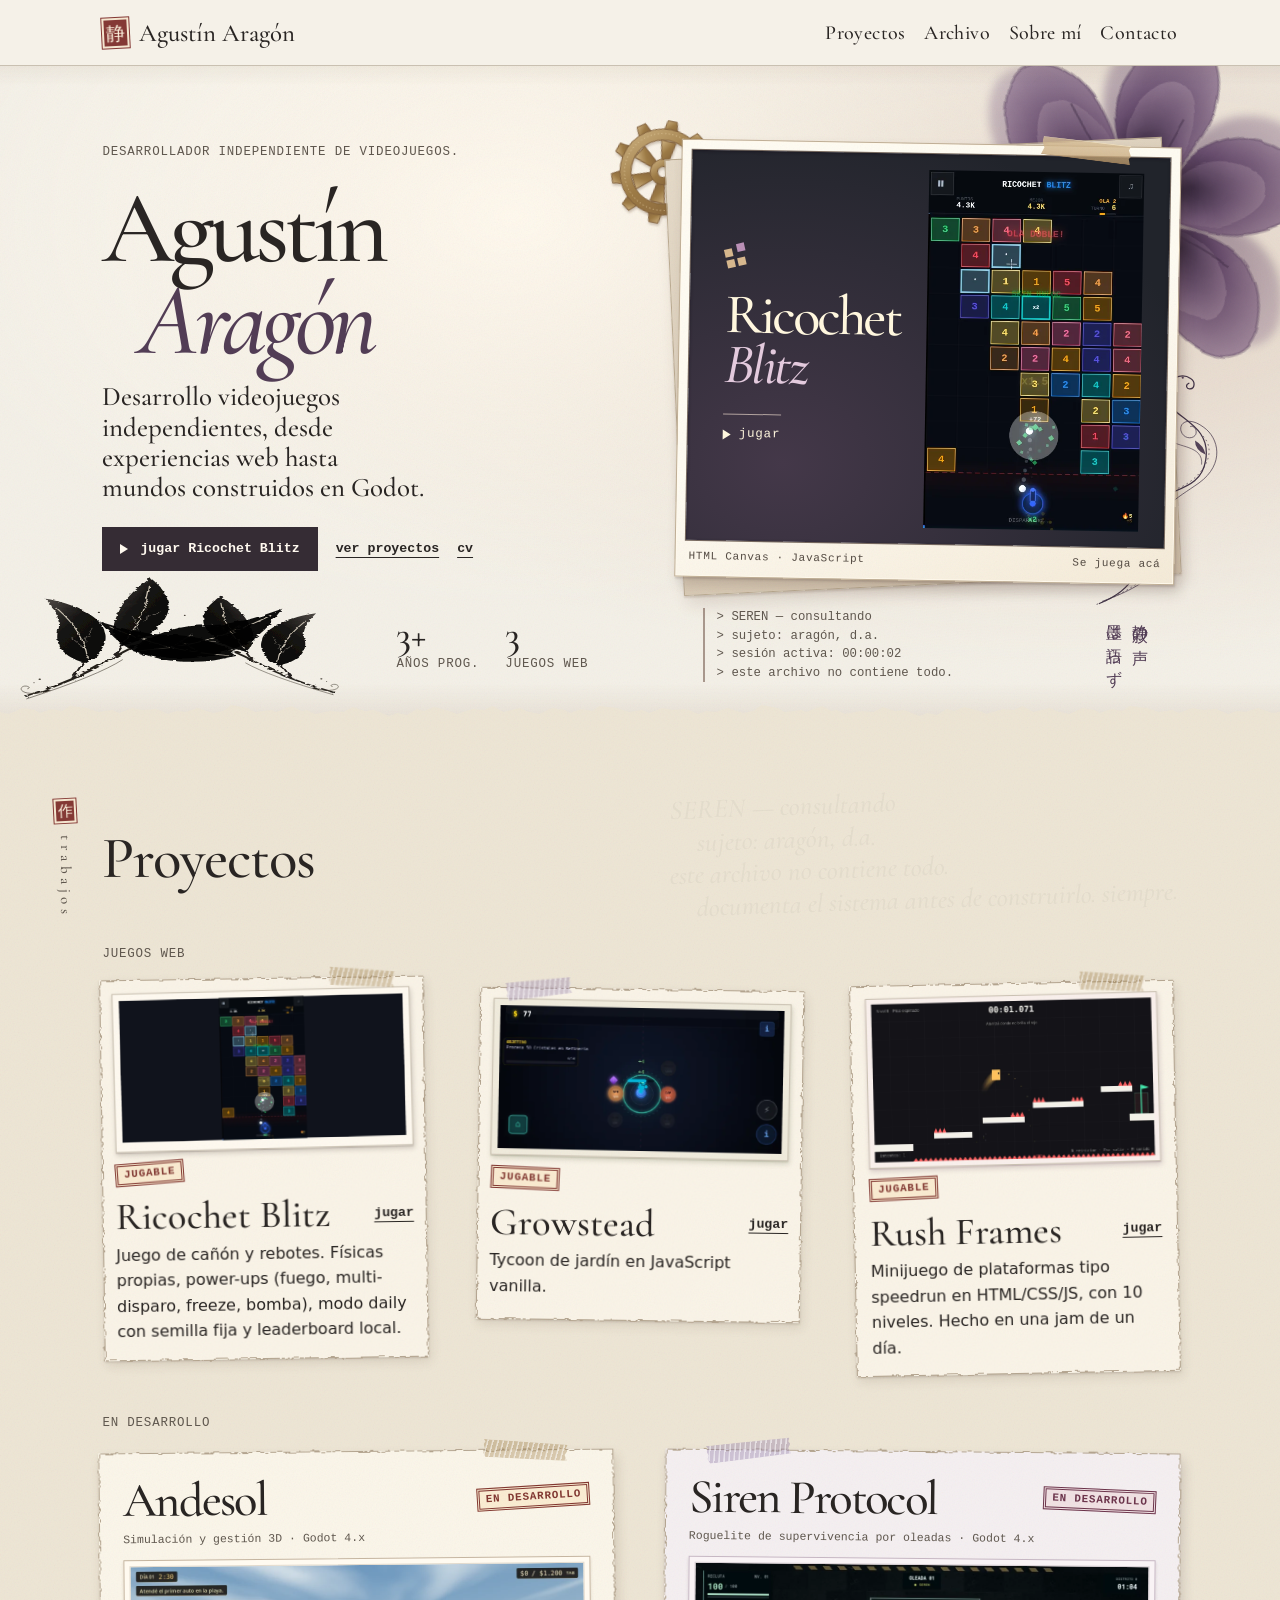
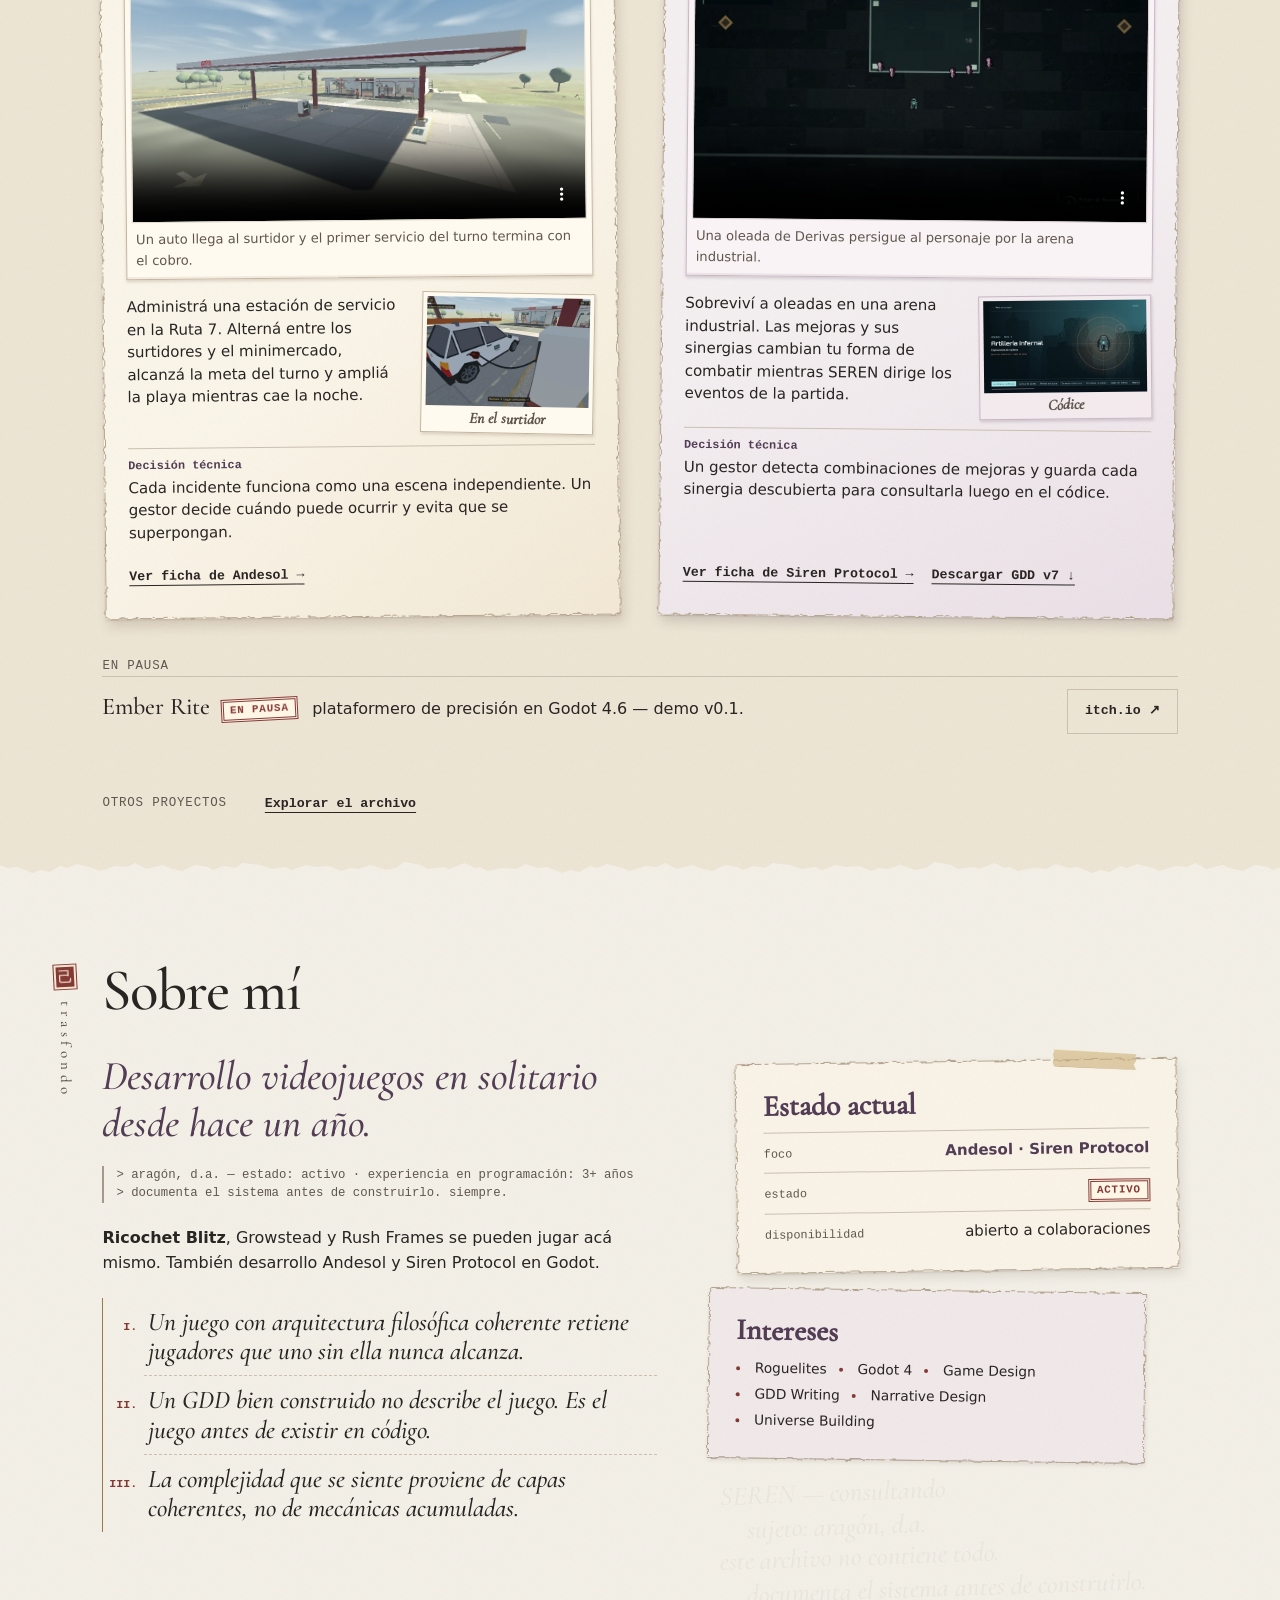
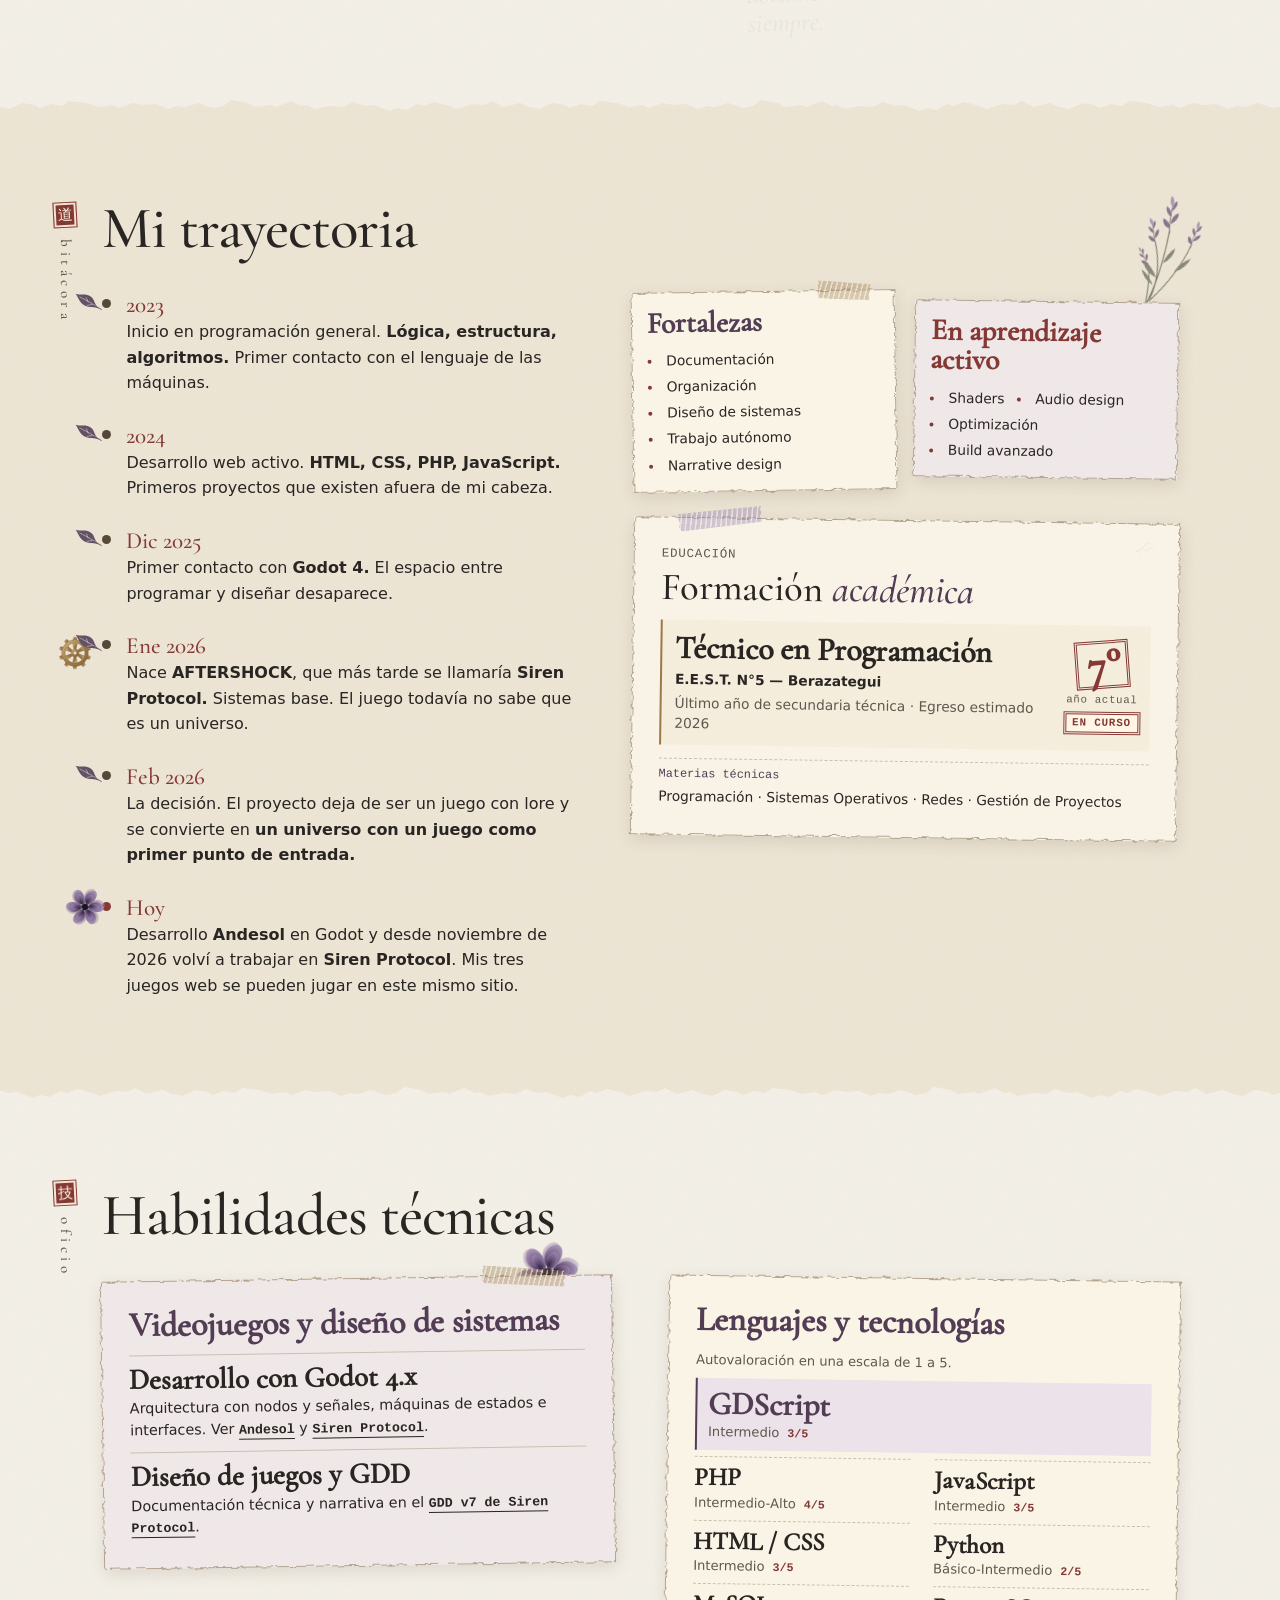
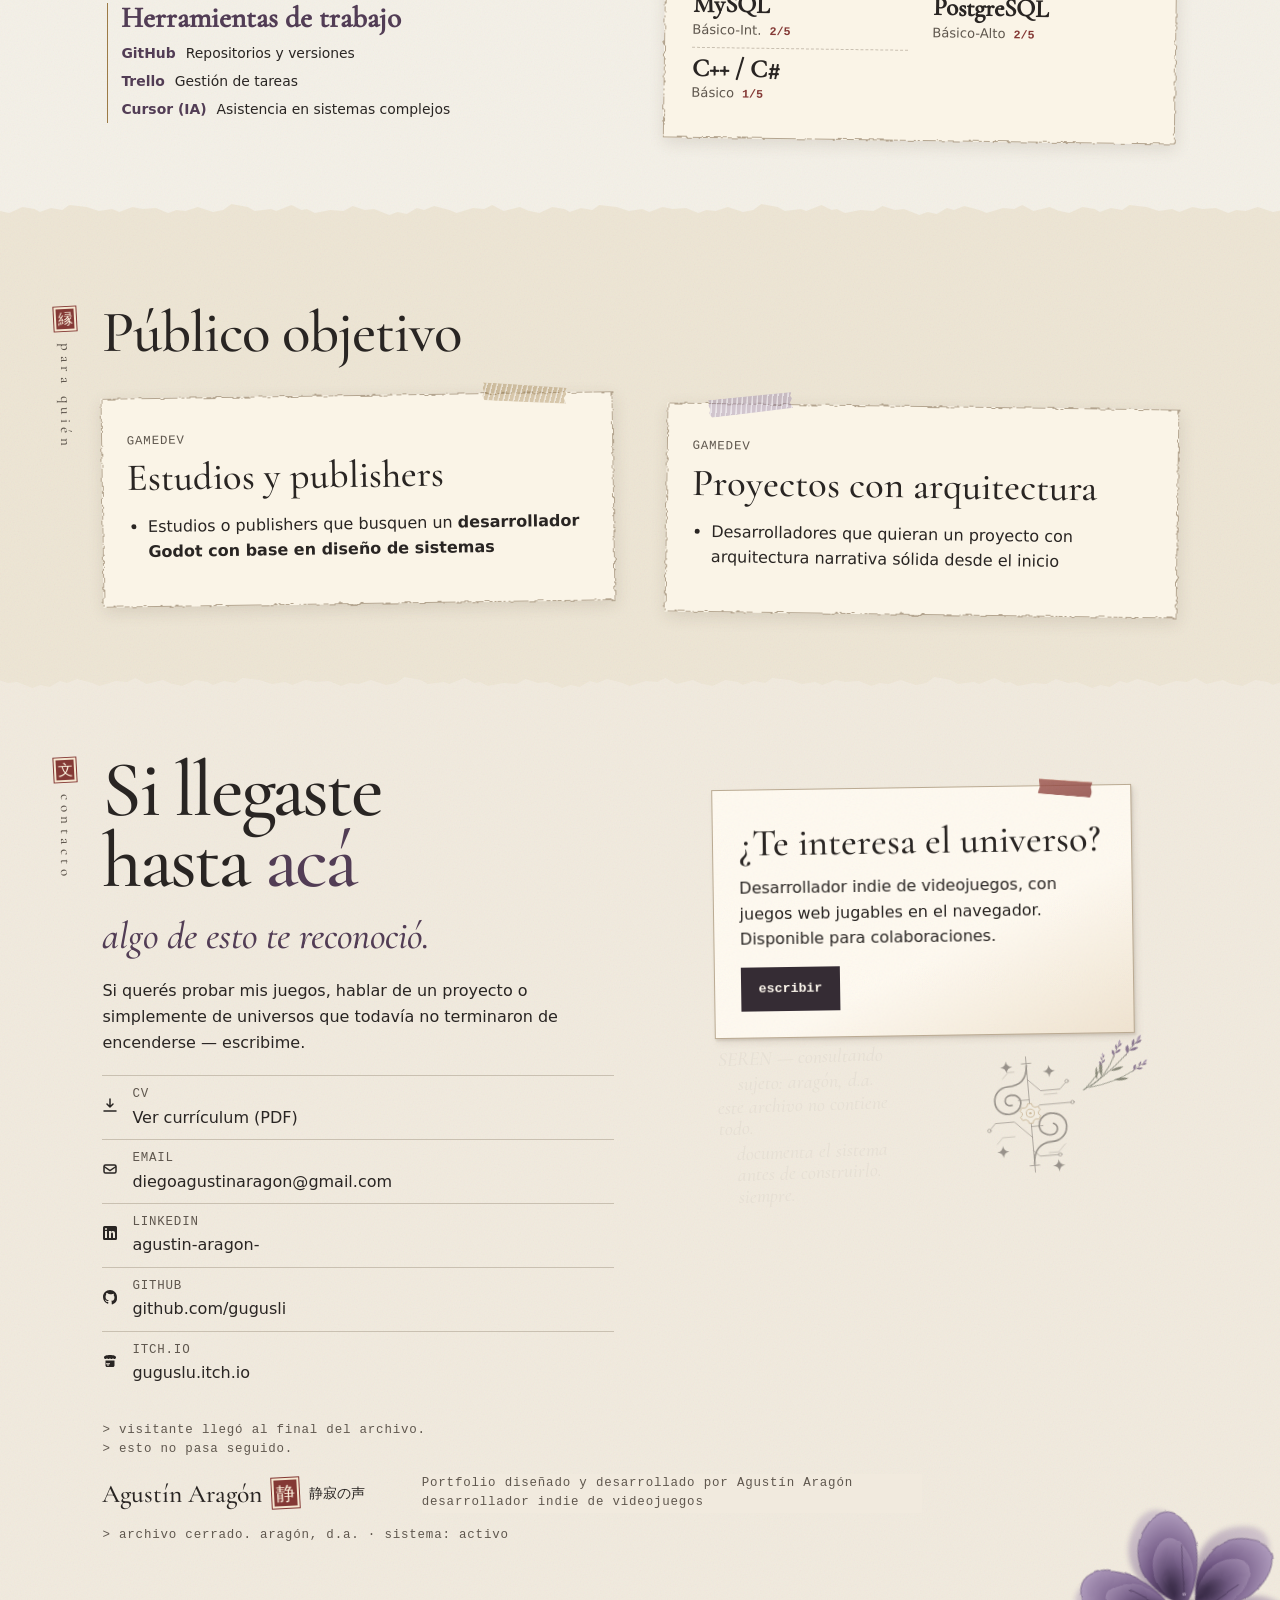
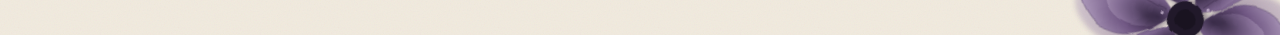
==== commit 46111670: "Finalizar bloques 5A y 5B-R2 e integrar CV definitivo" ====
--- a/index.html
+++ b/index.html
@@ -203,26 +203,27 @@
             </div>
             <p class="active-project-meta">Simulación y gestión 3D · <span>Godot 4.x</span></p>
           </header>
-          <figure class="active-print">
-            <video controls preload="none" playsinline poster="assets/portfolio/andesol-estacion.webp?v=95805423" width="960" height="540" aria-label="Partida de Andesol">
-              <source src="assets/portfolio/andesol-jugabilidad.mp4" type="video/mp4">
-              <a href="assets/portfolio/andesol-jugabilidad.mp4">Ver el video de Andesol</a>
+          <figure class="active-print active-print--feature">
+            <video controls preload="none" playsinline poster="assets/portfolio/andesol-estacion.webp?v=db539a76" width="960" height="540" aria-label="Partida de Andesol">
+              <source src="assets/portfolio/andesol-jugabilidad.mp4?v=4eb104c4" type="video/mp4">
+              <a href="assets/portfolio/andesol-jugabilidad.mp4?v=4eb104c4">Ver el video de Andesol</a>
             </video>
             <figcaption>Un auto llega al surtidor y el primer servicio del turno termina con el cobro.</figcaption>
           </figure>
           <div class="active-project-details">
-            <div>
-              <p>Administrá una estación de servicio en la Ruta 7. Atendé vehículos, gestioná los ingresos, ampliá las instalaciones y enfrentá eventos que alteran la rutina.</p>
-              <dl class="project-facts">
-                <div><dt>Decisión técnica</dt><dd>Cada incidente funciona como una escena independiente. Un gestor decide cuándo puede ocurrir y evita que se superpongan.</dd></div>
-              </dl>
-            </div>
+            <p>Administrá una estación de servicio en la Ruta 7. Alterná entre los surtidores y el minimercado, alcanzá la meta del turno y ampliá la playa mientras cae la noche.</p>
             <figure class="active-print active-print--detail">
-              <a href="assets/portfolio/andesol-surtidor.webp?v=31c585a0" aria-label="Ampliar la captura del surtidor de Andesol">
-                <img src="assets/portfolio/andesol-surtidor.webp?v=31c585a0" alt="La manguera del surtidor de Andesol conectada a un auto y el aviso para empezar la carga." width="960" height="540" loading="lazy" decoding="async">
+              <a href="assets/portfolio/andesol-surtidor.webp?v=f147fa97" aria-label="Ampliar la captura del surtidor de Andesol">
+                <img src="assets/portfolio/andesol-surtidor.webp?v=f147fa97" alt="La manguera del surtidor de Andesol conectada a un auto y el aviso para empezar la carga." width="960" height="540" loading="lazy" decoding="async">
               </a>
               <figcaption>En el surtidor</figcaption>
             </figure>
+            <dl class="project-facts">
+              <div><dt>Decisión técnica</dt><dd>Cada incidente funciona como una escena independiente. Un gestor decide cuándo puede ocurrir y evita que se superpongan.</dd></div>
+            </dl>
+          </div>
+          <div class="active-project-actions">
+            <a class="text-link" href="andesol.html">Ver ficha de Andesol <span aria-hidden="true">→</span></a>
           </div>
         </article>
         <article class="active-project active-project--siren pasted" id="siren-protocol" aria-labelledby="siren-protocol-title">
@@ -233,27 +234,28 @@
             </div>
             <p class="active-project-meta">Roguelite de supervivencia por oleadas · <span>Godot 4.x</span></p>
           </header>
-          <figure class="active-print">
-            <video controls preload="none" playsinline poster="assets/portfolio/siren-combate.webp" width="960" height="540" aria-label="Partida de Siren Protocol">
+          <figure class="active-print active-print--feature">
+            <video controls preload="none" playsinline poster="assets/portfolio/siren-jugabilidad.webp" width="960" height="540" aria-label="Partida de Siren Protocol">
               <source src="assets/portfolio/siren-jugabilidad.mp4" type="video/mp4">
               <a href="assets/portfolio/siren-jugabilidad.mp4">Ver el video de Siren Protocol</a>
             </video>
             <figcaption>Una oleada de Derivas persigue al personaje por la arena industrial.</figcaption>
           </figure>
           <div class="active-project-details">
-            <div>
-              <p>Sobreviví a oleadas en una arena industrial. Las mejoras y sus sinergias cambian tu forma de combatir mientras SEREN dirige los eventos de la partida.</p>
-              <dl class="project-facts">
-                <div><dt>Decisión técnica</dt><dd>Un gestor detecta combinaciones de mejoras y guarda cada sinergia descubierta para consultarla luego en el códice.</dd></div>
-              </dl>
-              <a href="assets/Siren_Protocol_GDD_v7.docx" download class="text-link active-gdd">Descargar GDD v7 <span aria-hidden="true">↓</span></a>
-            </div>
+            <p>Sobreviví a oleadas en una arena industrial. Las mejoras y sus sinergias cambian tu forma de combatir mientras SEREN dirige los eventos de la partida.</p>
             <figure class="active-print active-print--detail">
               <a href="assets/portfolio/siren-codice.webp" aria-label="Ampliar la captura del Códice de Siren Protocol">
                 <img src="assets/portfolio/siren-codice.webp" alt="Entrada Artillería infernal del Códice de Siren Protocol." width="896" height="504" loading="lazy" decoding="async">
               </a>
               <figcaption>Códice</figcaption>
             </figure>
+            <dl class="project-facts">
+              <div><dt>Decisión técnica</dt><dd>Un gestor detecta combinaciones de mejoras y guarda cada sinergia descubierta para consultarla luego en el códice.</dd></div>
+            </dl>
+          </div>
+          <div class="active-project-actions">
+            <a class="text-link" href="siren-protocol.html">Ver ficha de Siren Protocol <span aria-hidden="true">→</span></a>
+            <a href="assets/Siren_Protocol_GDD_v7.docx" download class="text-link">Descargar GDD v7 <span aria-hidden="true">↓</span></a>
           </div>
         </article>
       </div>
@@ -378,7 +380,6 @@
       <div>
         <h2 class="sec-title" id="skills-title">Habilidades <em>técnicas</em></h2>
       </div>
-      <img src="assets/portfolio/flor.svg" alt="" aria-hidden="true" loading="lazy" width="100" height="100">
     </div>
     <div class="sk-grid">
       <section class="pasted skill-focus" aria-labelledby="gamedev-title">
@@ -414,6 +415,7 @@
           <li class="tool-row"><strong>Cursor (IA)</strong><span>Asistencia en sistemas complejos</span></li>
         </ul>
       </section>
+      <img class="skill-flower" src="assets/portfolio/flor.svg" alt="" aria-hidden="true" loading="lazy" decoding="async" width="100" height="100">
     </div>
   </div>
 </section>
@@ -439,12 +441,12 @@
     </div>
   </div>
 </section>
-<section id="contacto">
+<section id="contacto" aria-labelledby="contacto-title">
   <div class="wrap">
     <div class="ct-grid">
       <div>
         <div class="sec-label section-inscription"><span class="seal section-seal" lang="ja" aria-hidden="true">文</span>contacto</div>
-        <h2 class="ct-title">Si llegaste<br>hasta <em>acá</em></h2>
+        <h2 class="ct-title" id="contacto-title">Si llegaste<br>hasta <em>acá</em></h2>
 
         <p class="ct-invitation">algo de esto te reconoció.</p>
 
@@ -457,11 +459,11 @@
           </a>
           <a href="mailto:diegoagustinaragon@gmail.com" class="c-link email-link">
             <div class="c-icon"><svg width="16" height="16" viewBox="0 0 16 16" fill="none"><rect x="2" y="4" width="12" height="8" rx="1.5" stroke="currentColor" stroke-width="1.5"/><path d="M2 5.5l6 4 6-4" stroke="currentColor" stroke-width="1.5"/></svg></div>
-            <div><div class="c-lbl">Email</div><div class="c-val email-label">diegoagustinaragon@gmail.com</div></div>
+            <div><div class="c-lbl">Email</div><div class="c-val email-label">diegoagustinaragon@<wbr>gmail.com</div></div>
           </a>
-          <a href="https://www.linkedin.com/in/diego-aragon-984600398/" target="_blank" rel="noopener noreferrer" class="c-link">
+          <a href="https://www.linkedin.com/in/agustin-aragon-/" target="_blank" rel="noopener noreferrer" class="c-link">
             <div class="c-icon"><svg width="16" height="16" viewBox="0 0 16 16" fill="currentColor"><path d="M2.5 1A1.5 1.5 0 001 2.5v11A1.5 1.5 0 002.5 15h11a1.5 1.5 0 001.5-1.5v-11A1.5 1.5 0 0013.5 1h-11zM5 6v7H3V6h2zm-1-3a1 1 0 110 2 1 1 0 010-2zm3 3h2v.95C9.36 6.37 9.97 6 11 6c1.65 0 2 1.1 2 2.5V13h-2V9c0-.83-.3-1.5-1-1.5s-1 .67-1 1.5v4H7V6z"/></svg></div>
-            <div><div class="c-lbl">LinkedIn</div><div class="c-val">diego-aragon-984600398</div></div>
+            <div><div class="c-lbl">LinkedIn</div><div class="c-val">agustin-aragon-</div></div>
           </a>
           <a href="https://github.com/gugusli" target="_blank" rel="noopener noreferrer" class="c-link">
             <div class="c-icon"><svg width="16" height="16" viewBox="0 0 16 16" fill="currentColor"><path d="M8 1C4.13 1 1 4.13 1 8c0 3.09 2 5.71 4.79 6.64.35.06.48-.15.48-.34 0-.16-.01-.71-.01-1.29-1.76.32-2.21-.43-2.35-.82-.08-.2-.42-.82-.72-.99-.24-.13-.59-.45-.01-.46.55-.01.94.51 1.07.72.63 1.06 1.63.76 2.03.58.06-.46.24-.76.44-.94-1.55-.18-3.18-.78-3.18-3.46 0-.76.27-1.39.72-1.88-.07-.17-.31-.89.07-1.85 0 0 .58-.18 1.92.72A6.64 6.64 0 018 5.13c.6.003 1.19.08 1.75.24 1.34-.91 1.92-.72 1.92-.72.38.97.14 1.68.07 1.85.45.49.72 1.12.72 1.88 0 2.69-1.64 3.28-3.2 3.46.25.22.47.64.47 1.29 0 .94-.01 1.68-.01 1.91 0 .19.13.41.48.34A7.01 7.01 0 0015 8c0-3.87-3.13-7-7-7z"/></svg></div>
@@ -473,17 +475,13 @@
           </a>
         </div>
       </div>
-      <div>
+      <div class="contact-aside">
         <div class="cta-box">
           <h3 class="cta-title">¿Te interesa el universo?</h3>
           <p class="cta-desc">Desarrollador indie de videojuegos, con juegos web jugables en el navegador. Disponible para colaboraciones.</p>
           <a href="mailto:diegoagustinaragon@gmail.com" class="btn btn-p email-link">escribir</a>
         </div>
 
-        <div class="ct-seren" id="ct-seren">
-          <span class="sl-dim">&gt; </span>visitante llegó al final del archivo.<br>
-          <span class="sl-dim">&gt; </span>esto no pasa seguido.
-        </div>
         <div class="contact-art" aria-hidden="true">
           <div class="ghost" aria-hidden="true">
             <span>SEREN — consultando</span>
@@ -496,12 +494,15 @@
         </div>
       </div>
     </div>
+    <div class="ct-seren" id="ct-seren">
+      <span class="sl-dim">&gt; </span>visitante llegó al final del archivo.<br>
+      <span class="sl-dim">&gt; </span>esto no pasa seguido.
+    </div>
   </div>
 </section>
 </main>
-<footer>
+<footer class="home-footer">
   <div class="footer-art" aria-hidden="true">
-    <img class="footer-emblem" src="assets/portfolio/emblema.svg" width="176" height="176" alt="" aria-hidden="true" loading="lazy" decoding="async">
     <img class="footer-bloom" src="assets/portfolio/flor.svg" width="360" height="360" alt="" aria-hidden="true" loading="lazy" decoding="async">
   </div>
   <div class="wrap">
--- a/style-tinta.css
+++ b/style-tinta.css
@@ -249,26 +249,49 @@
 .hero-work {
   position: relative;
   padding: 10px;
-  background: #fffaf0;
-  border: 1px solid #cec3af;
-  box-shadow: 0 9px 23px #30221d20;
+  border: 1px solid transparent;
   transform: rotate(1deg);
   isolation: isolate;
 }
+.hero-work::before,
+.hero-work::after {
+  content: "";
+  position: absolute;
+  pointer-events: none;
+}
+.hero-work::before {
+  inset: -1px;
+  z-index: -1;
+  border: 1px solid #bfae95;
+  background: var(--paper-grain), linear-gradient(156deg, #fffcf2 52%, #f5ead7);
+  box-shadow: inset 0 0 0 1px #fff9ec, 1px 2px 2px #4b362e31, 5px 8px 13px #4b362e30;
+}
+.hero-work::after {
+  z-index: 2;
+  top: -6px;
+  right: 10%;
+  width: clamp(54px, 18%, 96px);
+  height: 19px;
+  transform: rotate(6deg);
+  background: var(--paper-grain), linear-gradient(176deg, #dbc49dc9, #c09a67bd);
+  box-shadow: inset 0 1px #fff7de9e, inset 0 -1px #96755263;
+  clip-path: polygon(1% 4%, 99% 0, 97% 24%, 100% 54%, 98% 70%, 100% 100%, 0 97%, 3% 63%, 0 31%);
+}
 .print-paper {
   position: absolute;
-  inset: 0;
-  background: #d9cdbc;
-  border: 1px solid #bcb19d;
-  transform: rotate(-4deg);
-  z-index: -2;
+  inset: 4px 5px -5px -5px;
+  background: var(--paper-grain), linear-gradient(155deg, #e4d9c7, #d4c3ab);
+  border: 1px solid #b9a990;
+  box-shadow: 0 2px 2px #50382229, 4px 9px 16px #50382222;
+  transform: rotate(-3.6deg);
+  z-index: -3;
 }
 .print-line {
   position: absolute;
   width: 28%;
   right: -10%;
   bottom: -6%;
-  z-index: -1;
+  z-index: -2;
 }
 .game-print {
   display: grid;
@@ -276,6 +299,7 @@
   padding: 16px;
   align-items: center;
   background: radial-gradient(ellipse at 20% 80%, #443849, #21242b 80%);
+  box-shadow: inset 0 1px 3px #16121c9e, 0 0 0 1px #796b60;
   color: #fff7de;
   text-decoration: none;
   position: relative;
@@ -321,7 +345,6 @@
 }
 .hero-work figcaption {
   position: relative;
-  background: #fffaf0;
   display: flex;
   justify-content: space-between;
   gap: 8px;
@@ -557,14 +580,17 @@
   padding-left: 1.25em;
 }
 .skill-heading {
-  display: flex;
-  align-items: center;
-  justify-content: space-between;
-  gap: 8px;
-}
-.skill-heading img {
-  width: 100px;
-  flex: none;
+  display: flow-root;
+}
+.skill-flower {
+  position: absolute;
+  z-index: -1;
+  inset-block-start: -40px;
+  inset-inline-start: calc(50% - clamp(86px, 10vw, 148px));
+  width: clamp(56px, 5.55vw, 80px);
+  pointer-events: none;
+  user-select: none;
+  rotate: -12deg;
 }
 .pub-list li {
   margin-block: 8px;
@@ -779,8 +805,13 @@
   .ft-left {
     flex-direction: row;
   }
-  .skill-heading img {
-    width: 90px;
+  .skill-heading {
+    padding-inline-end: clamp(64px, 13vw + 14px, 84px);
+  }
+  .skill-flower {
+    inset-block-start: -33px;
+    inset-inline: auto 38px;
+    width: 58px;
   }
   .btn {
     padding: 10px 12px;
@@ -1061,6 +1092,16 @@
   padding-top: 8px;
 }
 
+.about-status {
+  background: #faf4e7 var(--paper-grain);
+  box-shadow: 0 1px 2px #4734262c, 3px 6px 11px #47342620;
+}
+
+.about-status::after {
+  background: var(--paper-grain), linear-gradient(176deg, #d3b77a9e, #c4a26780);
+  box-shadow: inset 0 1px #fff9e494, inset 0 -1px #987a4f4d;
+}
+
 .card-body,
 .file-tags,
 .fc-details,
@@ -1108,6 +1149,10 @@
 .card.learning-note,
 .sk-grid > .skill-focus {
   background: #f1e9e9 var(--paper-grain);
+}
+
+.about-interests {
+  box-shadow: inset 0 -1px #c8b9bd, 1px 2px 4px #4734261c;
 }
 
 .about-interests::after,
@@ -1260,6 +1305,8 @@
 }
 
 .sk-grid {
+  position: relative;
+  isolation: isolate;
   display: grid;
   grid-template-columns: minmax(0, 1fr);
   gap: 21px;
@@ -1400,18 +1447,29 @@
 }
 
 .active-project.pasted {
+  display: grid;
+  grid-template-rows: auto auto 1fr auto;
   align-self: stretch;
   margin-top: 0;
   padding: clamp(13px, 2vw, 24px);
+  box-shadow: 0 1px 2px var(--project-shadow), 3px 7px 12px var(--project-shadow);
+}
+
+.active-project.pasted:focus-within {
+  --tilt: 0deg;
+  box-shadow: 0 2px 4px var(--project-shadow), 4px 9px 15px var(--project-shadow);
 }
 
 .active-project--andesol {
   --tilt: -.55deg;
+  --project-shadow: #5d442b2d;
+  background: var(--paper-grain), linear-gradient(140deg, #fbf6e9 56%, #f3e8d4);
 }
 
 .active-project--siren.pasted {
   --tilt: .55deg;
-  background: #f3edf0;
+  --project-shadow: #44313f2e;
+  background: var(--paper-grain), linear-gradient(155deg, #f5eff1 52%, #eae0e6);
 }
 
 .active-project-heading {
@@ -1428,6 +1486,10 @@
   letter-spacing: -.035em;
 }
 
+.active-project .development-stamp {
+  mix-blend-mode: multiply;
+}
+
 .development-stamp {
   rotate: -3deg;
 }
@@ -1467,26 +1529,47 @@
   height: auto;
 }
 
+.active-print--feature {
+  padding: 6px;
+  box-shadow: inset 0 -2px #59423316, 0 2px 3px var(--project-shadow);
+}
+
+.active-print--feature video {
+  aspect-ratio: 16 / 9;
+  outline: 1px solid var(--project-shadow);
+}
+
+.active-print--feature video:focus-visible {
+  outline: 3px solid #8c464d;
+  outline-offset: 2px;
+}
+
 .active-print > video + figcaption {
   padding: 5px 3px 1px;
   color: var(--muted);
   font-size: .82rem;
 }
 
+.active-print--feature > video + figcaption {
+  padding: 7px 3px 2px;
+}
+
 .active-project-details {
   display: grid;
-  grid-template-columns: minmax(0, 1fr) minmax(90px, 31%);
+  grid-template-columns: minmax(0, 1fr) minmax(0, 37%);
   align-items: start;
-  gap: clamp(10px, 1.6vw, 20px);
-  margin-top: 13px;
+  align-content: start;
+  gap: 10px clamp(10px, 1.6vw, 20px);
+  margin-top: 16px;
   font-size: .94rem;
   line-height: 1.5;
 }
 
 .project-facts {
+  grid-column: 1 / -1;
   display: grid;
   gap: 8px;
-  margin: 12px 0 0;
+  margin: 0;
   padding-top: 9px;
   border-top: 1px solid var(--line);
 }
@@ -1502,11 +1585,13 @@
 
 .active-print--detail {
   padding: 4px;
-  rotate: 2deg;
+  rotate: 1.6deg;
+  box-shadow: 1px 2px 3px var(--project-shadow);
 }
 
 .active-project--siren .active-print--detail {
-  rotate: -2deg;
+  rotate: -1.2deg;
+  background: #f3eaee;
 }
 
 .active-print--detail a {
@@ -1514,15 +1599,23 @@
 }
 
 .active-print--detail figcaption {
-  padding-top: 2px;
+  padding: 4px 2px 2px;
   text-align: center;
   color: var(--muted);
   font: italic 600 .96rem/1.1 var(--serif);
 }
 
-.active-gdd {
-  display: inline-block;
-  margin-top: 7px;
+.active-project--andesol .active-print--detail img {
+  aspect-ratio: 3 / 2;
+  object-fit: cover;
+  object-position: 44% center;
+}
+
+.active-project-actions {
+  display: flex;
+  flex-wrap: wrap;
+  gap: 8px 18px;
+  margin-top: 14px;
 }
 
 @media (701px <= width <= 960px), (max-width: 375px) {
@@ -1545,15 +1638,40 @@
 }
 
 .game-card {
+  --mount-paper: #fffaf0;
+  --photo-tilt: -.7deg;
+  --photo-shadow: #46363238;
+  background: #faf4e7 var(--paper-grain);
+  box-shadow: 0 1px 2px #47342630, 2px 5px 10px #4734261e;
   padding: 12px 13px 16px;
 }
 
-.game-card:nth-child(2) {
+#growstead {
+  --mount-paper: #f0ebdc;
+  --photo-tilt: .45deg;
+  --photo-shadow: #4b533134;
   padding-bottom: 21px;
 }
 
-.game-card:nth-child(3) {
+#rush-frames {
+  --mount-paper: #faf0ec;
+  --photo-tilt: -.35deg;
+  --photo-shadow: #55344a32;
   padding-inline: 16px;
+}
+
+.game-card .still {
+  rotate: var(--photo-tilt);
+  background: var(--mount-paper) var(--paper-grain);
+  box-shadow: 0 1px 1px var(--photo-shadow), 1px 3px 5px var(--photo-shadow);
+}
+
+#ricochet-blitz .still {
+  padding-bottom: 9px;
+}
+
+#rush-frames .still {
+  padding: 5px;
 }
 
 .game-info {
@@ -1596,6 +1714,18 @@
   rotate: -4deg;
 }
 
+#growstead .game-stamp {
+  rotate: 2deg;
+}
+
+#rush-frames .game-stamp {
+  rotate: -2deg;
+}
+
+.game-card .game-stamp {
+  mix-blend-mode: multiply;
+}
+
 .played-stamp {
   font-size: .59rem;
   color: var(--v);
@@ -1792,6 +1922,406 @@
   display: grid;
   gap: clamp(26px, 4vw, 52px);
   margin-top: clamp(26px, 4vw, 52px);
+}
+
+/* Expedientes de videojuegos. Los soportes y las copias comparten el mismo papel. */
+.game-details-page {
+  --cover-light: #fbf5e8;
+  --cover-shade: #e9dbc1;
+  --mount-paper: #fffaf0;
+  --detail-edge: #c4b293;
+  --detail-shadow: #523b2830;
+  --detail-rule: #ad895e;
+  --detail-tape: #c3a271a6;
+}
+
+.game-details-page--siren {
+  --cover-light: #f8efee;
+  --cover-shade: #e4d5df;
+  --mount-paper: #fbf4f4;
+  --detail-edge: #c2aebd;
+  --detail-shadow: #472f412e;
+  --detail-rule: #9e8197;
+  --detail-tape: #a28ba9a8;
+}
+
+.archive.game-details-page h1 {
+  font-size: clamp(3rem, 7.8vw, 7.1rem);
+  text-wrap: balance;
+}
+
+.game-details-page .archive-head {
+  padding-block: clamp(23px, 3.1vw, 44px) 24px;
+}
+
+.detail-cover {
+  position: relative;
+  isolation: isolate;
+  margin-top: 13px;
+  padding: clamp(15px, 1.9vw, 26px) clamp(16px, 3.7vw, 52px);
+  background: var(--paper-grain), linear-gradient(140deg, var(--cover-light) 42%, var(--cover-shade));
+  border: 1px solid var(--detail-edge);
+  box-shadow: inset 0 1px #fff8ea, 1px 2px 2px var(--detail-shadow), 3px 5px 9px var(--detail-shadow);
+}
+
+.detail-cover::after {
+  position: absolute;
+  inset: 8px auto 8px 6px;
+  border-inline-start: 1px solid var(--detail-edge);
+  content: "";
+  pointer-events: none;
+}
+
+.detail-cover .archive-title {
+  margin: 0;
+}
+
+.detail-meta {
+  display: flex;
+  flex-wrap: wrap;
+  align-items: center;
+  gap: 8px 16px;
+  margin-block: 13px 10px;
+}
+
+.detail-meta .active-project-meta {
+  margin: 0;
+}
+
+.detail-status {
+  background: transparent;
+  rotate: -2.5deg;
+}
+
+.detail-cover :is(.archive-leaf, .detail-cover-art) {
+  position: absolute;
+  z-index: -1;
+  pointer-events: none;
+  user-select: none;
+}
+
+.detail-cover .archive-leaf {
+  right: 8%;
+  bottom: 32%;
+  width: min(18%, 182px);
+  opacity: .74;
+}
+
+.detail-cover-art {
+  right: 9%;
+  bottom: 35%;
+  width: min(8%, 84px);
+  rotate: 19deg;
+}
+
+.game-details-page--siren .detail-cover .archive-leaf {
+  right: 6%;
+  bottom: 28%;
+  width: min(13%, 145px);
+  rotate: -9deg;
+}
+
+.game-details-page--siren .detail-cover-art {
+  right: 11%;
+  bottom: 41%;
+  width: min(8%, 88px);
+  rotate: -13deg;
+  opacity: .64;
+  mix-blend-mode: multiply;
+}
+
+.game-details-page .archive-index {
+  margin-block: 14px -12px;
+}
+
+.game-details-page--siren .archive-index a {
+  --tab: #e1d2e1;
+}
+
+.game-details-page--siren .archive-index a:nth-child(even) {
+  --tab: #ebdbbb;
+}
+
+main.game-details-page > section {
+  padding-block: clamp(37px, 5.1vw, 73px);
+}
+
+main.game-details-page > #jugabilidad {
+  padding-block-start: clamp(35px, 4.2vw, 60px);
+}
+
+.game-details-page--andesol > #jugabilidad {
+  --sheet: #f1e8d5;
+}
+
+.game-details-page--andesol > #sistemas {
+  --sheet: #f7f0e4;
+}
+
+.game-details-page--andesol > #ambientacion {
+  --sheet: #eae0d3;
+}
+
+.game-details-page--siren > #jugabilidad {
+  --sheet: #eee5e8;
+}
+
+.game-details-page--siren > #sistemas {
+  --sheet: #f6efec;
+}
+
+.game-details-page--siren > #progresion {
+  --sheet: #ede3e7;
+}
+
+.game-detail-grid {
+  display: grid;
+  grid-template-columns: minmax(0, 1.58fr) minmax(0, 1fr);
+  align-items: start;
+  gap: clamp(20px, 4vw, 52px);
+}
+
+.game-detail-copy {
+  max-width: 62ch;
+}
+
+.game-detail-copy h2,
+.detail-section-title {
+  margin-bottom: 15px;
+  font-size: clamp(1.9rem, 3.8vw, 3.25rem);
+  line-height: 1;
+  letter-spacing: -.035em;
+  text-wrap: balance;
+}
+
+.detail-section-title {
+  margin-bottom: clamp(20px, 2.3vw, 33px);
+}
+
+.game-detail-copy p + p,
+.game-detail-copy ol {
+  margin-top: 12px;
+}
+
+.detail-steps {
+  padding-inline-start: clamp(12px, 2vw, 24px);
+  border-inline-start: 1px solid var(--detail-rule);
+}
+
+.detail-steps ol {
+  margin-bottom: 0;
+  padding-inline-start: 1.55em;
+}
+
+.detail-steps li {
+  padding-inline-start: .3em;
+}
+
+.detail-steps li + li {
+  margin-top: 9px;
+  padding-top: 9px;
+  border-top: 1px solid var(--line);
+}
+
+.detail-steps li::marker {
+  color: var(--red);
+  font: 600 .82rem var(--mono);
+}
+
+.detail-record {
+  border-inline-start: 1px solid var(--detail-rule);
+  padding-inline-start: clamp(12px, 2vw, 24px);
+}
+
+.game-details-page .detail-mount {
+  position: relative;
+  align-self: start;
+  background: var(--mount-paper) var(--paper-grain);
+  border: 1px solid var(--detail-edge);
+  padding: 6px;
+  rotate: none;
+}
+
+.detail-mount :is(video, img) {
+  display: block;
+  width: 100%;
+  height: auto;
+}
+
+.detail-mount video {
+  aspect-ratio: 16 / 9;
+}
+
+.detail-mount video:focus-visible {
+  outline: 3px solid #8c464d;
+  outline-offset: 2px;
+}
+
+.game-details-page .detail-mount figcaption {
+  padding: 8px 5px 4px;
+  color: var(--muted);
+  font: .79rem/1.45 var(--mono);
+}
+
+.game-details-page .detail-mount--video {
+  padding: clamp(5px, .7vw, 10px);
+  box-shadow: inset 0 -2px #57413419, 1px 2px 2px var(--detail-shadow), 4px 7px 11px var(--detail-shadow);
+}
+
+.detail-mount--video::before,
+.detail-mount--station::before {
+  position: absolute;
+  z-index: 1;
+  inset: -7px 8% auto auto;
+  width: clamp(51px, 16%, 94px);
+  height: 17px;
+  rotate: 4deg;
+  background: var(--paper-grain), linear-gradient(175deg, #fff9e934, var(--detail-tape)), var(--detail-tape);
+  box-shadow: inset 0 1px #fffae78c;
+  clip-path: polygon(0 5%, 100% 0, 97% 28%, 100% 54%, 98% 77%, 100% 100%, 0 97%, 2% 66%, 0 38%);
+  content: "";
+  pointer-events: none;
+}
+
+.game-details-page--siren .detail-mount--video::before {
+  right: auto;
+  left: 10%;
+  rotate: -5deg;
+}
+
+.game-details-page .detail-mount--station {
+  box-shadow: 1px 2px 2px var(--detail-shadow), 2px 4px 6px var(--detail-shadow);
+}
+
+.detail-mount--station::before {
+  width: 58px;
+  height: 14px;
+  rotate: -2deg;
+}
+
+.game-details-page .detail-mount--night {
+  padding: clamp(6px, 1.05vw, 15px);
+  background: #f1e9df var(--paper-grain);
+  box-shadow: inset 0 -2px #9a86742b, 2px 2px 3px var(--detail-shadow), 5px 8px 12px var(--detail-shadow);
+}
+
+.game-details-page .detail-mount--codex {
+  padding: clamp(7px, 1vw, 14px);
+  box-shadow: 1px 2px 2px var(--detail-shadow), 3px 4px 7px var(--detail-shadow);
+}
+
+.detail-mount--codex figcaption {
+  margin-top: 7px;
+  border-top: 1px solid var(--detail-edge);
+}
+
+.detail-notes {
+  display: grid;
+  gap: clamp(19px, 4vw, 50px);
+  align-items: center;
+  padding: clamp(17px, 3vw, 44px);
+  background: var(--paper-grain), linear-gradient(145deg, #fbf4ee 54%, #f0e4e7);
+  border: 1px solid var(--detail-edge);
+  box-shadow: inset 0 -2px #7254621f, 1px 3px 6px var(--detail-shadow);
+}
+
+.detail-attachment {
+  position: relative;
+  display: flex;
+  align-items: baseline;
+  justify-content: space-between;
+  gap: 12px;
+  min-width: 0;
+  padding: 14px 17px 14px 13px;
+  color: var(--v);
+  border: 1px solid var(--detail-edge);
+  border-inline-start: 3px double var(--detail-rule);
+  background: #eadde4 var(--paper-grain);
+  box-shadow: 1px 2px 2px var(--detail-shadow);
+  text-wrap: balance;
+}
+
+.detail-attachment::after {
+  position: absolute;
+  inset: -1px -1px auto auto;
+  width: 13px;
+  height: 13px;
+  background: linear-gradient(45deg, #c5adbd 48%, #f5eaed 51%);
+  border-bottom: 1px solid #b89eaf;
+  border-left: 1px solid #b89eaf;
+  content: "";
+  pointer-events: none;
+}
+
+@media (min-width: 801px) {
+  .game-details-page--andesol #sistemas .game-detail-grid {
+    grid-template-columns: minmax(0, 1.22fr) minmax(0, 1fr);
+  }
+
+  .game-details-page--andesol #ambientacion .game-detail-grid {
+    grid-template-columns: minmax(0, 1fr) minmax(0, 1.52fr);
+    align-items: center;
+  }
+
+  .game-details-page .detail-mount--station {
+    margin-top: 22px;
+    rotate: 1.1deg;
+  }
+
+  .game-details-page .detail-mount--night {
+    rotate: -.55deg;
+  }
+
+  .game-details-page .detail-mount--codex {
+    rotate: -.8deg;
+  }
+
+  .detail-notes {
+    grid-template-columns: minmax(0, 1fr) minmax(215px, 32%);
+  }
+}
+
+@media (max-width: 800px) {
+  .game-detail-grid {
+    grid-template-columns: minmax(0, 1fr);
+  }
+
+  .game-details-page .detail-mount--video {
+    padding: 5px;
+  }
+
+  .detail-cover :is(.archive-leaf, .detail-cover-art) {
+    opacity: .24;
+  }
+}
+
+@media (max-width: 700px) {
+  .detail-cover :is(.archive-leaf, .detail-cover-art) {
+    display: none;
+  }
+
+  .game-details-page--andesol .detail-cover .archive-leaf {
+    display: block;
+    inset: 22px 15px auto auto;
+    width: 49px;
+    opacity: .72;
+  }
+
+  .game-details-page--siren .detail-cover-art {
+    display: block;
+    inset: auto 12px 10px auto;
+    width: 45px;
+    opacity: .14;
+  }
+
+  .game-details-page .archive-index {
+    gap: 6px;
+  }
+
+  .game-details-page .archive-index a {
+    padding: 9px 8px 11px;
+    font-size: .75rem;
+  }
 }
 
 #personales .archive-projects {
@@ -1968,7 +2498,11 @@
   position: absolute;
   inset: 0;
   z-index: -2;
-  background: radial-gradient(ellipse at 84% 31%, #e4d7c9 0, transparent 55%);
+  background: var(--paper-grain),
+    linear-gradient(180deg, #5f422910, transparent 20px calc(100% - 36px), #6d50351a),
+    radial-gradient(ellipse at 40% 23%, #fff9ed, transparent 55%),
+    radial-gradient(ellipse at 83% 33%, #e3d4c6, transparent 62%),
+    var(--bg);
 }
 
 .hero-bloom,
@@ -1999,6 +2533,7 @@
   left: 47%;
   transform: rotate(11deg);
   mix-blend-mode: multiply;
+  filter: drop-shadow(1px 2px 1px #4a311840);
 }
 
 .hero-work {
@@ -2038,28 +2573,122 @@
   transform: rotate(-13deg);
 }
 
+.home > #proyectos {
+  padding-block-end: clamp(33px, 4.2vw, 60px);
+}
+
+.home #proyectos .archive-entry {
+  justify-content: flex-start;
+  flex-wrap: wrap;
+  gap: 0 clamp(14px, 3vw, 38px);
+  margin-bottom: 0;
+}
+
+.home > #contacto,
+.home-footer {
+  --sheet: #f1eade;
+}
+
+.home > #contacto {
+  padding-block: clamp(37px, 5vw, 72px) clamp(11px, 1.15vw, 16px);
+}
+
+.home #contacto .ct-grid {
+  grid-template-columns: minmax(0, 1.15fr) minmax(0, 1fr);
+  align-items: start;
+  gap: clamp(24px, 6vw, 90px);
+}
+
+.home #contacto .ct-title {
+  margin: 0 0 16px;
+  font-size: clamp(3.5rem, 6.2vw, 5.65rem);
+  letter-spacing: -.035em;
+  line-height: .9;
+}
+
+.home #contacto .ct-title em {
+  color: var(--v);
+}
+
+.home #contacto .ct-invitation {
+  font-size: clamp(25px, 3vw, 40px);
+}
+
+.home #contacto .ct-desc {
+  max-width: 51ch;
+}
+
+.home #contacto .c-links {
+  max-width: 32rem;
+}
+
+.home #contacto .c-link:hover .c-val {
+  text-decoration: underline;
+  text-underline-offset: 3px;
+}
+
+.contact-aside {
+  width: min(100%, 420px);
+  min-width: 0;
+  padding-top: clamp(14px, 2.5vw, 36px);
+}
+
+.home #contacto .cta-box {
+  z-index: 1;
+  border-color: #baaa92;
+  background: var(--paper-grain), linear-gradient(154deg, #fffaf0 61%, #f0e3d0);
+  box-shadow: 1px 2px 2px #57443424, 3px 4px 7px #5744341b;
+  rotate: -.85deg;
+}
+
+.home #contacto .cta-box::before {
+  content: "";
+  position: absolute;
+  pointer-events: none;
+  inset: -6px 9% auto auto;
+  width: 54px;
+  height: 16px;
+  background: var(--paper-grain), linear-gradient(165deg, #9c5149cf, #843935c9);
+  rotate: 5deg;
+  box-shadow: inset 0 1px #f6d5b97d;
+  clip-path: polygon(0 5%, 100% 0, 97% 34%, 100% 67%, 97% 100%, 0 96%, 3% 54%);
+}
+
+.home #contacto .ct-seren {
+  margin-top: clamp(18px, 2vw, 29px);
+}
+
 .contact-art {
   position: relative;
   display: grid;
-  grid-template-columns: minmax(0, 1fr) minmax(0, 1fr);
-  align-items: center;
-  column-gap: 15px;
-  min-height: 192px;
-  margin-top: 22px;
+  grid-template-columns: minmax(0, 1fr) auto;
+  align-items: start;
+  gap: 12px;
+  margin-top: clamp(10px, 1.1vw, 16px);
+  padding-inline: 5px clamp(26px, 3vw, 43px);
+  pointer-events: none;
+  user-select: none;
+}
+
+.contact-art .ghost {
+  max-width: 22ch;
+  font-size: clamp(17px, 1.55vw, 24px);
 }
 
 .contact-art .sprig--contact {
-  right: 0;
-  bottom: 7px;
-  width: 82px;
-  transform: rotate(12deg);
+  top: -28px;
+  right: -17px;
+  width: clamp(47px, 4.7vw, 66px);
+  transform: rotate(19deg);
 }
 
 .contact-emblem {
   position: relative;
-  justify-self: center;
-  width: min(100%, 226px);
-  opacity: .10;
+  grid-column: 2;
+  width: clamp(106px, 10.1vw, 146px);
+  opacity: .43;
+  rotate: -5deg;
+  mix-blend-mode: multiply;
 }
 
 .timeline-gear {
@@ -2125,6 +2754,31 @@
   background: var(--sheet);
 }
 
+.home-footer {
+  padding: 0 0 clamp(64px, 7.1vw, 102px);
+}
+
+.home-footer::before {
+  display: none;
+}
+
+.home-footer .ft {
+  display: grid;
+  grid-template-columns: max-content minmax(0, 1fr);
+  column-gap: clamp(25px, 4.4vw, 64px);
+  max-width: min(85%, 820px);
+}
+
+.home-footer .ft-seren {
+  margin-top: 13px;
+}
+
+.home-footer .footer-bloom {
+  right: -34px;
+  bottom: -112px;
+  width: 257px;
+}
+
 @media (min-width: 701px) {
   .hero-title {
     margin-block: 20px 16px;
@@ -2187,9 +2841,13 @@
   }
 
   .pasted,
-  .hero-work,
+  .hero-work {
+    transform: none;
+  }
+
   .print-paper {
-    transform: none;
+    inset: 2px 3px -4px -3px;
+    transform: rotate(-1.75deg);
   }
 
   .pasted:is(:hover, :focus-within) {
@@ -2236,28 +2894,58 @@
     width: 29px;
   }
 
-  .contact-art {
-    grid-template-columns: 1fr;
-    min-height: 145px;
-    margin-top: 16px;
-  }
-
-  .contact-emblem {
-    width: 158px;
-  }
-
-  .contact-art .sprig--contact {
-    display: block;
-    width: 66px;
-  }
-
   .pausa-name .pc-st {
     display: table;
     margin: 2px 0 4px;
   }
 
-  #contacto .ct-title {
-    margin-top: 18px;
+  .home #contacto .ct-grid {
+    grid-template-columns: minmax(0, 1fr);
+    gap: 25px;
+  }
+
+  .home #contacto .ct-title {
+    font-size: clamp(2.95rem, 10.4vw, 4rem);
+  }
+
+  .contact-aside {
+    padding-top: 0;
+  }
+
+  .home #contacto .cta-box {
+    rotate: none;
+  }
+
+  .contact-art {
+    margin-top: 10px;
+    padding-inline: 0 58px;
+  }
+
+  .contact-art .sprig--contact {
+    display: block;
+    top: -17px;
+    right: 4px;
+    width: 46px;
+  }
+
+  .contact-emblem {
+    width: 94px;
+  }
+
+  .home-footer {
+    padding-bottom: 83px;
+  }
+
+  .home-footer .ft {
+    display: flex;
+    gap: 7px;
+    max-width: 100%;
+  }
+
+  .home-footer .footer-bloom {
+    right: -21px;
+    bottom: -57px;
+    width: 155px;
   }
 
   footer {
@@ -2284,8 +2972,28 @@
 }
 
 @media (max-width: 375px) {
+  .hero-gear {
+    top: calc(41% - clamp(0px, 100vw - 320px, 44px));
+    right: 2%;
+    width: 76px;
+    opacity: .56;
+  }
+
+  .hero-stats {
+    margin-left: 35%;
+    gap: 18px;
+  }
+
+  .print-title {
+    font-size: clamp(30px, 9.5vw, 36px);
+  }
+
   .ink-leaves {
     width: 12.5%;
+  }
+
+  .active-project-details {
+    grid-template-columns: minmax(0, 1fr) minmax(0, 33%);
   }
 }
 
@@ -2341,6 +3049,10 @@
 
   .timeline-gear {
     rotate: none;
+  }
+
+  .ink-trail {
+    display: none;
   }
 }
 
